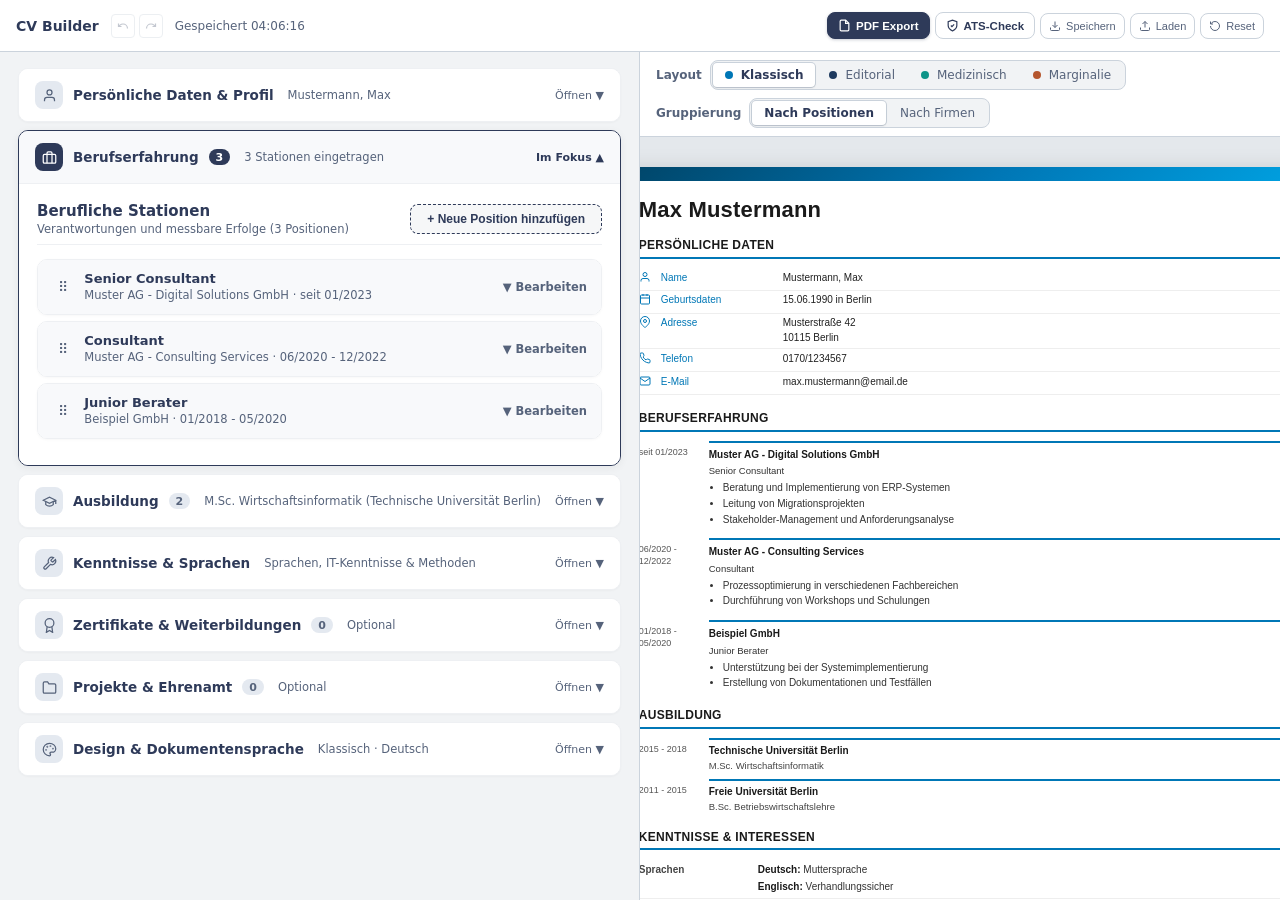
==== cv-builder.html @ f732de5b "Add files via upload" ====
<!DOCTYPE html>
<html lang="de">
<head>
<meta charset="UTF-8">
<meta name="viewport" content="width=device-width, initial-scale=1.0">
<title>CV Builder</title>
<link rel="stylesheet" href="styles/tokens.css">
<link rel="stylesheet" href="styles/fonts.css">
<link rel="stylesheet" href="styles/cv-builder.css">
</head>
<body>

<script src="layouts/klassisch.js"></script>
<script src="layouts/editorial.js"></script>
<script src="layouts/medizinisch.js"></script>
<script src="layouts/marginalie.js"></script>

<header class="app-topbar">
  <div class="app-topbar__product">
    <h1 class="app-topbar__name">CV Builder</h1>
    <div class="app-topbar__history">
      <button id="btn-undo" onclick="undo()" class="hist-btn" title="Rückgängig (Ctrl+Z)" disabled>
        <svg width="12" height="12" viewBox="0 0 24 24" fill="none" stroke="currentColor" stroke-width="2.4"><path d="M3 7v6h6"/><path d="M21 17a9 9 0 0 0-9-9 9 9 0 0 0-6 2.3L3 13"/></svg>
      </button>
      <button id="btn-redo" onclick="redo()" class="hist-btn" title="Wiederholen (Ctrl+Y)" disabled>
        <svg width="12" height="12" viewBox="0 0 24 24" fill="none" stroke="currentColor" stroke-width="2.4"><path d="M21 7v6h-6"/><path d="M3 17a9 9 0 0 1 9-9 9 9 0 0 1 6 2.3l3 2.7"/></svg>
      </button>
    </div>
    <span id="save-status" class="app-topbar__status"></span>
  </div>

      <div class="action-row">
        <button class="abtn pri" onclick="exportPDF()" title="PDF drucken / als PDF speichern (Ctrl+P)">
          <svg width="13" height="13" viewBox="0 0 24 24" fill="none" stroke="currentColor" stroke-width="2.2">
            <path d="M14 2H6a2 2 0 0 0-2 2v16a2 2 0 0 0 2 2h12a2 2 0 0 0 2-2V8z"/>
            <polyline points="14 2 14 8 20 8"/>
          </svg>
          PDF Export
        </button>
        <button class="abtn abtn-audit" onclick="openAtsModal()" title="Maschinenlesbarkeit &amp; ATS-Scoring prüfen">
          <svg width="13" height="13" viewBox="0 0 24 24" fill="none" stroke="currentColor" stroke-width="2.2">
            <path d="M12 22s8-4 8-10V5l-8-3-8 3v7c0 6 8 10 8 10z"/>
            <path d="m9 12 2 2 4-4"/>
          </svg>
          ATS-Check
        </button>
        <button class="abtn abtn-util" onclick="exportJSON()" title="Lebenslauf als JSON-Datei speichern">
          <svg width="12" height="12" viewBox="0 0 24 24" fill="none" stroke="currentColor" stroke-width="2">
            <path d="M21 15v4a2 2 0 0 1-2 2H5a2 2 0 0 1-2-2v-4"/>
            <polyline points="7 10 12 15 17 10"/>
            <line x1="12" y1="15" x2="12" y2="3"/>
          </svg>
          Speichern
        </button>
        <button class="abtn abtn-util" onclick="document.getElementById('imp').click()" title="Gespeicherte JSON-Datei laden">
          <svg width="12" height="12" viewBox="0 0 24 24" fill="none" stroke="currentColor" stroke-width="2">
            <path d="M21 15v4a2 2 0 0 1-2 2H5a2 2 0 0 1-2-2v-4"/>
            <polyline points="17 8 12 3 7 8"/>
            <line x1="12" y1="3" x2="12" y2="15"/>
          </svg>
          Laden
        </button>
        <button class="abtn abtn-util abtn-reset" onclick="resetToDefaultExample()" title="Auf Beispiel-Lebenslauf zurücksetzen">
          <svg width="12" height="12" viewBox="0 0 24 24" fill="none" stroke="currentColor" stroke-width="2">
            <path d="M3 12a9 9 0 1 0 9-9 9.75 9.75 0 0 0-6.74 2.74L3 8"/>
            <path d="M3 3v5h5"/>
          </svg>
          Reset
        </button>
      </div>
  <input type="file" id="imp" class="hidden" accept=".json" onchange="importJSON(event)">
</header>

<main id="app-main">
  <div id="editor">
    <div id="ed-body"></div>
  </div>
  <section id="pv-area" aria-label="Vorschau">
    <div class="pv-toolbar" role="toolbar" aria-label="Darstellung des Lebenslaufs">
      <div class="pv-toolbar__group">
        <span class="pv-toolbar__label" id="lbl-layout">Layout</span>
        <div id="layout-btns" class="seg-control" role="group" aria-labelledby="lbl-layout"></div>
      </div>
      <div class="pv-toolbar__group">
        <span class="pv-toolbar__label" id="lbl-grp">Gruppierung</span>
        <div class="seg-control" role="group" aria-labelledby="lbl-grp">
          <button class="seg-btn on" data-grp="position" onclick="setGrouping('position')">Nach Positionen</button>
          <button class="seg-btn" data-grp="company" onclick="setGrouping('company')">Nach Firmen</button>
        </div>
      </div>
    </div>
    <!-- Preview panel with paginated pages -->
    <div id="pv-panel"></div>
  </section>
</main>

<!-- Hidden measurement container -->
<div id="cv-measure" class="cv-root"></div>

<!-- ATS Validation & Preview Modal -->
<div id="ats-modal" onclick="if(event.target===this) closeAtsModal()">
  <div class="ats-box">
    <!-- Header -->
    <div class="ats-head">
      <div class="ats-head-left">
        <div class="ats-head-icon" aria-hidden="true">
          <svg width="18" height="18" viewBox="0 0 24 24" fill="none" stroke="currentColor" stroke-width="2" stroke-linecap="round" stroke-linejoin="round">
            <path d="M12 22s8-4 8-10V5l-8-3-8 3v7c0 6 8 10 8 10z"/>
            <path d="m9 12 2 2 4-4"/>
          </svg>
        </div>
        <div class="ats-head-titles">
          <h2>ATS-Check &amp; Recruiter-Audit</h2>
          <p>Maschinenlesbarkeit &amp; Content-Qualität (Prüfregeln, kein echter ATS-Parser)</p>
        </div>
      </div>
      <button class="ats-close" onclick="closeAtsModal()" title="Schließen" aria-label="Schließen">
        <svg width="14" height="14" viewBox="0 0 24 24" fill="none" stroke="currentColor" stroke-width="2.2" stroke-linecap="round"><line x1="18" y1="6" x2="6" y2="18"/><line x1="6" y1="6" x2="18" y2="18"/></svg>
      </button>
    </div>

    <!-- Tabs -->
    <div class="ats-tabs">
      <button class="ats-tab on" id="tab-btn-tech" onclick="switchAtsTab('tech')">
        <svg width="13" height="13" viewBox="0 0 24 24" fill="none" stroke="currentColor" stroke-width="2"><rect x="3" y="3" width="18" height="18" rx="2"/><path d="m9 12 2 2 4-4"/></svg>
        Technischer ATS-Check
        <span class="ats-tab-pill" id="tech-score-num">6/6</span>
      </button>
      <button class="ats-tab" id="tab-btn-content" onclick="switchAtsTab('content')">
        <svg width="13" height="13" viewBox="0 0 24 24" fill="none" stroke="currentColor" stroke-width="2"><polyline points="23 6 13.5 15.5 8.5 10.5 1 18"/><polyline points="17 6 23 6 23 12"/></svg>
        Recruiter-Score &amp; Zahlen
        <span class="ats-tab-pill" id="content-score-num">2/4</span>
      </button>
      <button class="ats-tab" id="tab-btn-stream" onclick="switchAtsTab('stream')">
        <svg width="13" height="13" viewBox="0 0 24 24" fill="none" stroke="currentColor" stroke-width="2"><polyline points="4 17 10 11 4 5"/><line x1="12" y1="19" x2="20" y2="19"/></svg>
        Extrahierter Text-Stream
      </button>
    </div>

    <!-- Body -->
    <div class="ats-body">
      <!-- TAB 1: TECHNICAL ATS -->
      <div id="ats-tab-panel-tech" class="ats-tab-panel">
        <div id="ats-tech-badge" class="ats-badge success"></div>
        <div>
          <div class="ats-section-label">Technische Prüfregeln für die Maschinenlesbarkeit</div>
          <div id="ats-tech-checklist" class="ats-checks"></div>
        </div>
      </div>

      <!-- TAB 2: RECRUITER & CONTENT SCORE -->
      <div id="ats-tab-panel-content" class="ats-tab-panel" style="display:none;">
        <div id="ats-content-badge" class="ats-badge warning"></div>
        <div>
          <div class="ats-section-label">Qualitäts- &amp; Scoring-Kriterien (Wirkung, messbare Erfolge, Lesbarkeit)</div>
          <div id="ats-content-checklist" class="ats-checks"></div>
        </div>
      </div>

      <!-- TAB 3: EXTRACTED TEXT STREAM -->
      <div id="ats-tab-panel-stream" class="ats-tab-panel" style="display:none;">
        <div class="ats-stream-head">
          <div>
            <div style="font-size: 13px; font-weight: 600; color: var(--ui-color-text);">Extrahierter Text-Stream (Parser-Rohdaten)</div>
            <div style="font-size: 11.5px; color: var(--ui-color-text-muted); margin-top: 1px;">Textinhalt der Vorschau in Lesereihenfolge. Im Chrome-PDF-Export erscheint derselbe Text einmal pro Eintrag; echte Parser können mehrspaltige Bereiche anders ordnen.</div>
          </div>
          <button class="ats-copy-btn" id="btn-copy-ats" onclick="copyAtsText()">
            <svg width="12" height="12" viewBox="0 0 24 24" fill="none" stroke="currentColor" stroke-width="2"><rect x="9" y="9" width="13" height="13" rx="2" ry="2"/><path d="M5 15H4a2 2 0 0 1-2-2V4a2 2 0 0 1 2-2h9a2 2 0 0 1 2 2v1"/></svg>
            Text kopieren
          </button>
        </div>
        <pre id="ats-raw-stream" class="ats-pre"></pre>
      </div>
    </div>

    <!-- Footer -->
    <div class="ats-foot">
      <div class="ats-foot-info">
        <svg width="14" height="14" viewBox="0 0 24 24" fill="none" stroke="currentColor" stroke-width="2"><circle cx="12" cy="12" r="10"/><line x1="12" y1="16" x2="12" y2="12"/><line x1="12" y1="8" x2="12.01" y2="8"/></svg>
        <span>Einfache Prüfregeln auf dem Textinhalt. Ersetzt keinen Test mit einem echten Bewerbermanagementsystem.</span>
      </div>
      <button class="ats-btn-close" onclick="closeAtsModal()">Schließen</button>
    </div>
  </div>
</div>

<style id="cv-layout-style"></style>
<input type="file" id="photo-input" class="hidden" accept="image/*" onchange="handlePhotoUpload(event,'photo')">
<input type="file" id="sig-input" class="hidden" accept="image/*" onchange="handlePhotoUpload(event,'signature')">

<script>
// ═══════════════════════════════════════
// PLACEHOLDER DATA
// ═══════════════════════════════════════
var DEFAULT_CV_DATA = {
  photo: '',
  signature: '',
  signatureLocation: 'Berlin',
  personal: {
    name: 'Mustermann, Max',
    title: '',
    highlight: '',
    birthdate: '15.06.1990 in Berlin',
    address: 'Musterstraße 42\n10115 Berlin',
    phone: '0170/1234567',
    email: 'max.mustermann@email.de',
    linkedin: ''
  },
  experience: [
    { id:1, company:'Muster AG', entity:'Digital Solutions GmbH', role:'Senior Consultant', period:'seit 01/2023', tasks:['Beratung und Implementierung von ERP-Systemen','Leitung von Migrationsprojekten','Stakeholder-Management und Anforderungsanalyse'] },
    { id:2, company:'Muster AG', entity:'Consulting Services', role:'Consultant', period:'06/2020 - 12/2022', tasks:['Prozessoptimierung in verschiedenen Fachbereichen','Durchführung von Workshops und Schulungen'] },
    { id:3, company:'Beispiel GmbH', entity:'', role:'Junior Berater', period:'01/2018 - 05/2020', tasks:['Unterstützung bei der Systemimplementierung','Erstellung von Dokumentationen und Testfällen'] }
  ],
  education: [
    { id:1, institution:'Technische Universität Berlin', degree:'M.Sc. Wirtschaftsinformatik', period:'2015 - 2018' },
    { id:2, institution:'Freie Universität Berlin', degree:'B.Sc. Betriebswirtschaftslehre', period:'2011 - 2015' }
  ],
  skills: {
    languages: 'Deutsch: Muttersprache\nEnglisch: Verhandlungssicher',
    technical: 'SAP S/4HANA: Fortgeschritten\nMS Office: Experte\nSQL: Grundkenntnisse',
    other: 'Führerschein Klasse B'
  },
  certificates: [],
  projects: [],
  volunteer: []
};

var nextId = 100;
var cvData = normalizeCVData(JSON.parse(JSON.stringify(DEFAULT_CV_DATA)));

var currentLayout = 'klassisch';
var grouping = 'position';
var outputLang = 'de';
var customStyle = { accentColor: '', fontFamily: '', fontSize: '', outputLang: 'de' }; // empty = use layout default
var openSections = { photos: true, style: false, personal: false, experience: false, education: false, skills: false, certificates: false, projects: false, volunteer: false };
var editingExp = null, editingEdu = null, editingCert = null, editingProj = null, editingVol = null;

// Drag & Drop state
var dragSection = null, dragIdx = null;

// ═══════════════════════════════════════
// ICONS
// ═══════════════════════════════════════
var ICONS = {
  name:'<svg width="12" height="12" viewBox="0 0 24 24" fill="none" stroke="currentColor" stroke-width="2"><path d="M20 21v-2a4 4 0 0 0-4-4H8a4 4 0 0 0-4 4v2"/><circle cx="12" cy="7" r="4"/></svg>',
  birth:'<svg width="12" height="12" viewBox="0 0 24 24" fill="none" stroke="currentColor" stroke-width="2"><rect x="3" y="4" width="18" height="18" rx="2"/><line x1="16" y1="2" x2="16" y2="6"/><line x1="8" y1="2" x2="8" y2="6"/><line x1="3" y1="10" x2="21" y2="10"/></svg>',
  address:'<svg width="12" height="12" viewBox="0 0 24 24" fill="none" stroke="currentColor" stroke-width="2"><path d="M21 10c0 7-9 13-9 13s-9-6-9-13a9 9 0 0 1 18 0z"/><circle cx="12" cy="10" r="3"/></svg>',
  phone:'<svg width="12" height="12" viewBox="0 0 24 24" fill="none" stroke="currentColor" stroke-width="2"><path d="M22 16.92v3a2 2 0 0 1-2.18 2 19.79 19.79 0 0 1-8.63-3.07 19.5 19.5 0 0 1-6-6 19.79 19.79 0 0 1-3.07-8.67A2 2 0 0 1 4.11 2h3a2 2 0 0 1 2 1.72c.127.96.361 1.903.7 2.81a2 2 0 0 1-.45 2.11L8.09 9.91a16 16 0 0 0 6 6l1.27-1.27a2 2 0 0 1 2.11-.45c.907.339 1.85.573 2.81.7A2 2 0 0 1 22 16.92z"/></svg>',
  email:'<svg width="12" height="12" viewBox="0 0 24 24" fill="none" stroke="currentColor" stroke-width="2"><path d="M4 4h16c1.1 0 2 .9 2 2v12c0 1.1-.9 2-2 2H4c-1.1 0-2-.9-2-2V6c0-1.1.9-2 2-2z"/><polyline points="22,6 12,13 2,6"/></svg>',
  linkedin:'<svg width="12" height="12" viewBox="0 0 24 24" fill="currentColor"><path d="M19 3a2 2 0 0 1 2 2v14a2 2 0 0 1-2 2H5a2 2 0 0 1-2-2V5a2 2 0 0 1 2-2h14m-.5 15.5v-5.3a3.26 3.26 0 0 0-3.26-3.26c-.85 0-1.84.52-2.28 1.3v-1.11h-2.79v8.37h2.79v-4.93c0-.77.62-1.4 1.39-1.4a1.4 1.4 0 0 1 1.4 1.4v4.93h2.75M6.46 10.9v8.37H9.2V10.9H6.46M7.83 6.45a1.67 1.67 0 1 0 0 3.34 1.67 1.67 0 0 0 0-3.34Z"/></svg>'
};

// ═══════════════════════════════════════
// HELPERS
// ═══════════════════════════════════════
function esc(s) { var d=document.createElement('div'); d.textContent=s||''; return d.innerHTML; }

function escAttr(s) {
  if (!s) return '';
  return String(s).replace(/&/g, '&amp;')
                  .replace(/"/g, '&quot;')
                  .replace(/'/g, '&#39;')
                  .replace(/</g, '&lt;')
                  .replace(/>/g, '&gt;');
}

function sanitizeImage(src) {
  if (!src) return '';
  var clean = src.trim();
  var match = /^data:image\/(png|jpeg|jpg|webp);base64,([A-Za-z0-9+/=]+)$/i.exec(clean);
  if (!match) return '';
  return clean;
}

function asText(value) {
  if (value === undefined || value === null) return '';
  return typeof value === 'string' ? value : String(value);
}

function asTextArray(value) {
  var source = Array.isArray(value) ? value : (typeof value === 'string' ? value.split(/\r?\n/) : []);
  return source.map(function(item) { return asText(item).trim(); }).filter(function(item) { return item; });
}

function normalizeCVData(data) {
  var d = data && typeof data === 'object' && !Array.isArray(data) ? data : {};

  if (!d.personal || typeof d.personal !== 'object' || Array.isArray(d.personal)) d.personal = {};
  var personalFields = ['name', 'title', 'highlight', 'birthdate', 'address', 'phone', 'email', 'linkedin'];
  for (var p = 0; p < personalFields.length; p++) {
    var personalField = personalFields[p];
    d.personal[personalField] = asText(d.personal[personalField]);
  }

  d.photo = sanitizeImage(asText(d.photo));
  d.signature = sanitizeImage(asText(d.signature));
  d.signatureLocation = asText(d.signatureLocation);

  d.experience = Array.isArray(d.experience) ? d.experience : [];
  for (var e = 0; e < d.experience.length; e++) {
    var exp = d.experience[e];
    if (!exp || typeof exp !== 'object' || Array.isArray(exp)) exp = d.experience[e] = {};
    exp.company = asText(exp.company);
    exp.entity = asText(exp.entity);
    exp.role = asText(exp.role);
    exp.period = asText(exp.period);
    exp.tasks = asTextArray(exp.tasks);
  }

  d.education = Array.isArray(d.education) ? d.education : [];
  for (var ed = 0; ed < d.education.length; ed++) {
    var edu = d.education[ed];
    if (!edu || typeof edu !== 'object' || Array.isArray(edu)) edu = d.education[ed] = {};
    edu.institution = asText(edu.institution);
    edu.degree = asText(edu.degree);
    edu.period = asText(edu.period);
  }

  if (!d.skills || typeof d.skills !== 'object' || Array.isArray(d.skills)) d.skills = {};
  d.skills.languages = asText(d.skills.languages);
  d.skills.technical = asText(d.skills.technical);
  d.skills.other = asText(d.skills.other);

  d.certificates = Array.isArray(d.certificates) ? d.certificates : [];
  for (var ci = 0; ci < d.certificates.length; ci++) {
    var cert = d.certificates[ci];
    if (!cert || typeof cert !== 'object' || Array.isArray(cert)) cert = d.certificates[ci] = {};
    cert.name = asText(cert.name);
    cert.issuer = asText(cert.issuer);
    cert.date = asText(cert.date);
    cert.details = asText(cert.details);
  }
  d.projects = Array.isArray(d.projects) ? d.projects : [];
  for (var pr = 0; pr < d.projects.length; pr++) {
    var project = d.projects[pr];
    if (!project || typeof project !== 'object' || Array.isArray(project)) project = d.projects[pr] = {};
    project.name = asText(project.name);
    project.role = asText(project.role);
    project.period = asText(project.period);
    project.tasks = asTextArray(project.tasks);
  }
  d.volunteer = Array.isArray(d.volunteer) ? d.volunteer : [];
  for (var vi = 0; vi < d.volunteer.length; vi++) {
    if (!d.volunteer[vi] || typeof d.volunteer[vi] !== 'object' || Array.isArray(d.volunteer[vi])) d.volunteer[vi] = {};
  }

  ensureUniqueIds(d);
  return d;
}

// Editor actions find entries by id, so ids must be unique within each list.
// nextId restarts on every page load; raise it above all stored ids and
// re-number missing or duplicate ids left by earlier sessions.
function ensureUniqueIds(d) {
  var sections = ['experience', 'education', 'certificates', 'projects', 'volunteer'];
  var maxId = 0;
  sections.forEach(function(sec) {
    d[sec].forEach(function(item) {
      if (typeof item.id === 'number' && isFinite(item.id) && item.id > maxId) maxId = item.id;
    });
  });
  if (nextId <= maxId) nextId = Math.floor(maxId) + 1;
  sections.forEach(function(sec) {
    var seen = {};
    d[sec].forEach(function(item) {
      if (typeof item.id !== 'number' || !isFinite(item.id) || seen[item.id]) item.id = nextId++;
      seen[item.id] = true;
    });
  });
}

function resizeAndSanitizeImage(file, field, callback) {
  var reader = new FileReader();
  reader.onload = function(e) {
    var img = new Image();
    img.onload = function() {
      var canvas = document.createElement('canvas');
      var maxW = field === 'photo' ? 400 : 300;
      var maxH = field === 'photo' ? 550 : 150;
      
      var w = img.width;
      var h = img.height;
      var ratio = Math.min(maxW / w, maxH / h);
      if (ratio < 1) {
        w = Math.round(w * ratio);
        h = Math.round(h * ratio);
      }
      
      canvas.width = w;
      canvas.height = h;
      var ctx = canvas.getContext('2d');
      ctx.drawImage(img, 0, 0, w, h);
      
      var format = field === 'signature' ? 'image/png' : 'image/jpeg';
      var quality = 0.8;
      var dataURL = canvas.toDataURL(format, quality);
      callback(dataURL);
    };
    img.onerror = function() {
      callback('');
    };
    img.src = e.target.result;
  };
  reader.readAsDataURL(file);
}

function companyDisplay(exp) {
  if (exp.entity && exp.entity.trim()) return exp.company + ' - ' + exp.entity;
  return exp.company;
}

function groupByCompany(exps) {
  var groups=[], map={};
  for (var i=0; i<exps.length; i++) {
    var e=exps[i], key=e.company;
    if (!map[key]) { map[key]={company:key, positions:[]}; groups.push(map[key]); }
    map[key].positions.push(e);
  }
  return groups;
}

// ═══════════════════════════════════════
// I18N / TRANSLATIONS (OUTPUT ONLY)
// ═══════════════════════════════════════
var I18N = {
  de: {
    cv_title: 'LEBENSLAUF',
    personal_details: 'PERSÖNLICHE DATEN',
    name: 'Name',
    birthdate: 'Geburtsdaten',
    address: 'Adresse',
    phone: 'Telefon',
    email: 'E-Mail',
    experience_upper: 'BERUFSERFAHRUNG',
    experience: 'Berufserfahrung',
    education_upper: 'AUSBILDUNG',
    education: 'Ausbildung',
    skills_interests_upper: 'KENNTNISSE & INTERESSEN',
    skills: 'Kenntnisse',
    technical_skills: 'Fachkenntnisse',
    languages: 'Sprachen',
    other: 'Sonstiges',
    certificates: 'ZERTIFIKATE',
    projects: 'PROJEKTE',
    volunteer: 'EHRENAMT',
    qualification_profile: 'Qualifikationsprofil',
    short_profile: 'Kurzprofil',
    page: 'Seite',
    of: 'von',
    since: 'seit ',
    present: 'heute',
    signature_alt: 'Unterschrift'
  },
  en: {
    cv_title: 'CURRICULUM VITAE',
    personal_details: 'PERSONAL DETAILS',
    name: 'Name',
    birthdate: 'Date of Birth',
    address: 'Address',
    phone: 'Phone',
    email: 'Email',
    experience_upper: 'WORK EXPERIENCE',
    experience: 'Work Experience',
    education_upper: 'EDUCATION',
    education: 'Education',
    skills_interests_upper: 'SKILLS & INTERESTS',
    skills: 'Skills',
    technical_skills: 'Technical Skills',
    languages: 'Languages',
    other: 'Other',
    certificates: 'CERTIFICATES',
    projects: 'PROJECTS',
    volunteer: 'VOLUNTEER EXPERIENCE',
    qualification_profile: 'Professional Profile',
    short_profile: 'Executive Summary',
    page: 'Page',
    of: 'of',
    since: 'since ',
    present: 'present',
    signature_alt: 'Signature'
  }
};

var LANG_NAME_MAP = {
  'deutsch': 'German',
  'german': 'German',
  'englisch': 'English',
  'english': 'English',
  'französisch': 'French',
  'french': 'French',
  'spanisch': 'Spanish',
  'spanish': 'Spanish',
  'italienisch': 'Italian',
  'italian': 'Italian',
  'russisch': 'Russian',
  'russian': 'Russian',
  'chinesisch': 'Chinese',
  'chinese': 'Chinese',
  'japanisch': 'Japanese',
  'japanese': 'Japanese',
  'polnisch': 'Polish',
  'polish': 'Polish',
  'niederländisch': 'Dutch',
  'dutch': 'Dutch',
  'portugiesisch': 'Portuguese',
  'portuguese': 'Portuguese',
  'arabisch': 'Arabic',
  'arabic': 'Arabic',
  'türkisch': 'Turkish',
  'turkish': 'Turkish',
  'ukrainisch': 'Ukrainian',
  'ukrainian': 'Ukrainian'
};

var LEVEL_NAME_MAP = {
  'muttersprache': 'Native speaker',
  'muttersprachlich': 'Native proficiency',
  'verhandlungssicher': 'Full professional proficiency',
  'fließend': 'Fluent',
  'fließend in wort und schrift': 'Fluent (spoken & written)',
  'gut': 'Good',
  'gute kenntnisse': 'Good working knowledge',
  'grundkenntnisse': 'Basic knowledge',
  'grundlegend': 'Basic knowledge',
  'experte': 'Expert',
  'sehr gut': 'Very good',
  'fortgeschritten': 'Advanced',
  'fortgeschrittene kenntnisse': 'Advanced'
};

function t(key, lang) {
  var l = lang || outputLang || 'de';
  if (I18N[l] && I18N[l][key]) return I18N[l][key];
  if (I18N.de[key]) return I18N.de[key];
  return key;
}

function formatPeriod(period, lang) {
  if (!period) return '';
  var l = lang || outputLang || 'de';
  var s = String(period);
  if (l === 'en') {
    s = s.replace(/^seit\s+/i, 'since ');
    s = s.replace(/\bheute\b/gi, 'present');
    s = s.replace(/\bbis\s+heute\b/gi, 'to present');
  } else if (l === 'de') {
    s = s.replace(/^since\s+/i, 'seit ');
    s = s.replace(/\bpresent\b/gi, 'heute');
    s = s.replace(/\bto\s+present\b/gi, 'bis heute');
  }
  return s;
}

function translateLangName(name) {
  if (!name) return '';
  var clean = name.trim();
  var lower = clean.toLowerCase();
  return LANG_NAME_MAP[lower] || clean;
}

function translateLevel(level) {
  if (!level) return '';
  var clean = level.trim();
  var lower = clean.toLowerCase();
  return LEVEL_NAME_MAP[lower] || clean;
}

function translateSkillList(str, lang) {
  var l = lang || outputLang || 'de';
  if (!str || l !== 'en') return str;
  var lines = str.split(/\r?\n/);
  var mapped = lines.map(function(line) {
    var colon = line.indexOf(':');
    if (colon < 0) return line;
    var name = line.slice(0, colon).trim();
    var val = line.slice(colon + 1).trim();
    var trName = translateLangName(name);
    var trVal = translateLevel(val);
    return trName + ': ' + trVal;
  });
  return mapped.join('\n');
}

function formatSkillBadge(levelText, inParens) {
  var t = levelText.trim();
  var lower = t.toLowerCase();
  var type = 'adv';
  if (/expert|muttersprache|native|c2|sehr gut|fluent|verhandlungssicher/i.test(lower)) {
    type = 'expert';
  } else if (/grund|basic|a1|a2/i.test(lower)) {
    type = 'basic';
  }
  var content = inParens ? ('(' + esc(t) + ')') : esc(t);
  return '<span class="cv-sk-badge cv-sk-badge-' + type + '">' + content + '</span>';
}

function formatSkillValue(val) {
  if (!val) return '';
  var trimmed = val.trim();
  var pureLevelRegex = /^(Experte|Expert|Fortgeschritten|Advanced|Grundkenntnisse|Basic(\s+knowledge)?|Gute Kenntnisse|Good(\s+knowledge)?|Muttersprache|Native(\s+speaker)?|Verhandlungssicher(\s*\/\s*C[12])?|Fluent|Flie\u00dfend|Conversational|C1|C2|B1|B2|A1|A2)$/i;
  if (pureLevelRegex.test(trimmed)) {
    return formatSkillBadge(trimmed, false);
  }

  var escaped = esc(val);
  var inParensRegex = /\s*\((Experte|Expert|Fortgeschritten|Advanced|Grundkenntnisse|Basic(\s+knowledge)?|Gute Kenntnisse|Good(\s+knowledge)?|Muttersprache|Native(\s+speaker)?|Verhandlungssicher(\s*\/\s*C[12])?|Fluent|Flie\u00dfend|Conversational|C1|C2|B1|B2|A1|A2)\)/gi;
  escaped = escaped.replace(inParensRegex, function(m, p1) {
    return ' ' + formatSkillBadge(p1, true);
  });
  return escaped;
}

function formatSkillLine(line, lang) {
  if (!line) return '';
  var trimmed = line.trim();
  if (!trimmed) return '';
  var colonIdx = trimmed.indexOf(':');
  if (colonIdx > 0) {
    var key = trimmed.slice(0, colonIdx).trim();
    var val = trimmed.slice(colonIdx + 1).trim();
    return '<strong class="cv-sk-key">' + esc(key) + ':</strong> <span class="cv-sk-val">' + formatSkillValue(val) + '</span>';
  }
  return '<span class="cv-sk-val">' + formatSkillValue(trimmed) + '</span>';
}

function formatSkills(str, lang) {
  if (!str) return '';
  var l = lang || outputLang || 'de';
  var translated = (typeof translateSkillList === 'function') ? translateSkillList(str, l) : str;
  var lines = String(translated).split(/\r?\n/);
  var out = [];

  for (var i = 0; i < lines.length; i++) {
    var line = lines[i].trim();
    if (!line) continue;
    out.push('<div class="cv-sk-item">' + formatSkillLine(line, l) + '</div>');
  }

  return out.join('');
}

function setOutputLang(lang) {
  outputLang = (lang === 'en') ? 'en' : 'de';
  customStyle.outputLang = outputLang;
  renderAll();
  saveToLocalStorage();
}

function companyPeriod(positions, lang) {
  var l = lang || outputLang || 'de';
  var first = positions[positions.length - 1].period;
  var last = positions[0].period;
  var start = first.indexOf(' - ') >= 0 ? first.split(' - ')[0] : first.replace(/^(seit|since)\s+/i, '');
  start = formatPeriod(start, l);
  var sinceWord = (l === 'en') ? 'since ' : 'seit ';
  if (last.indexOf('seit ') === 0 || last.indexOf('since ') === 0) return sinceWord + start;
  var end = last.indexOf(' - ') >= 0 ? last.split(' - ')[1] : last;
  end = formatPeriod(end, l);
  return start + ' - ' + end;
}

function todayStr(lang) {
  var l = lang || outputLang || 'de';
  var d = new Date();
  if (l === 'en') {
    var months = ['January','February','March','April','May','June','July','August','September','October','November','December'];
    return months[d.getMonth()] + ' ' + d.getDate() + ', ' + d.getFullYear();
  }
  return String(d.getDate()).padStart(2,'0') + '.' + String(d.getMonth() + 1).padStart(2,'0') + '.' + d.getFullYear();
}

function renderExperience(data, grp, lang) {
  var l = lang || outputLang || 'de';
  var out = '';
  if (grp === 'position') {
    for (var i = 0; i < data.experience.length; i++) {
      var exp = data.experience[i];
      out += '<article class="cv-entry"><div class="cv-entry-left">' + esc(formatPeriod(exp.period, l)) + '</div><div class="cv-entry-right"><h3 class="cv-entry-main">' + esc(companyDisplay(exp)) + '</h3><div class="cv-entry-sub">' + esc(exp.role) + '</div><ul class="cv-entry-ul">';
      for (var t = 0; t < exp.tasks.length; t++) out += '<li>' + esc(exp.tasks[t]) + '</li>';
      out += '</ul></div></article>';
    }
  } else {
    var groups = groupByCompany(data.experience);
    for (var g = 0; g < groups.length; g++) {
      var grpD = groups[g], per = companyPeriod(grpD.positions, l);
      out += '<section class="cv-cg"><div class="cv-cg-head"><div class="cv-cg-left">' + esc(per) + '</div><div class="cv-cg-right"><h3 class="cv-cg-name">' + esc(grpD.company) + '</h3></div></div>';
      out += '<div class="cv-cg-positions">';
      for (var p = 0; p < grpD.positions.length; p++) {
        var pos = grpD.positions[p];
        var rl = pos.role;
        if (pos.entity && pos.entity.trim()) rl = pos.entity + ' – ' + pos.role;
        out += '<article class="cv-sub"><div class="cv-sub-head"><h4 class="cv-sub-role">' + esc(rl) + '</h4><div class="cv-sub-period">' + esc(formatPeriod(pos.period, l)) + '</div></div><ul class="cv-sub-ul">';
        for (var t2 = 0; t2 < pos.tasks.length; t2++) out += '<li>' + esc(pos.tasks[t2]) + '</li>';
        out += '</ul></article>';
      }
      out += '</div></section>';
    }
  }
  return out;
}

function renderSignature(data, lang) {
  if (!data.signature && !data.signatureLocation) return '';
  var l = lang || outputLang || 'de';
  var dateStr = todayStr(l);
  var loc = esc(data.signatureLocation || '');
  var locDate = '';
  if (l === 'en') {
    locDate = loc ? (loc + ', ' + dateStr) : dateStr;
  } else {
    locDate = (loc ? (loc + ', den ') : '') + dateStr;
  }
  var altText = t('signature_alt', l);
  var out = '<div class="cv-sig-block"><div class="cv-sig-location">' + locDate + '</div>';
  if (data.signature) out += '<img class="cv-sig-img" src="' + escAttr(data.signature) + '" alt="' + escAttr(altText) + '">';
  return out + '</div>';
}

function renderOptionalSections(data, lang) {
  var l = lang || outputLang || 'de';
  var out = '';

  // Certificates
  if (data.certificates && data.certificates.length > 0) {
    out += '<h2 class="cv-sh"><span class="sr-only">Certificates &amp; Training / </span>' + esc(t('certificates', l)) + '</h2><div class="cv-sh-line" aria-hidden="true"></div>';
    for (var c = 0; c < data.certificates.length; c++) {
      var cert = data.certificates[c];
      out += '<article class="cv-entry"><div class="cv-entry-left">' + esc(formatPeriod(cert.date, l)) + '</div>';
      out += '<div class="cv-entry-right"><h3 class="cv-entry-main">' + esc(cert.name) + '</h3>';
      if (cert.issuer) out += '<div class="cv-entry-sub">' + esc(cert.issuer) + '</div>';
      if (cert.details && cert.details.trim()) {
        var lines = cert.details.split('\n').map(function(s){return s.trim();}).filter(function(s){return s;});
        var introLines = [];
        var bulletLines = [];
        for (var li = 0; li < lines.length; li++) {
          if (/^[-•*]\s*/.test(lines[li])) {
            bulletLines.push(lines[li].replace(/^[-•*]\s*/, ''));
          } else if (bulletLines.length === 0 && lines.length > 1 && lines.some(function(l){ return /^[-•*]\s*/.test(l); })) {
            introLines.push(lines[li]);
          } else if (lines.length === 1) {
            introLines.push(lines[li]);
          } else {
            bulletLines.push(lines[li]);
          }
        }
        for (var il = 0; il < introLines.length; il++) {
          out += '<div class="cv-entry-sub" style="margin-top:2px; font-weight:600; color:#333;">' + esc(introLines[il]) + '</div>';
        }
        if (bulletLines.length > 0) {
          out += '<ul class="cv-entry-ul">';
          for (var bl = 0; bl < bulletLines.length; bl++) {
            out += '<li>' + esc(bulletLines[bl]) + '</li>';
          }
          out += '</ul>';
        }
      }
      out += '</div></article>';
    }
  }

  // Projects
  if (data.projects && data.projects.length > 0) {
    out += '<h2 class="cv-sh"><span class="sr-only">Projects / </span>' + esc(t('projects', l)) + '</h2><div class="cv-sh-line" aria-hidden="true"></div>';
    for (var p = 0; p < data.projects.length; p++) {
      var proj = data.projects[p];
      out += '<article class="cv-entry"><div class="cv-entry-left">' + esc(formatPeriod(proj.period, l)) + '</div>';
      out += '<div class="cv-entry-right"><h3 class="cv-entry-main">' + esc(proj.name) + '</h3>';
      if (proj.role) out += '<div class="cv-entry-sub">' + esc(proj.role) + '</div>';
      if (proj.tasks && proj.tasks.length > 0) {
        out += '<ul class="cv-entry-ul">';
        for (var tIdx = 0; tIdx < proj.tasks.length; tIdx++) out += '<li>' + esc(proj.tasks[tIdx]) + '</li>';
        out += '</ul>';
      }
      out += '</div></article>';
    }
  }

  // Volunteer
  if (data.volunteer && data.volunteer.length > 0) {
    out += '<h2 class="cv-sh"><span class="sr-only">Volunteering / </span>' + esc(t('volunteer', l)) + '</h2><div class="cv-sh-line" aria-hidden="true"></div>';
    for (var v = 0; v < data.volunteer.length; v++) {
      var vol = data.volunteer[v];
      out += '<article class="cv-entry"><div class="cv-entry-left">' + esc(formatPeriod(vol.period, l)) + '</div>';
      out += '<div class="cv-entry-right"><h3 class="cv-entry-main">' + esc(vol.org) + '</h3>';
      if (vol.role) out += '<div class="cv-entry-sub">' + esc(vol.role) + '</div>';
      out += '</div></article>';
    }
  }

  return out;
}

// ═══════════════════════════════════════
// ATS VALIDATION & TEXT EXTRACTION
// ═══════════════════════════════════════
function extractAtsText() {
  var measure = document.getElementById('cv-measure');
  if (!measure) return '';
  var clone = measure.cloneNode(true);
  
  // Remove decorative and non-text elements
  var decos = clone.querySelectorAll('[aria-hidden="true"], .cv-deco-geo, .cv-deco-top, .cv-sh-line, .cv-photo, .cv-sig-img, svg');
  decos.forEach(function(el) { el.remove(); });
  
  var lines = [];
  function walk(node) {
    if (node.nodeType === 3) { // TEXT_NODE
      var txt = node.textContent.trim();
      if (txt) lines.push(txt);
    } else if (node.nodeType === 1) { // ELEMENT_NODE
      var tag = node.tagName.toLowerCase();
      var isBlock = ['div', 'p', 'h1', 'h2', 'h3', 'h4', 'li', 'article', 'section', 'tr'].indexOf(tag) >= 0;
      if (tag === 'td' || tag === 'th') {
        lines.push(' ');
      }
      if (tag === 'li') {
        var liTxt = node.textContent.trim();
        if (liTxt) {
          lines.push('• ' + liTxt);
          lines.push('__NL__');
          return;
        }
      }
      for (var i = 0; i < node.childNodes.length; i++) {
        walk(node.childNodes[i]);
      }
      if (isBlock) lines.push('__NL__');
    }
  }
  walk(clone);
  
  return lines.join(' ')
    .replace(/\s*__NL__\s*/g, '\n')
    .replace(/\n{3,}/g, '\n\n')
    .trim();
}

function runAtsAudit(extractedText) {
  var text = extractedText || '';
  var tech = [];
  var recruiter = [];

  // ═══════════════════════════════════════
  // 1. TECHNISCHER ATS-CHECK (Maschinenlesbarkeit)
  // ═══════════════════════════════════════
  
  // A. Bewerbername & Identifikation
  var name = (cvData.personal && cvData.personal.name) ? cvData.personal.name.trim() : '';
  var nameParts = name.replace(/[,.\s]+/g, ' ').split(' ').filter(Boolean);
  var hasName = nameParts.length > 0 && nameParts.every(function(part) {
    return text.toLowerCase().indexOf(part.toLowerCase()) >= 0;
  });
  tech.push({
    title: 'Bewerbername &amp; Identifikation',
    pass: !!hasName,
    desc: hasName ? 'Name („' + esc(name) + '“) sauber im Kopfbereich des Textstroms gefunden.' : 'Bewerbername fehlt oder ist nicht lesbar.'
  });

  // B. Kontaktdaten & LinkedIn
  var email = (cvData.personal && cvData.personal.email) ? cvData.personal.email.trim() : '';
  var emailRegex = /[a-zA-Z0-9._%+-]+@[a-zA-Z0-9.-]+\.[a-zA-Z]{2,}/;
  var hasEmail = email && emailRegex.test(email) && text.indexOf(email) >= 0;

  var phone = (cvData.personal && cvData.personal.phone) ? cvData.personal.phone.trim() : '';
  var hasPhone = phone && text.indexOf(phone) >= 0;

  var linkedin = (cvData.personal && cvData.personal.linkedin) ? cvData.personal.linkedin.trim() : '';
  var hasLinkedin = linkedin && linkedin.length > 4;

  var contactPass = hasEmail && hasPhone && hasLinkedin;
  var contactDesc = '';
  if (contactPass) {
    contactDesc = 'E-Mail, Telefon und LinkedIn sind im Lebenslauf hinterlegt.';
  } else {
    var missing = [];
    if (!hasEmail) missing.push('E-Mail');
    if (!hasPhone) missing.push('Telefonnummer');
    if (!hasLinkedin) missing.push('LinkedIn-Link');
    contactDesc = 'Fehlende oder unvollständige Angaben: ' + missing.join(', ') + '. Fügen Sie besonders eine LinkedIn-URL hinzu.';
  }
  tech.push({
    title: 'Vollständige Kontaktdaten (inkl. LinkedIn)',
    pass: contactPass,
    desc: contactDesc
  });

  // C. Standard-Sektionsheader (DE & EN Auffindbarkeit)
  var hasExpHeader = /experience|berufserfahrung|werdegang/i.test(text);
  var hasEduHeader = /education|ausbildung/i.test(text);
  var hasSkillsHeader = /skills|kenntnisse|kompetenz|languages|sprachen/i.test(text);
  var headersPass = hasExpHeader && hasEduHeader && hasSkillsHeader;
  tech.push({
    title: 'Standard-Sektionsheader (DE &amp; EN)',
    pass: headersPass,
    desc: headersPass ? 'Alle Kernabschnitte (Erfahrung, Ausbildung, Kenntnisse) tragen gängige Überschriften, die Parser üblicherweise erkennen.' : 'Einige Standardabschnitte wurden nicht erkannt. Bitte Berufserfahrung, Ausbildung und Kenntnisse prüfen.'
  });

  // D. Tabellen-Parsing & Trennzeichen (keine verklebten Wörter)
  var rawNoColon = text.replace(/Adresse:\s*|Sprachen:\s*|Telefon:\s*|E-Mail:\s*/gi, '');
  var hasGluedWords = /Adresse[A-ZÄÖÜ]|Sprachen[A-ZÄÖÜ]|Telefon[0-9]|E-Mail[a-zA-Z0-9]/i.test(rawNoColon);
  tech.push({
    title: 'Tabellen-Parsing &amp; Trennzeichen',
    pass: !hasGluedWords,
    desc: !hasGluedWords ? 'Tabellenzellen und Labels werden mit sauberen Trennzeichen (Doppelpunkt + Leerzeichen) extrahiert. Keine verklebten Wörter.' : 'Warnung: Einige Tabellenzellen kleben ohne Trennzeichen zusammen (z. B. Adresse und Straßenname).'
  });

  // E. Datums-Konsistenz
  var allPeriods = [];
  if (cvData.experience) {
    cvData.experience.forEach(function(e) { if (e.period) allPeriods.push(e.period.trim()); });
  }
  if (cvData.education) {
    cvData.education.forEach(function(e) { if (e.period) allPeriods.push(e.period.trim()); });
  }
  var mmYyyyRegex = /^\d{2}\/\d{4}/;
  var hasMmYyyy = allPeriods.some(function(p) { return mmYyyyRegex.test(p) || /\d{2}\/\d{4}/.test(p); });
  var hasNamedMonth = allPeriods.some(function(p) { return /(jan|feb|mär|apr|mai|jun|jul|aug|sep|okt|nov|dez|march|may|oct|dec)/i.test(p); });
  var isDateConsistent = !(hasNamedMonth && hasMmYyyy);
  tech.push({
    title: 'Datums-Konsistenz &amp; Format',
    pass: isDateConsistent,
    desc: isDateConsistent ? 'Zeitangaben folgen einer konsistenten Logik (' + (hasMmYyyy ? 'MM/JJJJ' : 'Jahreszahlen') + '). Parser können die Beschäftigungsdauer zuverlässig berechnen.' : 'Uneinheitliche Zeitangaben: Monatsnamen (z. B. „März 2021“) und Ziffernformate (z. B. „03/2021“) sind gemischt. Empfohlen: Ein einheitliches Format wie MM/JJJJ durchziehen.'
  });

  // F. Textstrom-Reinheit
  var hasSvgArtifacts = /<svg|<path|<rect/i.test(text);
  tech.push({
    title: 'Textstrom-Reinheit (keine Glyphen/Icons)',
    pass: !hasSvgArtifacts,
    desc: !hasSvgArtifacts ? 'Keine störenden Icon-Reste, Grafikfragmente oder Vektor-Artefakte im Textstrom.' : 'Störende SVG-Fragmente im Textstrom entdeckt.'
  });


  // ═══════════════════════════════════════
  // 2. RECRUITER- & CONTENT-SCORE (Wirkung & Relevanz)
  // ═══════════════════════════════════════

  // A. Quantifizierbare Erfolge (Numbers & Metrics in Bullets)
  var allTasks = [];
  if (cvData.experience) {
    cvData.experience.forEach(function(exp) {
      if (exp.tasks && Array.isArray(exp.tasks)) {
        exp.tasks.forEach(function(t) {
          if (t && t.trim()) allTasks.push(t.trim());
        });
      }
    });
  }
  var tasksWithNumbers = allTasks.filter(function(t) {
    return /\d+|%|€|\$|EUR|USD|Mio|k\b/i.test(t);
  });
  var metricRatio = allTasks.length > 0 ? (tasksWithNumbers.length / allTasks.length) : 0;
  var hasGoodMetrics = metricRatio >= 0.25;
  recruiter.push({
    title: 'Quantifizierbare Leistungen &amp; Kennzahlen',
    pass: hasGoodMetrics,
    desc: hasGoodMetrics ? (tasksWithNumbers.length + ' von ' + allTasks.length + ' Stichpunkten (' + Math.round(metricRatio * 100) + ' %) enthalten messbare Zahlen, Prozente oder Budgets. Sehr gut!') : ('Nur ' + tasksWithNumbers.length + ' von ' + allTasks.length + ' Stichpunkten (' + Math.round(metricRatio * 100) + ' %) enthalten konkrete Zahlen. Recruiter und Scoring-Tools bevorzugen messbare Erfolge (z. B. %-Steigerungen, Teamgrößen, Projektbudgets, Systemanzahl).')
  });

  // B. Kurzprofil / Executive Summary
  var hasSummary = !!(cvData.personal && cvData.personal.highlight && cvData.personal.highlight.trim().length > 20);
  recruiter.push({
    title: 'Kurzprofil / Executive Summary',
    pass: hasSummary,
    desc: hasSummary ? 'Ein prägnantes Kurzprofil am Anfang vermittelt Recruitern in den ersten 5 Sekunden Ihre Kernkompetenz und Ihren Mehrwert.' : 'Kein Kurzprofil vorhanden. Fügen Sie unter „Persönliche Daten“ ein 3–4 zeiliges Qualifikationsprofil hinzu, damit Recruiter sofort sehen, wer Sie sind und was Sie auszeichnet.'
  });

  // C. Kompakte Stichpunkte (1–2 Zeilen)
  var longTasks = allTasks.filter(function(t) { return t.length > 220; });
  var hasConciseBullets = longTasks.length === 0;
  recruiter.push({
    title: 'Prägnante Stichpunkte (1–2 Zeilen)',
    pass: hasConciseBullets,
    desc: hasConciseBullets ? 'Alle ' + allTasks.length + ' Stichpunkte sind angenehm kompakt und lassen sich in wenigen Sekunden überfliegen.' : (longTasks.length + ' Stichpunkte sind sehr lang (> 220 Zeichen). Schachtelsätze überfordern Recruiter beim schnellen Screening. Kürzen Sie auf 1–2 Kernzeilen.')
  });

  // D. Zielmarkt-Check (DACH vs. US/UK)
  var isEnglish = (outputLang === 'en');
  var hasBirthdate = !!(cvData.personal && cvData.personal.birthdate && cvData.personal.birthdate.trim());
  var targetMarketPass = isEnglish ? !hasBirthdate : true;
  var targetMarketDesc = '';
  if (isEnglish) {
    targetMarketDesc = hasBirthdate ? 'Hinweis für englischsprachige Märkte (US/UK/Kanada): Geburtsdatum und Geburtsort werden aus Anti-Diskriminierungsgründen standardmäßig weggelassen.' : 'Zielmarkt-Konform: Keine heiklen persönlichen Daten (Geburtsdatum) im englischen Lebenslauf.';
  } else {
    targetMarketDesc = 'Zielmarkt-Konform: Angaben entsprechen den üblichen Standards für den deutschsprachigen Raum (DACH).';
  }
  recruiter.push({
    title: isEnglish ? 'Zielmarkt-Check (International US/UK)' : 'Zielmarkt-Check (DACH)',
    pass: targetMarketPass,
    desc: targetMarketDesc
  });

  return { technical: tech, recruiter: recruiter };
}

var currentAtsTab = 'tech';
function switchAtsTab(tab) {
  currentAtsTab = tab;
  var bTech = document.getElementById('tab-btn-tech');
  var bContent = document.getElementById('tab-btn-content');
  var bStream = document.getElementById('tab-btn-stream');
  if (bTech) bTech.classList.toggle('on', tab === 'tech');
  if (bContent) bContent.classList.toggle('on', tab === 'content');
  if (bStream) bStream.classList.toggle('on', tab === 'stream');

  var pTech = document.getElementById('ats-tab-panel-tech');
  var pContent = document.getElementById('ats-tab-panel-content');
  var pStream = document.getElementById('ats-tab-panel-stream');
  if (pTech) pTech.style.display = (tab === 'tech') ? 'flex' : 'none';
  if (pContent) pContent.style.display = (tab === 'content') ? 'flex' : 'none';
  if (pStream) pStream.style.display = (tab === 'stream') ? 'flex' : 'none';
}

function renderAtsCheckList(items, containerId) {
  var el = document.getElementById(containerId);
  if (!el) return;
  var html = '';
  for (var i = 0; i < items.length; i++) {
    var c = items[i];
    html += '<div class="ats-check-item">';
    if (c.pass) {
      html += '<span class="ats-icon-pill pass" aria-label="Erfüllt"><svg width="12" height="12" viewBox="0 0 24 24" fill="none" stroke="currentColor" stroke-width="2.6" stroke-linecap="round"><polyline points="20 6 9 17 4 12"/></svg></span>';
    } else {
      html += '<span class="ats-icon-pill warn" aria-label="Hinweis"><svg width="12" height="12" viewBox="0 0 24 24" fill="none" stroke="currentColor" stroke-width="2.6" stroke-linecap="round"><path d="M10.29 3.86L1.82 18a2 2 0 0 0 1.71 3h16.94a2 2 0 0 0 1.71-3L13.71 3.86a2 2 0 0 0-3.42 0z"/><line x1="12" y1="9" x2="12" y2="13"/><line x1="12" y1="17" x2="12.01" y2="17"/></svg></span>';
    }
    html += '<div><div class="ats-check-title">' + c.title + '</div><div class="ats-check-desc">' + c.desc + '</div></div>';
    html += '</div>';
  }
  el.innerHTML = html;
}

function openAtsModal() {
  renderPreviewImmediate();
  var modal = document.getElementById('ats-modal');
  if (!modal) return;
  
  var stream = extractAtsText();
  var audit = runAtsAudit(stream);
  
  // Technical checks
  var techPassed = audit.technical.filter(function(c) { return c.pass; }).length;
  var techTotal = audit.technical.length;
  var techPerfect = techPassed === techTotal;
  var techBadgeEl = document.getElementById('ats-tech-badge');
  if (techBadgeEl) {
    techBadgeEl.className = 'ats-badge ' + (techPerfect ? 'success' : 'warning');
    var badgeIcon = techPerfect
      ? '<div class="ats-badge-icon"><svg width="14" height="14" viewBox="0 0 24 24" fill="none" stroke="currentColor" stroke-width="2.6"><polyline points="20 6 9 17 4 12"/></svg></div>'
      : '<div class="ats-badge-icon"><svg width="14" height="14" viewBox="0 0 24 24" fill="none" stroke="currentColor" stroke-width="2.6"><path d="M10.29 3.86L1.82 18a2 2 0 0 0 1.71 3h16.94a2 2 0 0 0 1.71-3L13.71 3.86a2 2 0 0 0-3.42 0z"/><line x1="12" y1="9" x2="12" y2="13"/><line x1="12" y1="17" x2="12.01" y2="17"/></svg></div>';
    var badgeTitle = 'Technischer ATS-Score: ' + techPassed + ' von ' + techTotal + ' Kriterien erfüllt (' + Math.round((techPassed/techTotal)*100) + ' %)';
    var badgeText = techPerfect
      ? 'Alle technischen Prüfregeln sind erfüllt.'
      : 'Einige technische Kriterien sollten für eine optimale Maschinenlesbarkeit noch angepasst werden.';
    techBadgeEl.innerHTML = badgeIcon + '<div class="ats-badge-content"><div class="ats-badge-title">' + badgeTitle + '</div><div class="ats-badge-text">' + badgeText + '</div></div>';
  }
  renderAtsCheckList(audit.technical, 'ats-tech-checklist');
  var techNumEl = document.getElementById('tech-score-num');
  if (techNumEl) techNumEl.textContent = techPassed + '/' + techTotal;

  // Recruiter checks
  var recPassed = audit.recruiter.filter(function(c) { return c.pass; }).length;
  var recTotal = audit.recruiter.length;
  var recBadgeEl = document.getElementById('ats-content-badge');
  if (recBadgeEl) {
    var recPct = Math.round((recPassed/recTotal)*100);
    var recSuccess = recPassed >= 3;
    recBadgeEl.className = 'ats-badge ' + (recSuccess ? 'success' : 'warning');
    var recIcon = recSuccess
      ? '<div class="ats-badge-icon"><svg width="14" height="14" viewBox="0 0 24 24" fill="none" stroke="currentColor" stroke-width="2.6"><polyline points="23 6 13.5 15.5 8.5 10.5 1 18"/><polyline points="17 6 23 6 23 12"/></svg></div>'
      : '<div class="ats-badge-icon"><svg width="14" height="14" viewBox="0 0 24 24" fill="none" stroke="currentColor" stroke-width="2.6"><path d="M10.29 3.86L1.82 18a2 2 0 0 0 1.71 3h16.94a2 2 0 0 0 1.71-3L13.71 3.86a2 2 0 0 0-3.42 0z"/><line x1="12" y1="9" x2="12" y2="13"/><line x1="12" y1="17" x2="12.01" y2="17"/></svg></div>';
    var recTitle = 'Recruiter- &amp; Content-Score: ' + recPassed + ' von ' + recTotal + ' Empfehlungen erfüllt (' + recPct + ' %)';
    var recText = recSuccess
      ? 'Gute inhaltliche Strukturierung mit hoher Scan-Geschwindigkeit für Personaler.'
      : 'Optimierungspotenzial bei Kennzahlen, Kurzprofil oder Formulierungslänge identifiziert.';
    recBadgeEl.innerHTML = recIcon + '<div class="ats-badge-content"><div class="ats-badge-title">' + recTitle + '</div><div class="ats-badge-text">' + recText + '</div></div>';
  }
  renderAtsCheckList(audit.recruiter, 'ats-content-checklist');
  var contentNumEl = document.getElementById('content-score-num');
  if (contentNumEl) contentNumEl.textContent = recPassed + '/' + recTotal;
  
  var preEl = document.getElementById('ats-raw-stream');
  if (preEl) preEl.textContent = stream;

  switchAtsTab(currentAtsTab || 'tech');
  modal.classList.add('on');
}

function closeAtsModal() {
  var modal = document.getElementById('ats-modal');
  if (modal) modal.classList.remove('on');
}

function copyAtsText() {
  var pre = document.getElementById('ats-raw-stream');
  if (!pre) return;
  var btn = document.getElementById('btn-copy-ats');
  navigator.clipboard.writeText(pre.textContent).then(function() {
    if (btn) {
      var oldHtml = btn.innerHTML;
      btn.innerHTML = '<svg width="12" height="12" viewBox="0 0 24 24" fill="none" stroke="currentColor" stroke-width="2.6"><polyline points="20 6 9 17 4 12"/></svg> Kopiert!';
      btn.style.borderColor = 'var(--ui-color-status-success)';
      btn.style.color = 'var(--ui-color-status-success)';
      setTimeout(function() {
        btn.innerHTML = oldHtml;
        btn.style.borderColor = '';
        btn.style.color = '';
      }, 1500);
    }
  });
}

var helpers = {
  esc: esc,
  escAttr: escAttr,
  icons: ICONS,
  companyDisplay: companyDisplay,
  groupByCompany: groupByCompany,
  companyPeriod: companyPeriod,
  formatPeriod: formatPeriod,
  translateSkillList: translateSkillList,
  translateLangName: translateLangName,
  translateLevel: translateLevel,
  formatSkillBadge: formatSkillBadge,
  formatSkillValue: formatSkillValue,
  formatSkillLine: formatSkillLine,
  formatSkills: formatSkills,
  t: t,
  get lang() { return outputLang; },
  renderExperience: renderExperience,
  renderSignature: renderSignature,
  renderOptionalSections: renderOptionalSections
};

// ═══════════════════════════════════════
// PAGE MEASUREMENT
// ═══════════════════════════════════════
var _pageHeightPx = 0;

function getPageHeightPx() {
  if (_pageHeightPx > 0) return _pageHeightPx;
  var m = document.createElement('div');
  m.style.cssText = 'width:210mm;height:297mm;position:absolute;visibility:hidden;left:-9999px';
  document.body.appendChild(m);
  _pageHeightPx = m.offsetHeight;
  document.body.removeChild(m);
  return _pageHeightPx;
}

// ═══════════════════════════════════════
// LAYOUT MANAGEMENT
// ═══════════════════════════════════════
function getLayouts() { return window.CV_LAYOUTS || {}; }

function setLayout(key) {
  currentLayout = key;
  document.querySelectorAll('[data-lay]').forEach(function(b) { b.classList.toggle('on', b.dataset.lay===key); });
  applyLayoutCSS(); renderPreviewImmediate();
}

function applyLayoutCSS() {
  var layout = getLayouts()[currentLayout];
  var css = (layout && layout.css) ? layout.css : '';

  // Inject custom overrides
  var overrides = '';
  if (customStyle.accentColor) {
    var c = customStyle.accentColor;
    // Override all accent color references in layouts
    overrides += '.cv-root .cv-sh, .cv-root .cv-sh-line, .cv-root .cv-deco-top, .cv-root .cv-entry-right, .cv-root .cv-cg-right, .cv-root .cv-edu-right { border-color: '+c+' !important; }\n';
    overrides += '.cv-root .cv-sh { color: '+c+' !important; }\n';
    overrides += '.cv-root .cv-sh-line { background: '+c+' !important; }\n';
    overrides += '.cv-root .cv-deco-top { background: linear-gradient(135deg, '+c+'cc 0%, '+c+' 55%, '+c+'88 100%) !important; }\n';
    overrides += '.cv-root .cv-deco-geo::after { border-left-color: '+c+' !important; }\n';
    overrides += '.cv-root .cv-pt .pi, .cv-root .cv-pt .pl { color: '+c+' !important; }\n';
    overrides += '.cv-root .cv-entry-right, .cv-root .cv-cg-right, .cv-root .cv-edu-right { border-top-color: '+c+' !important; }\n';
    overrides += '.cv-root .cv-entry-sub, .cv-root .cv-sub-role { color: '+c+' !important; }\n';
    overrides += '.cv-root .cv-sk .skl { color: '+c+' !important; }\n';
    // Layout Medizinisch
    overrides += '.cv-root .cv-med-header { background: linear-gradient(135deg, '+c+'dd 0%, '+c+' 40%, '+c+'aa 100%) !important; }\n';
    overrides += '.cv-root .cv-highlight { border-left-color: '+c+' !important; }\n';
    overrides += '.cv-root .cv-highlight-label { color: '+c+' !important; }\n';
    // Layout Marginalie
    overrides += '.cv-root .cv-mg-rule { background: '+c+' !important; }\n';
    overrides += '.cv-root .cv-entry-ul li::marker, .cv-root .cv-sub-ul li::marker { color: '+c+' !important; }\n';
  }
  if (customStyle.fontFamily) {
    overrides += '.cv-root { font-family: '+customStyle.fontFamily+' !important; }\n';
  }
  if (customStyle.fontSize) {
    overrides += '.cv-root { font-size: '+customStyle.fontSize+' !important; }\n';
  }

  document.getElementById('cv-layout-style').textContent = css + '\n' + overrides;
}

function buildLayoutButtons() {
  var container = document.getElementById('layout-btns');
  var layouts = getLayouts(); var html = '';
  for (var key in layouts) {
    if (!layouts.hasOwnProperty(key)) continue;
    var l = layouts[key];
    html += '<button class="seg-btn'+(key===currentLayout?' on':'')+'" data-lay="'+key+'" onclick="setLayout(\''+key+'\')" title="'+esc(l.desc)+'">';
    html += '<span class="dot" style="background:'+l.accent+'"></span>'+esc(l.name)+'</button>';
  }
  container.innerHTML = html;
}

function syncModeButtons() {
  document.querySelectorAll('[data-lay]').forEach(function(b) {
    b.classList.toggle('on', b.dataset.lay === currentLayout);
  });
  document.querySelectorAll('[data-grp]').forEach(function(b) {
    b.classList.toggle('on', b.dataset.grp === grouping);
  });
}

// ═══════════════════════════════════════
// GROUPING / PHOTOS / DATA OPS
// ═══════════════════════════════════════
function setGrouping(g) {
  grouping = g;
  document.querySelectorAll('[data-grp]').forEach(function(b) { b.classList.toggle('on', b.dataset.grp===g); });
  renderPreviewImmediate();
}

function handlePhotoUpload(event, field) {
  var file = event.target.files[0]; if (!file) return;
  resizeAndSanitizeImage(file, field, function(dataURL) {
    var sanitized = sanitizeImage(dataURL);
    if (sanitized) {
      cvData[field] = sanitized;
    } else {
      alert('Ungültiges Bildformat. Nur PNG, JPEG und WEBP sind erlaubt.');
    }
    renderAll();
  });
  event.target.value = '';
}
function removePhoto(field) { cvData[field] = ''; renderAll(); }

var focusedSection = localStorage.getItem('cv_focused_section') || 'experience';

function toggleFocusedSection(sec) {
  if (focusedSection === sec) {
    focusedSection = null; // Toggle closed
  } else {
    focusedSection = sec;
  }
  try { localStorage.setItem('cv_focused_section', focusedSection || ''); } catch(e){}
  renderEditor();
}

function toggleSection(k) { toggleFocusedSection(k); }
function toggleExpEdit(id) { editingExp=editingExp===id?null:id; renderEditor(); }
function toggleEduEdit(id) { editingEdu=editingEdu===id?null:id; renderEditor(); }
function updatePersonal(f,v) { cvData.personal[f]=v; renderPreview(); }
function updateSkill(f,v) { cvData.skills[f]=v; renderPreview(); }
function updateSigLoc(v) { cvData.signatureLocation=v; renderPreview(); }
function updateAccentColor(v) { customStyle.accentColor=v; applyLayoutCSS(); renderPreviewImmediate(); }
function resetAccentColor() { customStyle.accentColor=''; applyLayoutCSS(); renderPreviewImmediate(); renderEditor(); }
function updateFontFamily(v) { customStyle.fontFamily=v; applyLayoutCSS(); renderPreviewImmediate(); }
function updateFontSize(v) { customStyle.fontSize=v; applyLayoutCSS(); renderPreviewImmediate(); }
function updateExp(id,f,v) { var e=cvData.experience.find(function(x){return x.id===id;}); if(e){e[f]=v; renderPreview();} }
function updateExpTasks(id,v) { var e=cvData.experience.find(function(x){return x.id===id;}); if(e){e.tasks=v.split('\n').filter(function(t){return t.trim();}); renderPreview();} }
function updateEdu(id,f,v) { var e=cvData.education.find(function(x){return x.id===id;}); if(e){e[f]=v; renderPreview();} }

function addExperience() {
  var id=nextId++;
  cvData.experience.unshift({id:id, company:'Firma', entity:'', role:'Position', period:'MM/YYYY - MM/YYYY', tasks:['Aufgabe']});
  editingExp=id; focusedSection='experience'; renderAll();
}
function removeExperience(id) { cvData.experience=cvData.experience.filter(function(e){return e.id!==id;}); editingExp=null; renderAll(); }
function moveExp(id,dir) {
  var i=cvData.experience.findIndex(function(e){return e.id===id;});
  var j=i+dir; if(j<0||j>=cvData.experience.length)return;
  var tmp=cvData.experience[i]; cvData.experience[i]=cvData.experience[j]; cvData.experience[j]=tmp;
  renderAll();
}
function addEducation() {
  var id=nextId++;
  cvData.education.unshift({id:id, institution:'Institution', degree:'Abschluss', period:'YYYY - YYYY'});
  editingEdu=id; focusedSection='education'; renderAll();
}
function removeEducation(id) { cvData.education=cvData.education.filter(function(e){return e.id!==id;}); editingEdu=null; renderAll(); }

// ── Certificates CRUD ──
function toggleCertEdit(id) { editingCert=editingCert===id?null:id; renderEditor(); }
function updateCert(id,f,v) { var e=cvData.certificates.find(function(x){return x.id===id;}); if(e){e[f]=v; renderPreview();} }
function addCertificate() {
  var id=nextId++; cvData.certificates.unshift({id:id, name:'Zertifikat', issuer:'Aussteller', date:'', details:''});
  editingCert=id; focusedSection='certificates'; renderAll();
}
function removeCertificate(id) { cvData.certificates=cvData.certificates.filter(function(e){return e.id!==id;}); editingCert=null; renderAll(); }

// ── Projects CRUD ──
function toggleProjEdit(id) { editingProj=editingProj===id?null:id; renderEditor(); }
function updateProj(id,f,v) { var e=cvData.projects.find(function(x){return x.id===id;}); if(e){e[f]=v; renderPreview();} }
function updateProjTasks(id,v) { var e=cvData.projects.find(function(x){return x.id===id;}); if(e){e.tasks=v.split('\n').filter(function(t){return t.trim();}); renderPreview();} }
function addProject() {
  var id=nextId++; cvData.projects.unshift({id:id, name:'Projektname', role:'Rolle', period:'', tasks:['Beschreibung']});
  editingProj=id; focusedSection='projects'; renderAll();
}
function removeProject(id) { cvData.projects=cvData.projects.filter(function(e){return e.id!==id;}); editingProj=null; renderAll(); }

// ── Volunteer CRUD ──
function toggleVolEdit(id) { editingVol=editingVol===id?null:id; renderEditor(); }
function updateVol(id,f,v) { var e=cvData.volunteer.find(function(x){return x.id===id;}); if(e){e[f]=v; renderPreview();} }
function addVolunteer() {
  var id=nextId++; cvData.volunteer.unshift({id:id, role:'Tätigkeit', org:'Organisation', period:''});
  editingVol=id; focusedSection='projects'; renderAll();
}
function removeVolunteer(id) { cvData.volunteer=cvData.volunteer.filter(function(e){return e.id!==id;}); editingVol=null; renderAll(); }

// ── Drag & Drop ──
function enableDrag(ev) {
  var card = ev.target.closest('.ic');
  if (card) card.setAttribute('draggable', 'true');
}
function disableDrag(ev) {
  var card = ev.target.closest('.ic');
  if (card) card.setAttribute('draggable', 'false');
}
function handleKeyboardReorder(section, idx, ev) {
  var arr = cvData[section];
  var newIdx = idx;
  if (ev.key === 'ArrowUp') {
    ev.preventDefault();
    newIdx = idx - 1;
  } else if (ev.key === 'ArrowDown') {
    ev.preventDefault();
    newIdx = idx + 1;
  } else {
    return;
  }
  
  if (newIdx >= 0 && newIdx < arr.length) {
    var item = arr.splice(idx, 1)[0];
    arr.splice(newIdx, 0, item);
    
    // Sync active edit states
    if (section === 'experience' && editingExp === item.id) editingExp = item.id;
    else if (section === 'education' && editingEdu === item.id) editingEdu = item.id;
    else if (section === 'certificates' && editingCert === item.id) editingCert = item.id;
    else if (section === 'projects' && editingProj === item.id) editingProj = item.id;
    else if (section === 'volunteer' && editingVol === item.id) editingVol = item.id;
    
    renderAll();
    
    setTimeout(function() {
      var sectionBody = document.querySelector('.sec-b.on');
      if (sectionBody) {
        var handles = sectionBody.querySelectorAll('.drag-handle');
        if (handles[newIdx]) {
          handles[newIdx].focus();
        }
      }
    }, 50);
  }
}
function onDragStart(section, idx, ev) {
  dragSection = section; dragIdx = idx;
  ev.dataTransfer.effectAllowed = 'move';
  ev.dataTransfer.setData('text/plain', idx);
  var card = ev.currentTarget;
  setTimeout(function(){ card.classList.add('dragging'); }, 0);
}
function onDragOver(ev) { ev.preventDefault(); ev.dataTransfer.dropEffect = 'move'; }
function onDragEnter(ev) {
  var card = ev.target.closest('.ic');
  if (card) { document.querySelectorAll('.ic.drag-over').forEach(function(c){c.classList.remove('drag-over');}); card.classList.add('drag-over'); }
}
function onDragEnd() {
  dragSection = null; dragIdx = null;
  document.querySelectorAll('.ic').forEach(function(c){
    c.classList.remove('dragging','drag-over');
    c.setAttribute('draggable', 'false');
  });
}
function onDrop(section, targetIdx, ev) {
  ev.preventDefault();
  if (dragSection !== section || dragIdx === null || dragIdx === targetIdx) { onDragEnd(); return; }
  var arr = cvData[section];
  var item = arr.splice(dragIdx, 1)[0];
  arr.splice(targetIdx, 0, item);
  onDragEnd();
  renderAll();
}

// ═══════════════════════════════════════
// EXPORT / IMPORT
// ═══════════════════════════════════════
function exportJSON() {
  var name = (cvData.personal.name || 'CV').replace(/[,.\s]+/g, '_').replace(/_+/g, '_').replace(/^_|_$/g, '');
  var exportData = JSON.parse(JSON.stringify(cvData));
  exportData._builder = { schemaVersion: 2, layout: currentLayout, grouping: grouping, outputLang: outputLang };
  exportData.customStyle = customStyle;
  var blob=new Blob([JSON.stringify(exportData,null,2)],{type:'application/json'});
  var a=document.createElement('a'); a.href=URL.createObjectURL(blob);
  a.download=name+'-CV-Export.json'; a.click();
}
function importJSON(ev) {
  var file=ev.target.files[0]; if(!file)return;
  var r=new FileReader();
  r.onload=function(e){
    try {
      var d=JSON.parse(e.target.result);
      if(d && typeof d === 'object' && !Array.isArray(d) && d.personal && typeof d.personal === 'object' && Array.isArray(d.experience)) {
        var builderSettings = d._builder && typeof d._builder === 'object' ? d._builder : null;
        delete d._builder;

        if (d.customStyle && typeof d.customStyle === 'object') {
          customStyle = {
            accentColor: asText(d.customStyle.accentColor),
            fontFamily: asText(d.customStyle.fontFamily),
            fontSize: asText(d.customStyle.fontSize),
            outputLang: d.customStyle.outputLang === 'en' ? 'en' : 'de'
          };
          outputLang = customStyle.outputLang;
          delete d.customStyle;
        } else {
          customStyle = { accentColor: '', fontFamily: '', fontSize: '', outputLang: 'de' };
          outputLang = 'de';
        }

        if (builderSettings) {
          var requestedLayout = asText(builderSettings.layout);
          var requestedGrouping = asText(builderSettings.grouping);
          var requestedLang = asText(builderSettings.outputLang);
          if (requestedLayout && getLayouts()[requestedLayout]) currentLayout = requestedLayout;
          if (requestedGrouping === 'position' || requestedGrouping === 'company') grouping = requestedGrouping;
          if (requestedLang === 'en' || requestedLang === 'de') {
            outputLang = requestedLang;
            customStyle.outputLang = outputLang;
          }
        }

        cvData=normalizeCVData(d);
        renderAll();
        syncModeButtons();
      } else alert('Ungültiges Format.');
    } catch(err) { alert('Ungültige JSON-Datei.'); }
  };
  r.readAsText(file); ev.target.value='';
}

function exportPDF() {
  if (renderTimeout) clearTimeout(renderTimeout);
  renderPreviewImmediate();

  var defaultDocName = (outputLang === 'en') ? 'CV' : 'Lebenslauf';
  var parts = (cvData.personal.name || defaultDocName).split(/[,\s]+/).filter(function(s){return s;});
  // Name is "Nachname, Vorname" format - flip to "Vorname_Nachname"
  var nameStr = parts.length >= 2 ? parts[1]+'_'+parts[0] : parts.join('_');
  var d = new Date();
  var dd = String(d.getDate()).padStart(2,'0');
  var mm = String(d.getMonth()+1).padStart(2,'0');
  var yy = String(d.getFullYear()).slice(-2);
  var oldTitle = document.title;
  var docSuffix = (outputLang === 'en') ? 'CV' : 'Lebenslauf';
  document.title = nameStr + '-' + docSuffix + '_' + dd + '-' + mm + '-' + yy;
  window.print();
  setTimeout(function(){ document.title = oldTitle; }, 1000);
}

// ═══════════════════════════════════════
// RENDER PREVIEW (with pagination)
// ═══════════════════════════════════════
var renderTimeout = null;
function renderPreview() {
  if (renderTimeout) clearTimeout(renderTimeout);
  renderTimeout = setTimeout(renderPreviewImmediate, 150);
}

function renderPreviewImmediate() {
  var layout = getLayouts()[currentLayout];
  if (!layout) return;

  // Step 1: Render content into hidden measurement div
  var measure = document.getElementById('cv-measure');
  measure.innerHTML = layout.render(cvData, grouping, helpers);

  // Step 2: Wait for images to load, then paginate
  var images = measure.querySelectorAll('img');
  var loaded = 0;
  var total = images.length;

  function doPaginate() {
    var pageH = getPageHeightPx();
    var topPad = Math.round(pageH * 0.042); // ~12.5mm breathing room on pages 2+ (~47px)
    var botPad = Math.round(pageH * 0.03);  // ~9mm reserved for page number (~34px)
    var usablePageH = pageH - topPad - botPad;

    // Step 2b: Avoid splitting entries across pages (including list items)
    var selectors = '.cv-entry, .cv-sub, .cv-edu, .cv-entry-ul li, .cv-sub-ul li';

    // A section starts at .cv-sh and ends immediately before the next
    // section heading (or the signature block). This convention is shared
    // by all layouts and lets pagination keep complete sections together.
    function getSectionEnd(header) {
      var end = header;
      var node = header.nextElementSibling;
      while (node &&
             !node.classList.contains('cv-sh') &&
             !node.classList.contains('cv-sig-block')) {
        end = node;
        node = node.nextElementSibling;
      }
      return end;
    }

    // Three passes for cascading pushes
    for (var pass = 0; pass < 3; pass++) {
      // 0. Ensure no top-level element on continuation pages (pageIdx > 0) starts too close to the top edge
      var contTopElements = measure.querySelectorAll('.cv-sh, .cv-cg, .cv-entry, .cv-edu, .cv-pt-wrap');
      var mRect = measure.getBoundingClientRect();
      for (var ct = 0; ct < contTopElements.length; ct++) {
        var cEl = contTopElements[ct];
        var cRect = cEl.getBoundingClientRect();
        var cTop = cRect.top - mRect.top;
        var cPage = Math.floor(cTop / pageH);
        if (cPage > 0 && cTop < (cPage * pageH + topPad)) {
          var cPush = (cPage * pageH + topPad) - cTop;
          cEl.style.marginTop = (parseFloat(getComputedStyle(cEl).marginTop) || 0) + cPush + 'px';
          mRect = measure.getBoundingClientRect();
        }
      }

      // 1. Keep a complete section on one page whenever the section is short
      // enough to fit. Oversized sections fall through to the item-level
      // rules below and may still break cleanly between entries.
      var sectionHeaders = measure.querySelectorAll('.cv-sh');
      var mRect = measure.getBoundingClientRect();
      for (var sh = 0; sh < sectionHeaders.length; sh++) {
        var sectionHeader = sectionHeaders[sh];
        if (sectionHeader.classList.contains('cv-sh-splittable')) continue;
        var sectionEnd = getSectionEnd(sectionHeader);
        var sectionHeaderRect = sectionHeader.getBoundingClientRect();
        var sectionEndRect = sectionEnd.getBoundingClientRect();
        var sectionTop = sectionHeaderRect.top - mRect.top;
        var sectionBottom = sectionEndRect.bottom - mRect.top;
        var sectionHeight = sectionBottom - sectionTop;

        if (sectionHeight > usablePageH) continue;

        var sectionPage = Math.floor(sectionTop / pageH);
        var sectionSafeEnd = (sectionPage + 1) * pageH - botPad;
        if (sectionBottom > sectionSafeEnd && sectionTop > sectionPage * pageH + 20) {
          var sectionTargetTop = (sectionPage + 1) * pageH + topPad;
          var sectionPush = sectionTargetTop - sectionTop;
          sectionHeader.style.marginTop =
            (parseFloat(getComputedStyle(sectionHeader).marginTop) || 0) + sectionPush + 'px';
        }
      }

      // 2. Keep company grouping headers (.cv-cg-head) together with their first position (.cv-sub)
      var companyGroups = measure.querySelectorAll('.cv-cg');
      mRect = measure.getBoundingClientRect();
      for (var cgIdx = 0; cgIdx < companyGroups.length; cgIdx++) {
        var cg = companyGroups[cgIdx];
        var cgHead = cg.querySelector('.cv-cg-head');
        var firstSub = cg.querySelector('.cv-sub');
        var cgRect = cg.getBoundingClientRect();
        var cgTop = cgRect.top - mRect.top;
        var cgPageIdx = Math.floor(cgTop / pageH);
        var safeEnd = (cgPageIdx + 1) * pageH - botPad;

        var cgTestBot = cgHead ? (cgHead.getBoundingClientRect().bottom - mRect.top) : (cgTop + 30);
        if (firstSub) {
          cgTestBot = firstSub.getBoundingClientRect().bottom - mRect.top;
          if ((cgTestBot - cgTop) > usablePageH) {
            var subHead = firstSub.querySelector('.cv-sub-head');
            if (subHead) cgTestBot = subHead.getBoundingClientRect().bottom - mRect.top;
          }
        }

        if ((cgTestBot - cgTop) <= usablePageH && cgTestBot > safeEnd && cgTop > cgPageIdx * pageH + 20) {
          var cgPush = (cgPageIdx + 1) * pageH + topPad - cgTop;
          cg.style.marginTop = (parseFloat(getComputedStyle(cg).marginTop) || 0) + cgPush + 'px';
        }
      }

      // 3. Prevent widowed section headers (keep Header + Line + First Item together)
      var headers = measure.querySelectorAll('.cv-sh');
      mRect = measure.getBoundingClientRect();
      for (var s = 0; s < headers.length; s++) {
        var hdr = headers[s];
        var hRect = hdr.getBoundingClientRect();
        var hTop = hRect.top - mRect.top;
        
        var nextEl = hdr.nextElementSibling;
        var lineEl = null;
        var firstItem = null;
        
        if (nextEl && nextEl.classList.contains('cv-sh-line')) {
          lineEl = nextEl;
          nextEl = nextEl.nextElementSibling;
        }
        
        if (nextEl) {
          if (nextEl.classList.contains('cv-cg')) {
            // For company grouping: keep section header + line + company head + first sub together
            firstItem = nextEl.querySelector('.cv-sub') || nextEl.querySelector('.cv-cg-head') || nextEl;
          } else if (nextEl.classList.contains('cv-pt-wrap')) {
            firstItem = nextEl.querySelector('table tr');
          } else if (nextEl.tagName === 'TABLE') {
            firstItem = nextEl.querySelector('tr');
          } else if (nextEl.tagName === 'UL' || nextEl.tagName === 'OL') {
            firstItem = nextEl.querySelector('li') || nextEl;
          } else {
            firstItem = nextEl;
          }
        }
        
        var combinedBot = hRect.bottom - mRect.top;
        if (firstItem) {
          combinedBot = firstItem.getBoundingClientRect().bottom - mRect.top;
        } else if (lineEl) {
          combinedBot = lineEl.getBoundingClientRect().bottom - mRect.top;
        }
        
        var combinedHeight = combinedBot - hTop;
        if (combinedHeight > usablePageH && firstItem) {
          var minHead = firstItem.querySelector ? firstItem.querySelector('.cv-sub-head, .cv-entry-main, .cv-cg-head, li') : null;
          if (minHead) {
            combinedBot = minHead.getBoundingClientRect().bottom - mRect.top;
            combinedHeight = combinedBot - hTop;
          }
        }
        if (combinedHeight > usablePageH) {
          continue;
        }
        
        var hPageIdx = Math.floor(hTop / pageH);
        var safeEnd = (hPageIdx + 1) * pageH - botPad;
        
        if (combinedBot > safeEnd && hTop > hPageIdx * pageH + 20) {
          var hPush = (hPageIdx + 1) * pageH + topPad - hTop;
          hdr.style.marginTop = (parseFloat(getComputedStyle(hdr).marginTop) || 0) + hPush + 'px';
        }
      }

      // 4. Avoid splitting entries across pages (including list items)
      var noBreak = measure.querySelectorAll(selectors);
      mRect = measure.getBoundingClientRect();
      for (var n = 0; n < noBreak.length; n++) {
        var el = noBreak[n];
        var rect = el.getBoundingClientRect();
        var elTop = rect.top - mRect.top;
        var elBot = elTop + rect.height;
        
        var rectHeight = rect.height;
        // Safety guard: if element is larger than the safe height of a page, do not attempt to push it
        if (rectHeight > usablePageH) {
          continue;
        }

        var pageIdx = Math.floor(elTop / pageH);
        var safeEnd = (pageIdx + 1) * pageH - botPad;

        // If element crosses safe zone, push to next page
        if (elBot > safeEnd && elTop > pageIdx * pageH + 20) {
          // If el is the first .cv-sub in a company group, push the entire company group instead!
          if (el.classList.contains('cv-sub') && (!el.previousElementSibling || !el.previousElementSibling.classList.contains('cv-sub'))) {
            var parentCg = el.closest('.cv-cg');
            if (parentCg) {
              var parentCgTop = parentCg.getBoundingClientRect().top - mRect.top;
              var parentCgPage = Math.floor(parentCgTop / pageH);
              if (parentCgTop > parentCgPage * pageH + 20) {
                var cgPushVal = (parentCgPage + 1) * pageH + topPad - parentCgTop;
                parentCg.style.marginTop = (parseFloat(getComputedStyle(parentCg).marginTop) || 0) + cgPushVal + 'px';
                continue;
              }
            }
          }

          var targetTop = (pageIdx + 1) * pageH + topPad;
          var push = targetTop - elTop;
          el.style.marginTop = (parseFloat(getComputedStyle(el).marginTop) || 0) + push + 'px';
          el.classList.add('cv-pushed-top');
        }
      }

      // 5. Keep table rows (.cv-pt tr and .cv-sk tr) together without breaking across pages
      var noBreakRows = measure.querySelectorAll('.cv-pt tr, .cv-sk tr');
      mRect = measure.getBoundingClientRect();
      for (var r = 0; r < noBreakRows.length; r++) {
        var row = noBreakRows[r];
        var rect = row.getBoundingClientRect();
        var rowTop = rect.top - mRect.top;
        var rowBot = rowTop + rect.height;
        
        var rowHeight = rect.height;
        if (rowHeight > usablePageH) {
          continue;
        }
        
        var pageIdx = Math.floor(rowTop / pageH);
        var safeEnd = (pageIdx + 1) * pageH - botPad;
        
        if (rowBot > safeEnd && rowTop > pageIdx * pageH + 20) {
          var targetTop = (pageIdx + 1) * pageH + topPad;
          var push = targetTop - rowTop;
          
          var prev = row.previousElementSibling;
          if (prev && prev.classList.contains('cv-page-spacer')) {
            prev.firstChild.style.height = push + 'px';
          } else {
            var spacer = document.createElement('tr');
            spacer.className = 'cv-page-spacer';
            spacer.innerHTML = '<td colspan="99" style="height:' + push + 'px; border:none; padding:0; background:transparent"></td>';
            row.parentNode.insertBefore(spacer, row);
          }
        }
      }

      // 6. Signature: keep together but allow full page height (no botPad)
      var sigs = measure.querySelectorAll('.cv-sig-block');
      mRect = measure.getBoundingClientRect();
      for (var sg = 0; sg < sigs.length; sg++) {
        var sigEl = sigs[sg];
        var sigRect = sigEl.getBoundingClientRect();
        var sigTop = sigRect.top - mRect.top;
        var sigBot = sigTop + sigRect.height;
        
        var sigHeight = sigRect.height;
        if (sigHeight > usablePageH) {
          continue;
        }

        var sigPage = Math.floor(sigTop / pageH);
        var sigPageEnd = (sigPage + 1) * pageH;

        if (sigBot > sigPageEnd && sigTop > sigPage * pageH + 20) {
          var sigPush = sigPageEnd - sigTop + topPad;
          sigEl.style.marginTop = (parseFloat(getComputedStyle(sigEl).marginTop) || 0) + sigPush + 'px';
        }
      }

      // 7. Post-item sweep: Ensure no section header or company group was left stranded by downstream item shifts
      var sweepHeaders = measure.querySelectorAll('.cv-sh');
      mRect = measure.getBoundingClientRect();
      for (var swH = 0; swH < sweepHeaders.length; swH++) {
        var sHdr = sweepHeaders[swH];
        var sHRect = sHdr.getBoundingClientRect();
        var sHTop = sHRect.top - mRect.top;
        var sNext = sHdr.nextElementSibling;
        var sLine = null;
        var sItem = null;
        if (sNext && sNext.classList.contains('cv-sh-line')) {
          sLine = sNext;
          sNext = sNext.nextElementSibling;
        }
        if (sNext) {
          if (sNext.classList.contains('cv-cg')) {
            sItem = sNext.querySelector('.cv-sub') || sNext.querySelector('.cv-cg-head') || sNext;
          } else if (sNext.classList.contains('cv-pt-wrap')) {
            sItem = sNext.querySelector('table tr');
          } else if (sNext.tagName === 'TABLE') {
            sItem = sNext.querySelector('tr');
          } else if (sNext.tagName === 'UL' || sNext.tagName === 'OL') {
            sItem = sNext.querySelector('li') || sNext;
          } else {
            sItem = sNext;
          }
        }
        var sCombBot = sHRect.bottom - mRect.top;
        if (sItem) sCombBot = sItem.getBoundingClientRect().bottom - mRect.top;
        else if (sLine) sCombBot = sLine.getBoundingClientRect().bottom - mRect.top;

        var sCombHeight = sCombBot - sHTop;
        if (sCombHeight <= usablePageH) {
          var sPage = Math.floor(sHTop / pageH);
          var sSafe = (sPage + 1) * pageH - botPad;
          if (sCombBot > sSafe && sHTop > sPage * pageH + 20) {
            var sPushVal = (sPage + 1) * pageH + topPad - sHTop;
            sHdr.style.marginTop = (parseFloat(getComputedStyle(sHdr).marginTop) || 0) + sPushVal + 'px';
          }
        }
      }

      var sweepCg = measure.querySelectorAll('.cv-cg');
      mRect = measure.getBoundingClientRect();
      for (var swCg = 0; swCg < sweepCg.length; swCg++) {
        var sCg = sweepCg[swCg];
        var sCgHead = sCg.querySelector('.cv-cg-head');
        var sFirstSub = sCg.querySelector('.cv-sub');
        var sCgTop = sCg.getBoundingClientRect().top - mRect.top;
        var sCgPage = Math.floor(sCgTop / pageH);
        var sCgSafe = (sCgPage + 1) * pageH - botPad;
        var sCgTestBot = sCgHead ? (sCgHead.getBoundingClientRect().bottom - mRect.top) : (sCgTop + 30);
        if (sFirstSub) sCgTestBot = sFirstSub.getBoundingClientRect().bottom - mRect.top;
        if ((sCgTestBot - sCgTop) <= usablePageH && sCgTestBot > sCgSafe && sCgTop > sCgPage * pageH + 20) {
          var sCgPushVal = (sCgPage + 1) * pageH + topPad - sCgTop;
          sCg.style.marginTop = (parseFloat(getComputedStyle(sCg).marginTop) || 0) + sCgPushVal + 'px';
        }
      }
    }

    // Re-measure after adjustments. scrollHeight also includes trailing
    // layout padding and can therefore create a completely empty last page.
    // Count only the bottom edge of actual rendered content instead.
    function getRenderedContentHeight() {
      var measureRect = measure.getBoundingClientRect();
      var contentBottom = 0;

      function includeElement(element) {
        if (!element) return;
        var rect = element.getBoundingClientRect();
        if (rect.width <= 0 && rect.height <= 0) return;
        contentBottom = Math.max(contentBottom, rect.bottom - measureRect.top);
      }

      for (var childIndex = 0; childIndex < measure.children.length; childIndex++) {
        var child = measure.children[childIndex];
        if (child.classList.contains('cv-body')) {
          // Ignore the body's bottom padding; walk back to its last real node.
          var lastContent = child.lastElementChild;
          while (lastContent) {
            var lastRect = lastContent.getBoundingClientRect();
            if (lastRect.width > 0 || lastRect.height > 0) {
              includeElement(lastContent);
              break;
            }
            lastContent = lastContent.previousElementSibling;
          }
        } else {
          // Header bands, photos and decorations can live outside .cv-body.
          includeElement(child);
        }
      }

      return contentBottom || measure.scrollHeight;
    }

    var totalH = getRenderedContentHeight();
    var numPages = Math.max(1, Math.ceil(Math.max(1, totalH - 2) / pageH));

    // Step 3: Build page divs
    var panel = document.getElementById('pv-panel');
    var contentHTML = measure.innerHTML;
    var pagesHTML = '';

    // Add visual page count warning badge at the top of the preview panel only if it exceeds 2 pages
    var badgeHTML = '';
    if (numPages > 2) {
      badgeHTML = '<div class="cv-page-warning" style="background:var(--ui-color-status-warning-soft); color:var(--ui-color-status-warning); border:1px solid var(--ui-color-status-warning); padding:12px 18px; border-radius:8px; width:100%; max-width:210mm; font-size:13px; font-weight:600; display:flex; align-items:center; gap:8px; box-shadow: 0 2px 8px rgba(0,0,0,0.05); margin-bottom:15px; box-sizing:border-box;">' +
                  '<span>⚠️ <strong>Achtung:</strong> Ihr Lebenslauf umfasst <strong>' + numPages + ' Seiten</strong>. Ein professioneller Lebenslauf sollte in Deutschland idealerweise maximal 2 Seiten lang sein. Bitte kürzen Sie Texte oder passen Sie die Abstände an.</span>' +
                  '</div>';
      pagesHTML += badgeHTML;
    }

    for (var i = 0; i < numPages; i++) {
      var pagePositionClass = i === 0 ? 'cv-page--first' : 'cv-page--continuation';
      pagesHTML += '<div class="cv-page ' + pagePositionClass + '">';
      pagesHTML += '<div class="cv-page-clip">';
      pagesHTML += '<div class="cv-root" style="margin-top:' + (-i * pageH) + 'px">';
      pagesHTML += contentHTML;
      pagesHTML += '</div></div>';
      var pageNumText = (outputLang === 'en') ? ('Page ' + (i + 1) + ' of ' + numPages) : ('Seite ' + (i + 1) + ' von ' + numPages);
      pagesHTML += '<div class="cv-page-num">' + pageNumText + '</div>';
      pagesHTML += '</div>';
    }

    panel.innerHTML = pagesHTML;
    saveToLocalStorage();
  }

  if (total === 0) {
    doPaginate();
  } else {
    // Wait for all images to load for accurate measurement
    var check = function() {
      loaded++;
      if (loaded >= total) doPaginate();
    };
    for (var i = 0; i < total; i++) {
      if (images[i].complete) { check(); }
      else {
        images[i].onload = check;
        images[i].onerror = check;
      }
    }
  }
}

// ═══════════════════════════════════════
// RENDER EDITOR (Fokus-Akkordeon)
// ═══════════════════════════════════════

function renderEditor() {
  var body = document.getElementById('ed-body');
  if (!body) return;
  var st = body.scrollTop;
  var h = '';

  var expTotal = cvData.experience ? cvData.experience.length : 0;
  var eduTotal = cvData.education ? cvData.education.length : 0;
  var certCount = cvData.certificates ? cvData.certificates.length : 0;
  var projCount = cvData.projects ? cvData.projects.length : 0;
  var volCount = cvData.volunteer ? cvData.volunteer.length : 0;

  function renderFokusHeader(id, iconSvg, title, badgeCount, summaryText) {
    var isOpen = focusedSection === id;
    var res = '<div class="fokus-sec' + (isOpen ? ' on' : '') + '">';
    res += '  <div class="fokus-sec-h" onclick="toggleFocusedSection(\'' + id + '\')">';
    res += '    <div class="fokus-sec-left">';
    res += '      <div class="fokus-sec-icon">' + iconSvg + '</div>';
    res += '      <div class="fokus-sec-title">' + esc(title) + '</div>';
    if (badgeCount !== undefined && badgeCount !== null) {
      res += '    <span class="fokus-sec-badge">' + badgeCount + '</span>';
    }
    if (summaryText) {
      res += '    <span class="fokus-sec-sub">' + esc(summaryText) + '</span>';
    }
    res += '    </div>';
    res += '    <div class="fokus-sec-indicator">';
    res += '      <span>' + (isOpen ? 'Im Fokus ▲' : 'Öffnen ▼') + '</span>';
    res += '    </div>';
    res += '  </div>';
    if (isOpen) {
      res += '  <div class="fokus-sec-b">';
    }
    return res;
  }

  function closeFokusSec(id) {
    return focusedSection === id ? '  </div></div>' : '</div>';
  }

  // ── Sektion 1: Persönliche Angaben & Kurzprofil ──
  var isPersOpen = focusedSection === 'personal';
  var persSummary = cvData.personal.name ? (cvData.personal.name + (cvData.personal.title ? ' · ' + cvData.personal.title : '')) : 'Name, Kontaktdaten, Foto & Profil';
  h += renderFokusHeader('personal', '<svg width="15" height="15" viewBox="0 0 24 24" fill="none" stroke="currentColor" stroke-width="2"><path d="M20 21v-2a4 4 0 0 0-4-4H8a4 4 0 0 0-4 4v2"/><circle cx="12" cy="7" r="4"/></svg>', 'Persönliche Daten & Profil', null, persSummary);
  if (isPersOpen) {
    h += '<div class="wide-card">';
    h += '  <div class="wide-card-h" style="cursor:default;"><div class="wide-card-t">Bewerbungsfoto &amp; Unterschrift</div></div>';
    h += '  <div class="wide-card-b">';
    h += '    <div class="grid-2-eq">';
    h += '      <div style="display:flex; gap:12px; align-items:center;">';
    h += '        <div class="photo-preview">';
    if (cvData.photo) h += '<img src="' + escAttr(cvData.photo) + '">'; else h += 'Kein Foto';
    h += '        </div>';
    h += '        <div class="photo-btns">';
    h += '          <div style="font-size:11.5px; font-weight:600; color:var(--ui-color-text); margin-bottom:2px;">Bewerbungsfoto</div>';
    h += '          <button class="photo-btn" onclick="document.getElementById(\'photo-input\').click()">📷 Foto wählen</button>';
    if (cvData.photo) h += '<button class="photo-btn rm" onclick="removePhoto(\'photo\')">✕ Entfernen</button>';
    h += '        </div>';
    h += '      </div>';

    h += '      <div style="display:flex; flex-direction:column; gap:8px;">';
    h += '        <div style="display:flex; gap:12px; align-items:center;">';
    h += '          <div class="photo-preview" style="width:120px; height:50px;">';
    if (cvData.signature) h += '<img src="' + escAttr(cvData.signature) + '" style="object-fit:contain">'; else h += 'Keine Unterschrift';
    h += '          </div>';
    h += '          <div class="photo-btns">';
    h += '            <div style="font-size:11.5px; font-weight:600; color:var(--ui-color-text); margin-bottom:2px;">Unterschrift</div>';
    h += '            <button class="photo-btn" onclick="document.getElementById(\'sig-input\').click()">✍️ Unterschrift wählen</button>';
    if (cvData.signature) h += '<button class="photo-btn rm" onclick="removePhoto(\'signature\')">✕ Entfernen</button>';
    h += '          </div>';
    h += '        </div>';
    h += '        <div class="fld"><label>Ort (für Unterschrift)</label><input value="' + esc(cvData.signatureLocation || '') + '" oninput="updateSigLoc(this.value)" placeholder="z.B. Berlin"></div>';
    h += '      </div>';
    h += '    </div>';
    h += '  </div>';
    h += '</div>';

    h += '<div class="wide-card">';
    h += '  <div class="wide-card-h" style="cursor:default;"><div class="wide-card-t">Kontaktdaten &amp; Angaben</div></div>';
    h += '  <div class="wide-card-b">';
    h += '    <div class="grid-2-eq">';
    h += '      <div class="fld"><label>Vollständiger Name</label><input value="' + esc(cvData.personal.name) + '" oninput="updatePersonal(\'name\',this.value)"></div>';
    h += '      <div class="fld"><label>Berufstitel / Headline</label><input value="' + esc(cvData.personal.title || '') + '" oninput="updatePersonal(\'title\',this.value)" placeholder="z.B. Senior Consultant | Prozesse &amp; Digitalisierung"><div class="fld-hint">Wird unter dem Namen angezeigt</div></div>';
    h += '    </div>';
    h += '    <div class="grid-3">';
    h += '      <div class="fld"><label>Geburtsdaten</label><input value="' + esc(cvData.personal.birthdate) + '" oninput="updatePersonal(\'birthdate\',this.value)"></div>';
    h += '      <div class="fld"><label>Telefon</label><input value="' + esc(cvData.personal.phone) + '" oninput="updatePersonal(\'phone\',this.value)"></div>';
    h += '      <div class="fld"><label>E-Mail</label><input value="' + esc(cvData.personal.email) + '" oninput="updatePersonal(\'email\',this.value)"></div>';
    h += '    </div>';
    h += '    <div class="grid-2-eq">';
    h += '      <div class="fld"><label>LinkedIn Profil-URL</label><input value="' + esc(cvData.personal.linkedin || '') + '" oninput="updatePersonal(\'linkedin\',this.value)" placeholder="linkedin.com/in/profil"></div>';
    h += '      <div class="fld"><label>Wohnort / Anschrift</label><input value="' + esc(cvData.personal.address || '') + '" oninput="updatePersonal(\'address\',this.value)"></div>';
    h += '    </div>';
    h += '  </div>';
    h += '</div>';

    h += '<div class="wide-card">';
    h += '  <div class="wide-card-h" style="cursor:default;"><div class="wide-card-t">Qualifikationsprofil / Executive Summary</div></div>';
    h += '  <div class="wide-card-b">';
    h += '    <div class="fld">';
    h += '      <label>Kurzprofil (Einleitungstext für Recruiter)</label>';
    h += '      <textarea style="min-height:95px; font-size:12.5px; line-height:1.55;" oninput="updatePersonal(\'highlight\',this.value)" placeholder="Kurze, prägnante Zusammenfassung Ihrer Kernkompetenzen und Ihres Mehrwerts...">' + esc(cvData.personal.highlight || '') + '</textarea>';
    h += '      <div class="fld-hint">Wird in modernen Layouts als Einstiegs-Highlight dargestellt und vermittelt Recruitern in den ersten 5 Sekunden Ihre Positionierung.</div>';
    h += '    </div>';
    h += '  </div>';
    h += '</div>';
  }
  h += closeFokusSec('personal');

  // ── Sektion 2: Berufserfahrung ──
  var isExpOpen = focusedSection === 'experience';
  var expSummary = expTotal + ' Stationen eingetragen';
  h += renderFokusHeader('experience', '<svg width="15" height="15" viewBox="0 0 24 24" fill="none" stroke="currentColor" stroke-width="2"><rect x="2" y="7" width="20" height="14" rx="2" ry="2"/><path d="M16 21V5a2 2 0 0 0-2-2h-4a2 2 0 0 0-2 2v16"/></svg>', 'Berufserfahrung', expTotal, expSummary);
  if (isExpOpen) {
    h += '<div class="tab-pane-head" style="margin-top:2px;">';
    h += '  <div>';
    h += '    <div class="tab-pane-title">Berufliche Stationen</div>';
    h += '    <div class="tab-pane-desc">Verantwortungen und messbare Erfolge (' + expTotal + ' Positionen)</div>';
    h += '  </div>';
    h += '  <button class="addbtn" style="width:auto; padding:7px 16px; margin:0;" onclick="addExperience()">+ Neue Position hinzufügen</button>';
    h += '</div>';

    if (cvData.experience) {
      for (var i = 0; i < cvData.experience.length; i++) {
        var exp = cvData.experience[i];
        var isEd = editingExp === exp.id;
        var cardLabel = companyDisplay(exp);

        h += '<div class="ic wide-card' + (isEd ? ' ed' : '') + '" draggable="false" ondragstart="onDragStart(\'experience\',' + i + ',event)" ondragover="onDragOver(event)" ondragenter="onDragEnter(event)" ondragend="onDragEnd()" ondrop="onDrop(\'experience\',' + i + ',event)">';
        h += '  <div class="wide-card-h" onclick="toggleExpEdit(' + exp.id + ')">';
        h += '    <div style="display:flex; align-items:center; gap:10px; flex:1; min-width:0;">';
        h += '      <span class="drag-handle" tabindex="0" onmousedown="enableDrag(event); event.stopPropagation();" onmouseup="disableDrag(event)" ontouchstart="enableDrag(event); event.stopPropagation();" ontouchend="disableDrag(event)" onkeydown="handleKeyboardReorder(\'experience\',' + i + ',event); event.stopPropagation();" onclick="event.stopPropagation();">⠿</span>';
        h += '      <div style="min-width:0; flex:1;">';
        h += '        <div class="wide-card-t">' + esc(exp.role || 'Unbenannte Position') + '</div>';
        h += '        <div class="wide-card-s">' + esc(cardLabel || 'Keine Firma') + ' · ' + esc(exp.period || 'Kein Zeitraum') + '</div>';
        h += '      </div>';
        h += '    </div>';
        h += '    <div style="display:flex; align-items:center; gap:8px;">';
        h += '      <span style="font-size:11.5px; font-weight:600; color:' + (isEd ? 'var(--ui-color-accent)' : 'var(--ui-color-text-muted)') + ';">' + (isEd ? '▲ Einklappen' : '▼ Bearbeiten') + '</span>';
        h += '    </div>';
        h += '  </div>';

        if (isEd) {
          h += '  <div class="wide-card-b">';
          h += '    <div class="grid-3">';
          h += '      <div class="fld"><label>Firma / Konzern</label><input value="' + esc(exp.company) + '" oninput="updateExp(' + exp.id + ',\'company\',this.value)"><div class="fld-hint">Für Gruppierung nach Firmen</div></div>';
          h += '      <div class="fld"><label>Entität / Tochtergesellschaft</label><input value="' + esc(exp.entity || '') + '" oninput="updateExp(' + exp.id + ',\'entity\',this.value)" placeholder="z.B. Muster GmbH"><div class="fld-hint">Optional</div></div>';
          h += '      <div class="fld"><label>Zeitraum</label><input value="' + esc(exp.period) + '" oninput="updateExp(' + exp.id + ',\'period\',this.value)" placeholder="MM/YYYY - MM/YYYY"></div>';
          h += '    </div>';

          h += '    <div>';
          h += '      <div class="fld"><label>Position / Rolle</label><input value="' + esc(exp.role) + '" oninput="updateExp(' + exp.id + ',\'role\',this.value)"></div>';
          h += '    </div>';

          h += '    <div class="fld">';
          h += '      <label>Aufgaben &amp; messbare Erfolge (eine Zeile pro Stichpunkt)</label>';
          h += '      <textarea style="min-height:140px; font-size:12.5px; line-height:1.55;" oninput="updateExpTasks(' + exp.id + ',this.value)">' + esc(exp.tasks.join('\n')) + '</textarea>';
          h += '      <div class="fld-hint">Tipp: Beginnen Sie Stichpunkte mit starken Aktionsverben und quantifizieren Sie Erfolge mit Kennzahlen (z.B. %-Steigerungen, Teamgrößen, Budgets).</div>';
          h += '    </div>';

          h += '    <div style="display:flex; justify-content:flex-end; padding-top:6px; border-top:1px solid var(--ui-color-border-subtle);">';
          h += '      <button class="delbtn" onclick="removeExperience(' + exp.id + ')">✕ Position löschen</button>';
          h += '    </div>';
          h += '  </div>';
        }
        h += '</div>';
      }
    }
  }
  h += closeFokusSec('experience');

  // ── Sektion 3: Ausbildung ──
  var isEduOpen = focusedSection === 'education';
  var eduSummary = eduTotal > 0 ? (cvData.education[0].degree + ' (' + cvData.education[0].institution + ')') : 'Keine Ausbildung eingetragen';
  h += renderFokusHeader('education', '<svg width="15" height="15" viewBox="0 0 24 24" fill="none" stroke="currentColor" stroke-width="2"><path d="M22 10v6M2 10l10-5 10 5-10 5z"/><path d="M6 12v5c3 3 9 3 12 0v-5"/></svg>', 'Ausbildung', eduTotal, eduSummary);
  if (isEduOpen) {
    h += '<div class="tab-pane-head" style="margin-top:2px;">';
    h += '  <div>';
    h += '    <div class="tab-pane-title">Ausbildung &amp; Studium</div>';
    h += '    <div class="tab-pane-desc">Hochschulabschlüsse, Berufsausbildung und Schulbildung (' + eduTotal + ' Einträge)</div>';
    h += '  </div>';
    h += '  <button class="addbtn" style="width:auto; padding:7px 16px; margin:0;" onclick="addEducation()">+ Neue Ausbildung</button>';
    h += '</div>';

    if (cvData.education) {
      for (var j = 0; j < cvData.education.length; j++) {
        var edu = cvData.education[j];
        var isEdE = editingEdu === edu.id;

        h += '<div class="ic wide-card' + (isEdE ? ' ed' : '') + '" draggable="false" ondragstart="onDragStart(\'education\',' + j + ',event)" ondragover="onDragOver(event)" ondragenter="onDragEnter(event)" ondragend="onDragEnd()" ondrop="onDrop(\'education\',' + j + ',event)">';
        h += '  <div class="wide-card-h" onclick="toggleEduEdit(' + edu.id + ')">';
        h += '    <div style="display:flex; align-items:center; gap:10px; flex:1; min-width:0;">';
        h += '      <span class="drag-handle" tabindex="0" onmousedown="enableDrag(event); event.stopPropagation();" onmouseup="disableDrag(event)" ontouchstart="enableDrag(event); event.stopPropagation();" ontouchend="disableDrag(event)" onkeydown="handleKeyboardReorder(\'education\',' + j + ',event); event.stopPropagation();" onclick="event.stopPropagation();">⠿</span>';
        h += '      <div style="min-width:0; flex:1;">';
        h += '        <div class="wide-card-t">' + esc(edu.degree || 'Abschluss') + '</div>';
        h += '        <div class="wide-card-s">' + esc(edu.institution || 'Institution') + ' · ' + esc(edu.period || '') + '</div>';
        h += '      </div>';
        h += '    </div>';
        h += '    <div style="display:flex; align-items:center; gap:8px;">';
        h += '      <span style="font-size:11.5px; font-weight:600; color:' + (isEdE ? 'var(--ui-color-accent)' : 'var(--ui-color-text-muted)') + ';">' + (isEdE ? '▲ Einklappen' : '▼ Bearbeiten') + '</span>';
        h += '    </div>';
        h += '  </div>';

        if (isEdE) {
          h += '  <div class="wide-card-b">';
          h += '    <div class="grid-3">';
          h += '      <div class="fld"><label>Institution / Hochschule</label><input value="' + esc(edu.institution) + '" oninput="updateEdu(' + edu.id + ',\'institution\',this.value)"></div>';
          h += '      <div class="fld"><label>Abschluss / Studiengang</label><input value="' + esc(edu.degree) + '" oninput="updateEdu(' + edu.id + ',\'degree\',this.value)"></div>';
          h += '      <div class="fld"><label>Zeitraum</label><input value="' + esc(edu.period) + '" oninput="updateEdu(' + edu.id + ',\'period\',this.value)" placeholder="YYYY - YYYY"></div>';
          h += '    </div>';
          h += '    <div style="display:flex; justify-content:flex-end; padding-top:6px; border-top:1px solid var(--ui-color-border-subtle);">';
          h += '      <button class="delbtn" onclick="removeEducation(' + edu.id + ')">✕ Eintrag löschen</button>';
          h += '    </div>';
          h += '  </div>';
        }
        h += '</div>';
      }
    }
  }
  h += closeFokusSec('education');

  // ── Sektion 4: Kenntnisse & Sprachen ──
  var isSkillsOpen = focusedSection === 'skills';
  h += renderFokusHeader('skills', '<svg width="15" height="15" viewBox="0 0 24 24" fill="none" stroke="currentColor" stroke-width="2"><path d="M14.7 6.3a1 1 0 0 0 0 1.4l1.6 1.6a1 1 0 0 0 1.4 0l3.77-3.77a6 6 0 0 1-7.94 7.94l-6.91 6.91a2.12 2.12 0 0 1-3-3l6.91-6.91a6 6 0 0 1 7.94-7.94l-3.76 3.76z"/></svg>', 'Kenntnisse & Sprachen', null, 'Sprachen, IT-Kenntnisse & Methoden');
  if (isSkillsOpen) {
    h += '<div class="wide-card">';
    h += '  <div class="wide-card-h" style="cursor:default;"><div class="wide-card-t">Sprachkenntnisse</div></div>';
    h += '  <div class="wide-card-b">';
    h += '    <div class="fld">';
    h += '      <label>Sprachen &amp; Niveaustufen</label>';
    h += '      <textarea style="min-height:75px; font-size:12.5px; line-height:1.55;" oninput="updateSkill(\'languages\',this.value)">' + esc(cvData.skills.languages) + '</textarea>';
    h += '      <div class="fld-hint">z.B. Deutsch (Muttersprache), Englisch (verhandlungssicher C1)</div>';
    h += '    </div>';
    h += '  </div>';
    h += '</div>';

    h += '<div class="wide-card">';
    h += '  <div class="wide-card-h" style="cursor:default;"><div class="wide-card-t">Fachkenntnisse &amp; Methoden</div></div>';
    h += '  <div class="wide-card-b">';
    h += '    <div class="fld">';
    h += '      <label>IT-Tools, Frameworks &amp; Fachkompetenzen</label>';
    h += '      <textarea style="min-height:110px; font-size:12.5px; line-height:1.55;" oninput="updateSkill(\'technical\',this.value)">' + esc(cvData.skills.technical) + '</textarea>';
    h += '      <div class="fld-hint">z.B. SAP S/4HANA (SD, MM), Business Analysis, Solution Design, FIT-GAP-Analysen, Scrum, JIRA</div>';
    h += '    </div>';
    h += '  </div>';
    h += '</div>';

    h += '<div class="wide-card">';
    h += '  <div class="wide-card-h" style="cursor:default;"><div class="wide-card-t">Sonstiges &amp; Interessen</div></div>';
    h += '  <div class="wide-card-b">';
    h += '    <div class="fld">';
    h += '      <label>Zusätzliche Kenntnisse, Führerschein oder private Interessen</label>';
    h += '      <textarea style="min-height:75px; font-size:12.5px; line-height:1.55;" oninput="updateSkill(\'other\',this.value)">' + esc(cvData.skills.other) + '</textarea>';
    h += '    </div>';
    h += '  </div>';
    h += '</div>';
  }
  h += closeFokusSec('skills');

  // ── Sektion 5: Zertifikate & Weiterbildungen ──
  var isCertOpen = focusedSection === 'certificates';
  var certSummary = certCount > 0 ? (certCount + ' Zertifikate eingetragen') : 'Optional';
  h += renderFokusHeader('certificates', '<svg width="15" height="15" viewBox="0 0 24 24" fill="none" stroke="currentColor" stroke-width="2"><circle cx="12" cy="8" r="7"/><polyline points="8.21 13.89 7 23 12 20 17 23 15.79 13.88"/></svg>', 'Zertifikate & Weiterbildungen', certCount, certSummary);
  if (isCertOpen) {
    h += '<div class="tab-pane-head" style="margin-top:2px;">';
    h += '  <div>';
    h += '    <div class="tab-pane-title">Zertifikate &amp; Weiterbildungen</div>';
    h += '    <div class="tab-pane-desc">Fachzertifikate und Lehrgänge (' + certCount + ' Einträge, optional)</div>';
    h += '  </div>';
    h += '  <button class="addbtn" style="width:auto; padding:7px 16px; margin:0;" onclick="addCertificate()">+ Neues Zertifikat</button>';
    h += '</div>';

    if (cvData.certificates) {
      for (var ci = 0; ci < cvData.certificates.length; ci++) {
        var cert = cvData.certificates[ci];
        var isEdC = editingCert === cert.id;

        h += '<div class="ic wide-card' + (isEdC ? ' ed' : '') + '" draggable="false" ondragstart="onDragStart(\'certificates\',' + ci + ',event)" ondragover="onDragOver(event)" ondragenter="onDragEnter(event)" ondragend="onDragEnd()" ondrop="onDrop(\'certificates\',' + ci + ',event)">';
        h += '  <div class="wide-card-h" onclick="toggleCertEdit(' + cert.id + ')">';
        h += '    <div style="display:flex; align-items:center; gap:10px; flex:1; min-width:0;">';
        h += '      <span class="drag-handle" tabindex="0" onmousedown="enableDrag(event); event.stopPropagation();" onmouseup="disableDrag(event)" ontouchstart="enableDrag(event); event.stopPropagation();" ontouchend="disableDrag(event)" onkeydown="handleKeyboardReorder(\'certificates\',' + ci + ',event); event.stopPropagation();" onclick="event.stopPropagation();">⠿</span>';
        h += '      <div style="min-width:0; flex:1;">';
        h += '        <div class="wide-card-t">' + esc(cert.name || 'Zertifikat') + '</div>';
        h += '        <div class="wide-card-s">' + esc(cert.issuer || '') + (cert.date ? ' · ' + esc(cert.date) : '') + '</div>';
        h += '      </div>';
        h += '    </div>';
        h += '    <div style="display:flex; align-items:center; gap:8px;">';
        h += '      <span style="font-size:11.5px; font-weight:600; color:' + (isEdC ? 'var(--ui-color-accent)' : 'var(--ui-color-text-muted)') + ';">' + (isEdC ? '▲ Einklappen' : '▼ Bearbeiten') + '</span>';
        h += '    </div>';
        h += '  </div>';

        if (isEdC) {
          h += '  <div class="wide-card-b">';
          h += '    <div class="grid-3">';
          h += '      <div class="fld"><label>Bezeichnung des Zertifikats</label><input value="' + esc(cert.name) + '" oninput="updateCert(' + cert.id + ',\'name\',this.value)"></div>';
          h += '      <div class="fld"><label>Aussteller / Organisation</label><input value="' + esc(cert.issuer || '') + '" oninput="updateCert(' + cert.id + ',\'issuer\',this.value)"></div>';
          h += '      <div class="fld"><label>Datum</label><input value="' + esc(cert.date || '') + '" oninput="updateCert(' + cert.id + ',\'date\',this.value)" placeholder="z.B. 03/2024"></div>';
          h += '    </div>';
          h += '    <div class="fld">';
          h += '      <label>Schwerpunkte / Praxisprojekt (optional)</label>';
          h += '      <textarea style="min-height:75px; font-size:12.5px; line-height:1.55;" oninput="updateCert(' + cert.id + ',\'details\',this.value)" placeholder="z.B. Praxisprojekt, Methoden (DMAIC) oder Stichpunkte (eine Zeile pro Punkt)">' + esc(cert.details || '') + '</textarea>';
          h += '      <div class="fld-hint">Zeilenumbrüche werden im Lebenslauf als Aufzählungspunkte dargestellt</div>';
          h += '    </div>';
          h += '    <div style="display:flex; justify-content:flex-end; padding-top:6px; border-top:1px solid var(--ui-color-border-subtle);">';
          h += '      <button class="delbtn" onclick="removeCertificate(' + cert.id + ')">✕ Zertifikat löschen</button>';
          h += '    </div>';
          h += '  </div>';
        }
        h += '</div>';
      }
    }
  }
  h += closeFokusSec('certificates');

  // ── Sektion 6: Projekte & Ehrenamt ──
  var isProjOpen = focusedSection === 'projects';
  var projSummary = (projCount + volCount) > 0 ? (projCount + ' Projekte, ' + volCount + ' Ehrenamt') : 'Optional';
  h += renderFokusHeader('projects', '<svg width="15" height="15" viewBox="0 0 24 24" fill="none" stroke="currentColor" stroke-width="2"><path d="M22 19a2 2 0 0 1-2 2H4a2 2 0 0 1-2-2V5a2 2 0 0 1 2-2h5l2 3h9a2 2 0 0 1 2 2z"/></svg>', 'Projekte & Ehrenamt', (projCount + volCount), projSummary);
  if (isProjOpen) {
    h += '<div style="display:flex; justify-content:space-between; align-items:center; margin-bottom:10px;">';
    h += '  <div style="font-size:13px; font-weight:700; color:var(--ui-color-text);">Projekte (' + projCount + ')</div>';
    h += '  <button class="addbtn" style="width:auto; padding:6px 14px; margin:0;" onclick="addProject()">+ Neues Projekt</button>';
    h += '</div>';

    if (cvData.projects) {
      for (var pi = 0; pi < cvData.projects.length; pi++) {
        var proj = cvData.projects[pi];
        var isEdP = editingProj === proj.id;

        h += '<div class="ic wide-card' + (isEdP ? ' ed' : '') + '" draggable="false" ondragstart="onDragStart(\'projects\',' + pi + ',event)" ondragover="onDragOver(event)" ondragenter="onDragEnter(event)" ondragend="onDragEnd()" ondrop="onDrop(\'projects\',' + pi + ',event)">';
        h += '  <div class="wide-card-h" onclick="toggleProjEdit(' + proj.id + ')">';
        h += '    <div style="display:flex; align-items:center; gap:10px; flex:1; min-width:0;">';
        h += '      <span class="drag-handle" tabindex="0" onmousedown="enableDrag(event); event.stopPropagation();" onmouseup="disableDrag(event)" ontouchstart="enableDrag(event); event.stopPropagation();" ontouchend="disableDrag(event)" onkeydown="handleKeyboardReorder(\'projects\',' + pi + ',event); event.stopPropagation();" onclick="event.stopPropagation();">⠿</span>';
        h += '      <div style="min-width:0; flex:1;">';
        h += '        <div class="wide-card-t">' + esc(proj.name || 'Projektname') + '</div>';
        h += '        <div class="wide-card-s">' + esc(proj.role || '') + (proj.period ? ' · ' + esc(proj.period) : '') + '</div>';
        h += '      </div>';
        h += '    </div>';
        h += '    <div style="display:flex; align-items:center; gap:8px;">';
        h += '      <span style="font-size:11.5px; font-weight:600; color:' + (isEdP ? 'var(--ui-color-accent)' : 'var(--ui-color-text-muted)') + ';">' + (isEdP ? '▲ Einklappen' : '▼ Bearbeiten') + '</span>';
        h += '    </div>';
        h += '  </div>';

        if (isEdP) {
          h += '  <div class="wide-card-b">';
          h += '    <div class="grid-3">';
          h += '      <div class="fld"><label>Projektname</label><input value="' + esc(proj.name) + '" oninput="updateProj(' + proj.id + ',\'name\',this.value)"></div>';
          h += '      <div class="fld"><label>Rolle</label><input value="' + esc(proj.role || '') + '" oninput="updateProj(' + proj.id + ',\'role\',this.value)"></div>';
          h += '      <div class="fld"><label>Zeitraum</label><input value="' + esc(proj.period || '') + '" oninput="updateProj(' + proj.id + ',\'period\',this.value)"></div>';
          h += '    </div>';
          h += '    <div class="fld"><label>Beschreibung (eine Zeile pro Stichpunkt)</label><textarea style="min-height:90px; font-size:12.5px; line-height:1.55;" oninput="updateProjTasks(' + proj.id + ',this.value)">' + esc((proj.tasks || []).join('\n')) + '</textarea></div>';
          h += '    <div style="display:flex; justify-content:flex-end; padding-top:6px; border-top:1px solid var(--ui-color-border-subtle);">';
          h += '      <button class="delbtn" onclick="removeProject(' + proj.id + ')">✕ Projekt löschen</button>';
          h += '    </div>';
          h += '  </div>';
        }
        h += '</div>';
      }
    }

    h += '<div style="display:flex; justify-content:space-between; align-items:center; margin-top:24px; margin-bottom:10px;">';
    h += '  <div style="font-size:13px; font-weight:700; color:var(--ui-color-text);">Ehrenamtliches Engagement (' + volCount + ')</div>';
    h += '  <button class="addbtn" style="width:auto; padding:6px 14px; margin:0;" onclick="addVolunteer()">+ Neues Ehrenamt</button>';
    h += '</div>';

    if (cvData.volunteer) {
      for (var vi = 0; vi < cvData.volunteer.length; vi++) {
        var vol = cvData.volunteer[vi];
        var isEdV = editingVol === vol.id;

        h += '<div class="ic wide-card' + (isEdV ? ' ed' : '') + '" draggable="false" ondragstart="onDragStart(\'volunteer\',' + vi + ',event)" ondragover="onDragOver(event)" ondragenter="onDragEnter(event)" ondragend="onDragEnd()" ondrop="onDrop(\'volunteer\',' + vi + ',event)">';
        h += '  <div class="wide-card-h" onclick="toggleVolEdit(' + vol.id + ')">';
        h += '    <div style="display:flex; align-items:center; gap:10px; flex:1; min-width:0;">';
        h += '      <span class="drag-handle" tabindex="0" onmousedown="enableDrag(event); event.stopPropagation();" onmouseup="disableDrag(event)" ontouchstart="enableDrag(event); event.stopPropagation();" ontouchend="disableDrag(event)" onkeydown="handleKeyboardReorder(\'volunteer\',' + vi + ',event); event.stopPropagation();" onclick="event.stopPropagation();">⠿</span>';
        h += '      <div style="min-width:0; flex:1;">';
        h += '        <div class="wide-card-t">' + esc(vol.role || 'Tätigkeit') + '</div>';
        h += '        <div class="wide-card-s">' + esc(vol.org || '') + (vol.period ? ' · ' + esc(vol.period) : '') + '</div>';
        h += '      </div>';
        h += '    </div>';
        h += '    <div style="display:flex; align-items:center; gap:8px;">';
        h += '      <span style="font-size:11.5px; font-weight:600; color:' + (isEdV ? 'var(--ui-color-accent)' : 'var(--ui-color-text-muted)') + ';">' + (isEdV ? '▲ Einklappen' : '▼ Bearbeiten') + '</span>';
        h += '    </div>';
        h += '  </div>';

        if (isEdV) {
          h += '  <div class="wide-card-b">';
          h += '    <div class="grid-3">';
          h += '      <div class="fld"><label>Organisation</label><input value="' + esc(vol.org || '') + '" oninput="updateVol(' + vol.id + ',\'org\',this.value)"></div>';
          h += '      <div class="fld"><label>Tätigkeit / Rolle</label><input value="' + esc(vol.role) + '" oninput="updateVol(' + vol.id + ',\'role\',this.value)"></div>';
          h += '      <div class="fld"><label>Zeitraum</label><input value="' + esc(vol.period || '') + '" oninput="updateVol(' + vol.id + ',\'period\',this.value)"></div>';
          h += '    </div>';
          h += '    <div style="display:flex; justify-content:flex-end; padding-top:6px; border-top:1px solid var(--ui-color-border-subtle);">';
          h += '      <button class="delbtn" onclick="removeVolunteer(' + vol.id + ')">✕ Ehrenamt löschen</button>';
          h += '    </div>';
          h += '  </div>';
        }
        h += '</div>';
      }
    }
  }
  h += closeFokusSec('projects');

  // ── Sektion 7: Design & Dokumentensprache ──
  var isStyleOpen = focusedSection === 'style';
  var layoutObj = getLayouts()[currentLayout] || {};
  var defaultAccent = layoutObj.accent || '#0077b6';
  var activeAccent = customStyle.accentColor || defaultAccent;
  var styleSummary = (layoutObj.name || currentLayout) + ' · ' + (outputLang === 'en' ? 'Englisch' : 'Deutsch');
  h += renderFokusHeader('style', '<svg width="15" height="15" viewBox="0 0 24 24" fill="none" stroke="currentColor" stroke-width="2"><circle cx="13.5" cy="6.5" r=".5"/><circle cx="17.5" cy="10.5" r=".5"/><circle cx="8.5" cy="7.5" r=".5"/><circle cx="6.5" cy="12.5" r=".5"/><path d="M12 2C6.5 2 2 6.5 2 12s4.5 10 10 10c.926 0 1.648-.746 1.648-1.688 0-.437-.18-.835-.437-1.125-.29-.289-.438-.652-.438-1.125a1.64 1.64 0 0 1 1.668-1.668h1.996c3.051 0 5.555-2.503 5.555-5.554C21.965 6.012 17.461 2 12 2z"/></svg>', 'Design & Dokumentensprache', null, styleSummary);
  if (isStyleOpen) {
    h += '<div class="wide-card">';
    h += '  <div class="wide-card-h" style="cursor:default;"><div class="wide-card-t">Ausgabesprache &amp; Akzentfarbe</div></div>';
    h += '  <div class="wide-card-b">';
    h += '    <div class="grid-2-eq">';
    h += '      <div class="fld">';
    h += '        <label>Ausgabesprache (Dokument)</label>';
    h += '        <div class="size-row" style="margin-top:4px;">';
    h += '          <button class="size-btn' + (outputLang === 'de' ? ' on' : '') + '" onclick="setOutputLang(\'de\')" title="Ausgabe auf Deutsch">🇩🇪 Deutsch</button>';
    h += '          <button class="size-btn' + (outputLang === 'en' ? ' on' : '') + '" onclick="setOutputLang(\'en\')" title="Output in English">🇬🇧 English</button>';
    h += '        </div>';
    h += '        <div class="fld-hint">Überschriften und Beschriftungen im PDF</div>';
    h += '      </div>';

    h += '      <div class="fld">';
    h += '        <label>Akzentfarbe</label>';
    h += '        <div class="color-row" style="margin-top:4px;">';
    h += '          <input type="color" class="color-picker" value="' + activeAccent + '" oninput="updateAccentColor(this.value)">';
    h += '          <div class="color-info">' + activeAccent;
    if (customStyle.accentColor) h += '<small>Benutzerdefiniert</small>'; else h += '<small>Layout-Standard</small>';
    h += '          </div>';
    if (customStyle.accentColor) h += '<button class="reset-btn" onclick="resetAccentColor()">Standard wiederherstellen</button>';
    h += '        </div>';
    h += '      </div>';
    h += '    </div>';
    h += '  </div>';
    h += '</div>';

    h += '<div class="wide-card">';
    h += '  <div class="wide-card-h" style="cursor:default;"><div class="wide-card-t">Typografie &amp; Schriftgröße</div></div>';
    h += '  <div class="wide-card-b">';
    h += '    <div class="grid-2-eq">';

    h += '      <div class="fld">';
    h += '        <label>Schriftart</label>';
    h += '        <select class="font-select" onchange="updateFontFamily(this.value)">';
    var fonts = [
      { val: '', label: 'Layout-Standard' },
      { val: "'Roboto', sans-serif", label: 'Roboto' },
      { val: "'Segoe UI', 'Helvetica Neue', sans-serif", label: 'Segoe UI' },
      { val: "'Calibri', 'Helvetica', sans-serif", label: 'Calibri' },
      { val: "'Arial', sans-serif", label: 'Arial' },
      { val: "'Georgia', 'Palatino', serif", label: 'Georgia (Serif)' },
      { val: "'Garamond', 'Times New Roman', serif", label: 'Garamond (Serif)' },
      { val: "'Trebuchet MS', 'Gill Sans', sans-serif", label: 'Trebuchet MS' },
      { val: "'Verdana', 'Geneva', sans-serif", label: 'Verdana' },
      { val: "'Tahoma', sans-serif", label: 'Tahoma' },
      { val: "'Century Gothic', 'CenturyGothic', sans-serif", label: 'Century Gothic' }
    ];
    for (var fi = 0; fi < fonts.length; fi++) {
      var sel = customStyle.fontFamily === fonts[fi].val ? ' selected' : '';
      h += '<option value="' + esc(fonts[fi].val) + '"' + sel + ' style="font-family:' + fonts[fi].val + '">' + esc(fonts[fi].label) + '</option>';
    }
    h += '        </select>';
    h += '      </div>';

    var sizes = [
      { val: '', label: 'Std', desc: 'Layout-Standard' },
      { val: '8.5px', label: 'XS', desc: 'Sehr klein' },
      { val: '9px', label: 'S', desc: 'Klein' },
      { val: '9.5px', label: 'M', desc: 'Mittel' },
      { val: '10px', label: 'L', desc: 'Groß' },
      { val: '10.5px', label: 'XL', desc: 'Sehr groß' }
    ];
    h += '      <div class="fld">';
    h += '        <label>Schriftgröße</label>';
    h += '        <div class="size-row" style="margin-top:4px;">';
    for (var si = 0; si < sizes.length; si++) {
      var isActive = customStyle.fontSize === sizes[si].val;
      h += '<button class="size-btn' + (isActive ? ' on' : '') + '" onclick="updateFontSize(\'' + sizes[si].val + '\')" title="' + esc(sizes[si].desc) + '">';
      h += esc(sizes[si].label) + '</button>';
    }
    h += '        </div>';
    h += '      </div>';
    h += '    </div>';
    h += '  </div>';
    h += '</div>';
  }
  h += closeFokusSec('style');

  body.innerHTML = h;
  body.scrollTop = st;
}
var undoStack = [];
var redoStack = [];
var MAX_STACK_SIZE = 50;
var isApplyingHistory = false;

function saveToLocalStorage() {
  try {
    var dataToSave = {
      cvData: cvData,
      currentLayout: currentLayout,
      grouping: grouping,
      customStyle: customStyle,
      outputLang: outputLang
    };
    var stateStr = JSON.stringify(dataToSave);
    localStorage.setItem('cv_builder_autosave', stateStr);
    showAutosaveStatus();
    
    // Auto-push history state if not currently performing undo/redo
    if (!isApplyingHistory) {
      if (undoStack.length === 0 || undoStack[undoStack.length - 1] !== stateStr) {
        undoStack.push(stateStr);
        if (undoStack.length > MAX_STACK_SIZE) {
          undoStack.shift();
        }
        redoStack = [];
        updateHistoryButtons();
      }
    }
  } catch (err) {
    console.error('Error autosaving:', err);
  }
}

function showAutosaveStatus() {
  var statusEl = document.getElementById('save-status');
  if (statusEl) {
    var now = new Date();
    var hh = String(now.getHours()).padStart(2, '0');
    var mm = String(now.getMinutes()).padStart(2, '0');
    var ss = String(now.getSeconds()).padStart(2, '0');
    statusEl.textContent = 'Gespeichert ' + hh + ':' + mm + ':' + ss;
    statusEl.style.opacity = '1';
  }
}

function loadFromLocalStorage() {
  try {
    var saved = localStorage.getItem('cv_builder_autosave');
    if (saved) {
      var parsed = JSON.parse(saved);
      if (parsed && parsed.cvData) {
        cvData = normalizeCVData(parsed.cvData);
        currentLayout = getLayouts()[parsed.currentLayout] ? parsed.currentLayout : 'klassisch';
        grouping = parsed.grouping === 'company' ? 'company' : 'position';
        customStyle = parsed.customStyle && typeof parsed.customStyle === 'object' ? parsed.customStyle : { accentColor: '', fontFamily: '', fontSize: '', outputLang: 'de' };
        outputLang = parsed.outputLang || (customStyle && customStyle.outputLang) || 'de';
        customStyle.outputLang = outputLang;
      }
    }
  } catch (err) {
    console.error('Error loading autosave:', err);
  }
}

function undo() {
  if (undoStack.length <= 1) return;
  
  isApplyingHistory = true;
  var currentState = undoStack.pop();
  redoStack.push(currentState);
  
  var prevStateStr = undoStack[undoStack.length - 1];
  applyHistoryState(prevStateStr);
  isApplyingHistory = false;
  
  updateHistoryButtons();
}

function redo() {
  if (redoStack.length === 0) return;
  
  isApplyingHistory = true;
  var nextStateStr = redoStack.pop();
  undoStack.push(nextStateStr);
  
  applyHistoryState(nextStateStr);
  isApplyingHistory = false;
  
  updateHistoryButtons();
}

function applyHistoryState(stateStr) {
  try {
    var parsed = JSON.parse(stateStr);
    if (parsed && parsed.cvData) {
      cvData = normalizeCVData(parsed.cvData);
      currentLayout = getLayouts()[parsed.currentLayout] ? parsed.currentLayout : 'klassisch';
      grouping = parsed.grouping === 'company' ? 'company' : 'position';
      customStyle = parsed.customStyle || { accentColor: '', fontFamily: '', fontSize: '', outputLang: 'de' };
      outputLang = parsed.outputLang || (customStyle && customStyle.outputLang) || 'de';
      customStyle.outputLang = outputLang;

      renderAll();
      syncModeButtons();
    }
  } catch (err) {
    console.error('Error applying history state:', err);
  }
}

function updateHistoryButtons() {
  var undoBtn = document.getElementById('btn-undo');
  var redoBtn = document.getElementById('btn-redo');
  
  if (undoBtn) {
    var canUndo = undoStack.length > 1;
    undoBtn.disabled = !canUndo;
    undoBtn.style.color = canUndo ? 'var(--ui-color-text)' : 'var(--ui-color-text-muted)';
    undoBtn.style.cursor = canUndo ? 'pointer' : 'not-allowed';
    undoBtn.style.background = canUndo ? 'var(--ui-color-accent-soft)' : 'transparent';
  }
  if (redoBtn) {
    var canRedo = redoStack.length > 0;
    redoBtn.disabled = !canRedo;
    redoBtn.style.color = canRedo ? 'var(--ui-color-text)' : 'var(--ui-color-text-muted)';
    redoBtn.style.cursor = canRedo ? 'pointer' : 'not-allowed';
    redoBtn.style.background = canRedo ? 'var(--ui-color-accent-soft)' : 'transparent';
  }
}

function resetToDefaultExample() {
  if (confirm('Möchten Sie Ihren Lebenslauf wirklich auf das Standard-Beispiel zurücksetzen? Alle aktuellen Änderungen gehen verloren.')) {
    cvData = normalizeCVData(JSON.parse(JSON.stringify(DEFAULT_CV_DATA)));
    currentLayout = 'klassisch';
    grouping = 'position';
    outputLang = 'de';
    customStyle = { accentColor: '', fontFamily: '', fontSize: '', outputLang: 'de' };
    
    saveToLocalStorage();
    renderAll();
    syncModeButtons();
  }
}

function renderAll() {
  buildLayoutButtons();
  applyLayoutCSS();
  renderEditor();
  renderPreviewImmediate();
}

// Global keyboard shortcuts (Ctrl+Z, Ctrl+Y)
window.addEventListener('keydown', function(e) {
  var isMac = navigator.platform.toUpperCase().indexOf('MAC') >= 0;
  var cmd = isMac ? e.metaKey : e.ctrlKey;
  
  if (cmd && !e.altKey) {
    var key = e.key.toLowerCase();
    if (key === 'z') {
      e.preventDefault();
      if (e.shiftKey) {
        redo();
      } else {
        undo();
      }
    } else if (key === 'y') {
      e.preventDefault();
      redo();
    }
  }
});

// Sync button states on load
loadFromLocalStorage();
renderAll();
syncModeButtons();

// Initialize history state on load
if (undoStack.length === 0) {
  var initialStateStr = JSON.stringify({
    cvData: cvData,
    currentLayout: currentLayout,
    grouping: grouping,
    customStyle: customStyle,
    outputLang: outputLang
  });
  undoStack.push(initialStateStr);
  updateHistoryButtons();
}
</script>
</body>
</html>
---- styles/tokens.css ----
/*
 * Design-Tokens der Oberfläche: Farben, Schrift, Abstände, Radien, Bewegung.
 * Das Dunkel-Thema ist vorbereitet, aber nicht aktiviert (data-ui-theme="dark").
 */
:root,
[data-ui-theme='light'] {
  color-scheme: light;

  --ui-color-canvas: #f1f3f5;
  --ui-color-surface: #ffffff;
  --ui-color-surface-raised: #ffffff;
  --ui-color-surface-overview: #f7f9fc;
  --ui-color-surface-supporting: #f8f9fb;
  --ui-color-text: #2e3a59;
  --ui-color-text-muted: #56637b;
  --ui-color-border: #cbd3dc;
  --ui-color-border-subtle: #eef0f3;
  --ui-color-accent: #2e3a59;
  --ui-color-accent-hover: #25314d;
  --ui-color-accent-pressed: #1d273d;
  --ui-color-on-accent: #ffffff;
  --ui-color-accent-soft: #e4e9f0;
  --ui-color-shell-navigation: #2e3a59;
  --ui-color-shell-navigation-hover: #3a4768;
  --ui-color-shell-navigation-active: #465475;
  --ui-color-on-shell-navigation: #ffffff;
  --ui-color-on-shell-navigation-muted: #d8dee9;
  --ui-color-shell-navigation-divider: rgba(255, 255, 255, 0.22);
  --ui-color-destructive: #b42318;
  --ui-color-destructive-hover: #912018;
  --ui-color-destructive-pressed: #781b14;
  --ui-color-on-destructive: #ffffff;
  --ui-color-overlay: rgba(27, 31, 39, 0.42);
  --ui-color-status-success: #15803d;
  --ui-color-status-success-soft: #f0fdf4;
  --ui-color-status-warning: #a24a08;
  --ui-color-status-warning-soft: #fffbeb;
  --ui-color-status-critical: #b91c1c;
  --ui-color-status-critical-soft: #fef2f2;
  --ui-color-status-info: #2563eb;
  --ui-color-status-info-soft: #eff6ff;
  --ui-shadow-raised: 0 12px 32px rgba(27, 31, 39, 0.16);
  --ui-shadow-subtle: 0 0.125rem 0.75rem rgba(27, 31, 39, 0.08);
}

[data-ui-theme='dark'] {
  color-scheme: dark;

  --ui-color-canvas: #1b1f27;
  --ui-color-surface: #232731;
  --ui-color-surface-raised: #292e39;
  --ui-color-surface-overview: #272d39;
  --ui-color-surface-supporting: #20242c;
  --ui-color-text: #d8dee9;
  --ui-color-text-muted: #a3acb9;
  --ui-color-border: #363b47;
  --ui-color-border-subtle: rgba(255, 255, 255, 0.06);
  --ui-color-accent: #9ab0d3;
  --ui-color-accent-hover: #aec0dc;
  --ui-color-accent-pressed: #c1cee2;
  --ui-color-on-accent: #1b1f27;
  --ui-color-accent-soft: #303a4a;
  --ui-color-shell-navigation: #171c26;
  --ui-color-shell-navigation-hover: #2d3442;
  --ui-color-shell-navigation-active: #3a4558;
  --ui-color-on-shell-navigation: #f4f6f8;
  --ui-color-on-shell-navigation-muted: #c5ccd7;
  --ui-color-shell-navigation-divider: rgba(255, 255, 255, 0.2);
  --ui-color-destructive: #da6069;
  --ui-color-destructive-hover: #e57e87;
  --ui-color-destructive-pressed: #ee9ba2;
  --ui-color-on-destructive: #1b1f27;
  --ui-color-overlay: rgba(0, 0, 0, 0.58);
  --ui-color-status-success: #76c792;
  --ui-color-status-success-soft: #1f3328;
  --ui-color-status-warning: #e5ab65;
  --ui-color-status-warning-soft: #3a2d1f;
  --ui-color-status-critical: #e57e87;
  --ui-color-status-critical-soft: #3b2428;
  --ui-color-status-info: #9ab0d3;
  --ui-color-status-info-soft: #273449;
  --ui-shadow-raised: 0 16px 38px rgba(0, 0, 0, 0.34);
  --ui-shadow-subtle: 0 0.125rem 0.875rem rgba(0, 0, 0, 0.24);
}

:root {
  --ui-font-sans: system-ui, -apple-system, BlinkMacSystemFont, 'Segoe UI', sans-serif;
  --ui-font-mono: 'Cascadia Code', 'SFMono-Regular', Consolas, 'Liberation Mono', monospace;
  --ui-font-size-shell: 0.75rem;
  --ui-font-size-body: 0.8125rem;
  --ui-font-size-navigation: 0.875rem;
  --ui-font-size-title: 1.375rem;
  --ui-line-height-body: 1.45;

  --ui-space-1: 0.25rem;
  --ui-space-2: 0.5rem;
  --ui-space-3: 0.75rem;
  --ui-space-4: 1rem;
  --ui-space-5: 1.25rem;
  --ui-space-6: 1.5rem;
  --ui-space-7: 2rem;

  --ui-radius-1: 0.25rem;
  --ui-radius-2: 0.375rem;
  --ui-radius-3: 0.5rem;
  --ui-radius-4: 0.625rem;
  --ui-radius-5: 0.75rem;
  --ui-radius-round: 999rem;

  --ui-control-compact: 1.75rem;
  --ui-control-default: 2rem;
  --ui-control-large: 2.5rem;
  --ui-hit-target: 2rem;
  --ui-border-width: 0.0625rem;
  --ui-active-border-width: 0.125rem;
  --ui-icon-sm: 0.875rem;
  --ui-icon-md: 1rem;
  --ui-icon-lg: 1.25rem;
  --ui-icon-stroke: 1.75;
  --ui-reflow-min: 20rem;
  --ui-opacity-disabled: 0.68;
  --ui-opacity-skeleton-start: 0.55;
  --ui-color-transparent: transparent;

  --ui-focus-width: 0.125rem;
  --ui-focus-gap: 0.125rem;
  --ui-focus-color: var(--ui-color-accent);

  --ui-motion-fast: 150ms;
  --ui-motion-default: 220ms;
  --ui-motion-slow: 300ms;
  --ui-motion-easing: cubic-bezier(0.2, 0, 0, 1);
  --ui-motion-easing-linear: linear;

  --ui-layer-shell: 10;
  --ui-layer-rail: 20;
  --ui-layer-overlay: 40;
  --ui-layer-popover: 45;
  --ui-layer-dialog: 50;
  --ui-layer-toast: 60;
  --ui-layer-tooltip: 70;

  --ui-shell-topbar: 3.25rem;
  --ui-shell-area-nav: calc(
    var(--ui-density-control) + var(--ui-space-2) + var(--ui-border-width)
  );
  --ui-shell-tabs: calc(var(--ui-control-default) + var(--ui-space-2));
  --ui-shell-notification-rail: 3rem;
  --ui-shell-notification-panel: 18.75rem;
  --ui-shell-panel-header: 2.75rem;
  --ui-shell-workspace-gap: 0.375rem;
  --ui-layout-dialog-sm: 26rem;
  --ui-layout-dialog-md: 36rem;
  --ui-layout-dialog-lg: 48rem;
  --ui-layout-dialog-fixed-block: 40rem;
  --ui-layout-scroll-max-block: 24rem;
}

:root,
[data-ui-density='compact'] {
  --ui-density-control: var(--ui-control-default);
  --ui-density-block-gap: var(--ui-space-2);
}

[data-ui-density='comfortable'] {
  --ui-density-control: var(--ui-control-large);
  --ui-density-block-gap: var(--ui-space-3);
  --ui-shell-tabs: calc(var(--ui-control-large) + var(--ui-space-2));
}

@media (prefers-reduced-motion: reduce) {
  :root {
    --ui-motion-fast: 0.01ms;
    --ui-motion-default: 0.01ms;
    --ui-motion-slow: 0.01ms;
  }
}

@media (forced-colors: active) {
  :root,
  [data-ui-theme='light'],
  [data-ui-theme='dark'] {
    --ui-color-canvas: Canvas;
    --ui-color-surface: Canvas;
    --ui-color-surface-raised: Canvas;
    --ui-color-surface-overview: Canvas;
    --ui-color-surface-supporting: Canvas;
    --ui-color-text: CanvasText;
    --ui-color-text-muted: GrayText;
    --ui-color-border: ButtonBorder;
    --ui-color-border-subtle: ButtonBorder;
    --ui-color-accent: Highlight;
    --ui-color-accent-hover: Highlight;
    --ui-color-accent-pressed: Highlight;
    --ui-color-on-accent: HighlightText;
    --ui-color-accent-soft: Canvas;
    --ui-color-destructive: Highlight;
    --ui-color-destructive-hover: Highlight;
    --ui-color-destructive-pressed: Highlight;
    --ui-color-on-destructive: HighlightText;
    --ui-color-overlay: Canvas;
    --ui-color-status-success: CanvasText;
    --ui-color-status-success-soft: Canvas;
    --ui-color-status-warning: CanvasText;
    --ui-color-status-warning-soft: Canvas;
    --ui-color-status-critical: CanvasText;
    --ui-color-status-critical-soft: Canvas;
    --ui-color-status-info: CanvasText;
    --ui-color-status-info-soft: Canvas;
    --ui-focus-color: Highlight;
    --ui-shadow-raised: none;
    --ui-shadow-subtle: none;
  }
}
---- styles/fonts.css ----
/*
 * Schriften der Lebenslauf-Layouts, lokal eingebunden (keine Anfragen an Google).
 * Zeichensätze: Latein und erweitertes Latein. Lizenz: SIL Open Font License 1.1,
 * Lizenztexte im Ordner fonts/.
 */
/* Plus Jakarta Sans, normal, latin-ext */
@font-face {
  font-family: 'Plus Jakarta Sans';
  font-style: normal;
  font-weight: 400;
  font-display: swap;
  src: url('../fonts/plus-jakarta-sans-normal-latin-ext.woff2') format('woff2');
  unicode-range: U+0100-02BA, U+02BD-02C5, U+02C7-02CC, U+02CE-02D7, U+02DD-02FF, U+0304, U+0308, U+0329, U+1D00-1DBF, U+1E00-1E9F, U+1EF2-1EFF, U+2020, U+20A0-20AB, U+20AD-20C4, U+2113, U+2C60-2C7F, U+A720-A7FF;
}
/* Plus Jakarta Sans, normal, latin */
@font-face {
  font-family: 'Plus Jakarta Sans';
  font-style: normal;
  font-weight: 400;
  font-display: swap;
  src: url('../fonts/plus-jakarta-sans-normal-latin.woff2') format('woff2');
  unicode-range: U+0000-00FF, U+0131, U+0152-0153, U+02BB-02BC, U+02C6, U+02DA, U+02DC, U+0304, U+0308, U+0329, U+2000-206F, U+20AC, U+2122, U+2191, U+2193, U+2212, U+2215, U+FEFF, U+FFFD;
}
/* Plus Jakarta Sans, normal, latin-ext */
@font-face {
  font-family: 'Plus Jakarta Sans';
  font-style: normal;
  font-weight: 500;
  font-display: swap;
  src: url('../fonts/plus-jakarta-sans-normal-latin-ext.woff2') format('woff2');
  unicode-range: U+0100-02BA, U+02BD-02C5, U+02C7-02CC, U+02CE-02D7, U+02DD-02FF, U+0304, U+0308, U+0329, U+1D00-1DBF, U+1E00-1E9F, U+1EF2-1EFF, U+2020, U+20A0-20AB, U+20AD-20C4, U+2113, U+2C60-2C7F, U+A720-A7FF;
}
/* Plus Jakarta Sans, normal, latin */
@font-face {
  font-family: 'Plus Jakarta Sans';
  font-style: normal;
  font-weight: 500;
  font-display: swap;
  src: url('../fonts/plus-jakarta-sans-normal-latin.woff2') format('woff2');
  unicode-range: U+0000-00FF, U+0131, U+0152-0153, U+02BB-02BC, U+02C6, U+02DA, U+02DC, U+0304, U+0308, U+0329, U+2000-206F, U+20AC, U+2122, U+2191, U+2193, U+2212, U+2215, U+FEFF, U+FFFD;
}
/* Plus Jakarta Sans, normal, latin-ext */
@font-face {
  font-family: 'Plus Jakarta Sans';
  font-style: normal;
  font-weight: 600;
  font-display: swap;
  src: url('../fonts/plus-jakarta-sans-normal-latin-ext.woff2') format('woff2');
  unicode-range: U+0100-02BA, U+02BD-02C5, U+02C7-02CC, U+02CE-02D7, U+02DD-02FF, U+0304, U+0308, U+0329, U+1D00-1DBF, U+1E00-1E9F, U+1EF2-1EFF, U+2020, U+20A0-20AB, U+20AD-20C4, U+2113, U+2C60-2C7F, U+A720-A7FF;
}
/* Plus Jakarta Sans, normal, latin */
@font-face {
  font-family: 'Plus Jakarta Sans';
  font-style: normal;
  font-weight: 600;
  font-display: swap;
  src: url('../fonts/plus-jakarta-sans-normal-latin.woff2') format('woff2');
  unicode-range: U+0000-00FF, U+0131, U+0152-0153, U+02BB-02BC, U+02C6, U+02DA, U+02DC, U+0304, U+0308, U+0329, U+2000-206F, U+20AC, U+2122, U+2191, U+2193, U+2212, U+2215, U+FEFF, U+FFFD;
}
/* Plus Jakarta Sans, normal, latin-ext */
@font-face {
  font-family: 'Plus Jakarta Sans';
  font-style: normal;
  font-weight: 700;
  font-display: swap;
  src: url('../fonts/plus-jakarta-sans-normal-latin-ext.woff2') format('woff2');
  unicode-range: U+0100-02BA, U+02BD-02C5, U+02C7-02CC, U+02CE-02D7, U+02DD-02FF, U+0304, U+0308, U+0329, U+1D00-1DBF, U+1E00-1E9F, U+1EF2-1EFF, U+2020, U+20A0-20AB, U+20AD-20C4, U+2113, U+2C60-2C7F, U+A720-A7FF;
}
/* Plus Jakarta Sans, normal, latin */
@font-face {
  font-family: 'Plus Jakarta Sans';
  font-style: normal;
  font-weight: 700;
  font-display: swap;
  src: url('../fonts/plus-jakarta-sans-normal-latin.woff2') format('woff2');
  unicode-range: U+0000-00FF, U+0131, U+0152-0153, U+02BB-02BC, U+02C6, U+02DA, U+02DC, U+0304, U+0308, U+0329, U+2000-206F, U+20AC, U+2122, U+2191, U+2193, U+2212, U+2215, U+FEFF, U+FFFD;
}
/* Plus Jakarta Sans, normal, latin-ext */
@font-face {
  font-family: 'Plus Jakarta Sans';
  font-style: normal;
  font-weight: 800;
  font-display: swap;
  src: url('../fonts/plus-jakarta-sans-normal-latin-ext.woff2') format('woff2');
  unicode-range: U+0100-02BA, U+02BD-02C5, U+02C7-02CC, U+02CE-02D7, U+02DD-02FF, U+0304, U+0308, U+0329, U+1D00-1DBF, U+1E00-1E9F, U+1EF2-1EFF, U+2020, U+20A0-20AB, U+20AD-20C4, U+2113, U+2C60-2C7F, U+A720-A7FF;
}
/* Plus Jakarta Sans, normal, latin */
@font-face {
  font-family: 'Plus Jakarta Sans';
  font-style: normal;
  font-weight: 800;
  font-display: swap;
  src: url('../fonts/plus-jakarta-sans-normal-latin.woff2') format('woff2');
  unicode-range: U+0000-00FF, U+0131, U+0152-0153, U+02BB-02BC, U+02C6, U+02DA, U+02DC, U+0304, U+0308, U+0329, U+2000-206F, U+20AC, U+2122, U+2191, U+2193, U+2212, U+2215, U+FEFF, U+FFFD;
}
/* Roboto, italic, latin-ext */
@font-face {
  font-family: 'Roboto';
  font-style: italic;
  font-weight: 100 900;
  font-stretch: 100%;
  font-display: swap;
  src: url('../fonts/roboto-italic-latin-ext.woff2') format('woff2');
  unicode-range: U+0100-02BA, U+02BD-02C5, U+02C7-02CC, U+02CE-02D7, U+02DD-02FF, U+0304, U+0308, U+0329, U+1D00-1DBF, U+1E00-1E9F, U+1EF2-1EFF, U+2020, U+20A0-20AB, U+20AD-20C4, U+2113, U+2C60-2C7F, U+A720-A7FF;
}
/* Roboto, italic, latin */
@font-face {
  font-family: 'Roboto';
  font-style: italic;
  font-weight: 100 900;
  font-stretch: 100%;
  font-display: swap;
  src: url('../fonts/roboto-italic-latin.woff2') format('woff2');
  unicode-range: U+0000-00FF, U+0131, U+0152-0153, U+02BB-02BC, U+02C6, U+02DA, U+02DC, U+0304, U+0308, U+0329, U+2000-206F, U+20AC, U+2122, U+2191, U+2193, U+2212, U+2215, U+FEFF, U+FFFD;
}
/* Roboto, normal, latin-ext */
@font-face {
  font-family: 'Roboto';
  font-style: normal;
  font-weight: 100 900;
  font-stretch: 100%;
  font-display: swap;
  src: url('../fonts/roboto-normal-latin-ext.woff2') format('woff2');
  unicode-range: U+0100-02BA, U+02BD-02C5, U+02C7-02CC, U+02CE-02D7, U+02DD-02FF, U+0304, U+0308, U+0329, U+1D00-1DBF, U+1E00-1E9F, U+1EF2-1EFF, U+2020, U+20A0-20AB, U+20AD-20C4, U+2113, U+2C60-2C7F, U+A720-A7FF;
}
/* Roboto, normal, latin */
@font-face {
  font-family: 'Roboto';
  font-style: normal;
  font-weight: 100 900;
  font-stretch: 100%;
  font-display: swap;
  src: url('../fonts/roboto-normal-latin.woff2') format('woff2');
  unicode-range: U+0000-00FF, U+0131, U+0152-0153, U+02BB-02BC, U+02C6, U+02DA, U+02DC, U+0304, U+0308, U+0329, U+2000-206F, U+20AC, U+2122, U+2191, U+2193, U+2212, U+2215, U+FEFF, U+FFFD;
}
/* Source Sans 3, italic, latin-ext */
@font-face {
  font-family: 'Source Sans 3';
  font-style: italic;
  font-weight: 400;
  font-display: swap;
  src: url('../fonts/source-sans-3-italic-latin-ext.woff2') format('woff2');
  unicode-range: U+0100-02BA, U+02BD-02C5, U+02C7-02CC, U+02CE-02D7, U+02DD-02FF, U+0304, U+0308, U+0329, U+1D00-1DBF, U+1E00-1E9F, U+1EF2-1EFF, U+2020, U+20A0-20AB, U+20AD-20C4, U+2113, U+2C60-2C7F, U+A720-A7FF;
}
/* Source Sans 3, italic, latin */
@font-face {
  font-family: 'Source Sans 3';
  font-style: italic;
  font-weight: 400;
  font-display: swap;
  src: url('../fonts/source-sans-3-italic-latin.woff2') format('woff2');
  unicode-range: U+0000-00FF, U+0131, U+0152-0153, U+02BB-02BC, U+02C6, U+02DA, U+02DC, U+0304, U+0308, U+0329, U+2000-206F, U+20AC, U+2122, U+2191, U+2193, U+2212, U+2215, U+FEFF, U+FFFD;
}
/* Source Sans 3, normal, latin-ext */
@font-face {
  font-family: 'Source Sans 3';
  font-style: normal;
  font-weight: 400;
  font-display: swap;
  src: url('../fonts/source-sans-3-normal-latin-ext.woff2') format('woff2');
  unicode-range: U+0100-02BA, U+02BD-02C5, U+02C7-02CC, U+02CE-02D7, U+02DD-02FF, U+0304, U+0308, U+0329, U+1D00-1DBF, U+1E00-1E9F, U+1EF2-1EFF, U+2020, U+20A0-20AB, U+20AD-20C4, U+2113, U+2C60-2C7F, U+A720-A7FF;
}
/* Source Sans 3, normal, latin */
@font-face {
  font-family: 'Source Sans 3';
  font-style: normal;
  font-weight: 400;
  font-display: swap;
  src: url('../fonts/source-sans-3-normal-latin.woff2') format('woff2');
  unicode-range: U+0000-00FF, U+0131, U+0152-0153, U+02BB-02BC, U+02C6, U+02DA, U+02DC, U+0304, U+0308, U+0329, U+2000-206F, U+20AC, U+2122, U+2191, U+2193, U+2212, U+2215, U+FEFF, U+FFFD;
}
/* Source Sans 3, normal, latin-ext */
@font-face {
  font-family: 'Source Sans 3';
  font-style: normal;
  font-weight: 600;
  font-display: swap;
  src: url('../fonts/source-sans-3-normal-latin-ext.woff2') format('woff2');
  unicode-range: U+0100-02BA, U+02BD-02C5, U+02C7-02CC, U+02CE-02D7, U+02DD-02FF, U+0304, U+0308, U+0329, U+1D00-1DBF, U+1E00-1E9F, U+1EF2-1EFF, U+2020, U+20A0-20AB, U+20AD-20C4, U+2113, U+2C60-2C7F, U+A720-A7FF;
}
/* Source Sans 3, normal, latin */
@font-face {
  font-family: 'Source Sans 3';
  font-style: normal;
  font-weight: 600;
  font-display: swap;
  src: url('../fonts/source-sans-3-normal-latin.woff2') format('woff2');
  unicode-range: U+0000-00FF, U+0131, U+0152-0153, U+02BB-02BC, U+02C6, U+02DA, U+02DC, U+0304, U+0308, U+0329, U+2000-206F, U+20AC, U+2122, U+2191, U+2193, U+2212, U+2215, U+FEFF, U+FFFD;
}
/* Source Sans 3, normal, latin-ext */
@font-face {
  font-family: 'Source Sans 3';
  font-style: normal;
  font-weight: 700;
  font-display: swap;
  src: url('../fonts/source-sans-3-normal-latin-ext.woff2') format('woff2');
  unicode-range: U+0100-02BA, U+02BD-02C5, U+02C7-02CC, U+02CE-02D7, U+02DD-02FF, U+0304, U+0308, U+0329, U+1D00-1DBF, U+1E00-1E9F, U+1EF2-1EFF, U+2020, U+20A0-20AB, U+20AD-20C4, U+2113, U+2C60-2C7F, U+A720-A7FF;
}
/* Source Sans 3, normal, latin */
@font-face {
  font-family: 'Source Sans 3';
  font-style: normal;
  font-weight: 700;
  font-display: swap;
  src: url('../fonts/source-sans-3-normal-latin.woff2') format('woff2');
  unicode-range: U+0000-00FF, U+0131, U+0152-0153, U+02BB-02BC, U+02C6, U+02DA, U+02DC, U+0304, U+0308, U+0329, U+2000-206F, U+20AC, U+2122, U+2191, U+2193, U+2212, U+2215, U+FEFF, U+FFFD;
}
/* Source Serif 4, italic, latin-ext */
@font-face {
  font-family: 'Source Serif 4';
  font-style: italic;
  font-weight: 400;
  font-display: swap;
  src: url('../fonts/source-serif-4-italic-latin-ext.woff2') format('woff2');
  unicode-range: U+0100-02BA, U+02BD-02C5, U+02C7-02CC, U+02CE-02D7, U+02DD-02FF, U+0304, U+0308, U+0329, U+1D00-1DBF, U+1E00-1E9F, U+1EF2-1EFF, U+2020, U+20A0-20AB, U+20AD-20C4, U+2113, U+2C60-2C7F, U+A720-A7FF;
}
/* Source Serif 4, italic, latin */
@font-face {
  font-family: 'Source Serif 4';
  font-style: italic;
  font-weight: 400;
  font-display: swap;
  src: url('../fonts/source-serif-4-italic-latin.woff2') format('woff2');
  unicode-range: U+0000-00FF, U+0131, U+0152-0153, U+02BB-02BC, U+02C6, U+02DA, U+02DC, U+0304, U+0308, U+0329, U+2000-206F, U+20AC, U+2122, U+2191, U+2193, U+2212, U+2215, U+FEFF, U+FFFD;
}
/* Source Serif 4, normal, latin-ext */
@font-face {
  font-family: 'Source Serif 4';
  font-style: normal;
  font-weight: 400;
  font-display: swap;
  src: url('../fonts/source-serif-4-normal-latin-ext.woff2') format('woff2');
  unicode-range: U+0100-02BA, U+02BD-02C5, U+02C7-02CC, U+02CE-02D7, U+02DD-02FF, U+0304, U+0308, U+0329, U+1D00-1DBF, U+1E00-1E9F, U+1EF2-1EFF, U+2020, U+20A0-20AB, U+20AD-20C4, U+2113, U+2C60-2C7F, U+A720-A7FF;
}
/* Source Serif 4, normal, latin */
@font-face {
  font-family: 'Source Serif 4';
  font-style: normal;
  font-weight: 400;
  font-display: swap;
  src: url('../fonts/source-serif-4-normal-latin.woff2') format('woff2');
  unicode-range: U+0000-00FF, U+0131, U+0152-0153, U+02BB-02BC, U+02C6, U+02DA, U+02DC, U+0304, U+0308, U+0329, U+2000-206F, U+20AC, U+2122, U+2191, U+2193, U+2212, U+2215, U+FEFF, U+FFFD;
}
/* Source Serif 4, normal, latin-ext */
@font-face {
  font-family: 'Source Serif 4';
  font-style: normal;
  font-weight: 600;
  font-display: swap;
  src: url('../fonts/source-serif-4-normal-latin-ext.woff2') format('woff2');
  unicode-range: U+0100-02BA, U+02BD-02C5, U+02C7-02CC, U+02CE-02D7, U+02DD-02FF, U+0304, U+0308, U+0329, U+1D00-1DBF, U+1E00-1E9F, U+1EF2-1EFF, U+2020, U+20A0-20AB, U+20AD-20C4, U+2113, U+2C60-2C7F, U+A720-A7FF;
}
/* Source Serif 4, normal, latin */
@font-face {
  font-family: 'Source Serif 4';
  font-style: normal;
  font-weight: 600;
  font-display: swap;
  src: url('../fonts/source-serif-4-normal-latin.woff2') format('woff2');
  unicode-range: U+0000-00FF, U+0131, U+0152-0153, U+02BB-02BC, U+02C6, U+02DA, U+02DC, U+0304, U+0308, U+0329, U+2000-206F, U+20AC, U+2122, U+2191, U+2193, U+2212, U+2215, U+FEFF, U+FFFD;
}
---- styles/cv-builder.css ----
/*
 * CV Builder - Oberfläche (Editor, Dialoge, Vorschau-Arbeitsfläche)
 * Farben, Schrift, Radien und Schatten kommen aus tokens.css.
 * Ab "PAGE SYSTEM" folgen Seiten- und Druckregeln des Lebenslaufs; diese
 * bleiben bewusst ohne Design-Tokens, damit das PDF unverändert bleibt.
 */
:root {
  --editor-w: 50vw;
  --accent: var(--ui-color-accent);
  --border: var(--ui-color-border);
  --bg-ed: var(--ui-color-canvas);
  --bg-pv: color-mix(in srgb, var(--ui-color-canvas) 65%, var(--ui-color-border));
  --txt: var(--ui-color-text);
  --txt2: var(--ui-color-text-muted);
  --page-w: 210mm;
  --page-h: 297mm;
}
* { margin:0; padding:0; box-sizing:border-box; }
h1, h2, h3, h4, p, ul, li { margin:0; padding:0; font-weight:inherit; font-size:inherit; }
.sr-only {
  position: absolute; width: 1px; height: 1px; padding: 0; margin: -1px;
  overflow: hidden; clip: rect(0, 0, 0, 0); white-space: nowrap; border: 0;
}

/* ═══ ATS MODAL ═══ */
#ats-modal {
  position: fixed; top: 0; left: 0; width: 100vw; height: 100vh;
  background: var(--ui-color-overlay); z-index: 9999;
  display: none; align-items: center; justify-content: center;
  backdrop-filter: blur(6px);
  -webkit-backdrop-filter: blur(6px);
}
#ats-modal.on { display: flex; }
.ats-box {
  background: var(--ui-color-surface); width: 94%; max-width: 820px; max-height: 88vh;
  border-radius: var(--ui-radius-5); display: flex; flex-direction: column;
  box-shadow: 0 25px 50px -12px rgba(27, 31, 39, 0.25), 0 0 0 1px rgba(27, 31, 39, 0.08);
  overflow: hidden;
  font-family: var(--ui-font-sans);
}
.ats-head {
  padding: 18px 24px; background: var(--ui-color-surface); border-bottom: 1px solid var(--ui-color-border-subtle);
  display: flex; justify-content: space-between; align-items: center;
}
.ats-head-left {
  display: flex; align-items: center; gap: 12px;
}
.ats-head-icon {
  width: 36px; height: 36px; border-radius: var(--ui-radius-4);
  background: var(--ui-color-accent-soft); color: var(--ui-color-text);
  display: flex; align-items: center; justify-content: center;
  flex-shrink: 0;
}
.ats-head-titles h2 {
  font-size: 16px; font-weight: 700; color: var(--ui-color-text);
  letter-spacing: -0.2px; line-height: 1.25;
}
.ats-head-titles p {
  font-size: 11.5px; color: var(--ui-color-text-muted); margin-top: 2px;
}
.ats-close {
  background: transparent; border: 1px solid var(--ui-color-border); width: 32px; height: 32px;
  border-radius: var(--ui-radius-3); color: var(--ui-color-text-muted); cursor: pointer;
  display: flex; align-items: center; justify-content: center;
  transition: all 0.15s ease;
}
.ats-close:hover { background: var(--ui-color-accent-soft); color: var(--ui-color-text); border-color: var(--ui-color-border); }

/* Tabs */
.ats-tabs {
  display: flex; gap: 6px; border-bottom: 1px solid var(--ui-color-border-subtle);
  padding: 8px 24px 0; background: var(--ui-color-surface-supporting);
}
.ats-tab {
  padding: 10px 14px; background: none; border: none;
  border-bottom: 2px solid transparent; font-size: 12.5px; font-weight: 500;
  color: var(--ui-color-text-muted); cursor: pointer; display: inline-flex; align-items: center; gap: 7px;
  transition: all 0.15s ease;
  border-radius: var(--ui-radius-1) var(--ui-radius-1) 0 0;
}
.ats-tab:hover { color: var(--ui-color-text); }
.ats-tab.on {
  color: var(--ui-color-text); font-weight: 600; border-bottom-color: var(--ui-color-accent);
  background: var(--ui-color-surface);
}
.ats-tab-pill {
  padding: 1.5px 7px; border-radius: var(--ui-radius-round); font-size: 11px; font-weight: 600;
  background: var(--ui-color-accent-soft); color: var(--ui-color-text-muted);
}
.ats-tab.on .ats-tab-pill {
  background: var(--ui-color-accent); color: var(--ui-color-on-accent);
}

/* Body & Tab Panels */
.ats-body {
  padding: 22px 24px; overflow-y: auto; flex: 1; display: flex; flex-direction: column; gap: 16px;
  background: var(--ui-color-surface);
}
.ats-tab-panel { display: flex; flex-direction: column; gap: 16px; }

/* Status Banner / Card */
.ats-badge {
  padding: 14px 16px; border-radius: var(--ui-radius-4); font-size: 12.5px;
  display: flex; align-items: flex-start; gap: 12px; line-height: 1.45;
}
.ats-badge.success {
  background: var(--ui-color-status-success-soft); color: var(--ui-color-status-success); border: 1px solid var(--ui-color-status-success);
}
.ats-badge.warning {
  background: var(--ui-color-status-warning-soft); color: var(--ui-color-status-warning); border: 1px solid var(--ui-color-status-warning);
}
.ats-badge-icon {
  width: 26px; height: 26px; border-radius: 50%;
  display: flex; align-items: center; justify-content: center;
  flex-shrink: 0; margin-top: 1px;
}
.ats-badge.success .ats-badge-icon {
  background: var(--ui-color-status-success-soft); color: var(--ui-color-status-success);
}
.ats-badge.warning .ats-badge-icon {
  background: var(--ui-color-status-warning-soft); color: var(--ui-color-status-warning);
}
.ats-badge-content { flex: 1; min-width: 0; }
.ats-badge-title {
  font-weight: 700; font-size: 13px; color: inherit; margin-bottom: 2px;
}
.ats-badge-text {
  color: inherit; opacity: 0.92;
}

.ats-section-label {
  font-size: 11px; font-weight: 700; text-transform: uppercase;
  letter-spacing: 0.6px; color: var(--ui-color-text-muted); margin-bottom: 8px;
}

/* Check list */
.ats-checks { display: flex; flex-direction: column; gap: 8px; }
.ats-check-item {
  padding: 11px 14px; border-radius: var(--ui-radius-4); background: var(--ui-color-surface);
  border: 1px solid var(--ui-color-border-subtle); display: flex; align-items: flex-start; gap: 12px;
  transition: all 0.15s ease;
}
.ats-check-item:hover {
  border-color: var(--ui-color-border); box-shadow: 0 1px 3px rgba(27, 31, 39, 0.04);
}
.ats-icon-pill {
  width: 22px; height: 22px; border-radius: 50%;
  display: flex; align-items: center; justify-content: center;
  flex-shrink: 0; margin-top: 1px;
}
.ats-icon-pill.pass {
  background: var(--ui-color-status-success-soft); color: var(--ui-color-status-success); border: 1px solid var(--ui-color-status-success);
}
.ats-icon-pill.warn {
  background: var(--ui-color-status-warning-soft); color: var(--ui-color-status-warning); border: 1px solid var(--ui-color-status-warning);
}
.ats-check-title {
  font-weight: 600; font-size: 12.5px; color: var(--ui-color-text); margin-bottom: 2px;
  line-height: 1.35;
}
.ats-check-desc {
  color: var(--ui-color-text-muted); font-size: 11.5px; line-height: 1.45;
}

/* Text stream */
.ats-stream-head {
  display: flex; justify-content: space-between; align-items: center; margin-bottom: 8px;
}
.ats-pre {
  background: var(--ui-color-accent-pressed); color: var(--ui-color-on-accent); padding: 16px; border-radius: var(--ui-radius-4);
  font-family: var(--ui-font-mono);
  font-size: 11px; line-height: 1.6; white-space: pre-wrap; word-break: break-word;
  max-height: 320px; overflow-y: auto; border: 1px solid var(--ui-color-accent-pressed);
}
.ats-pre::-webkit-scrollbar { width: 6px; }
.ats-pre::-webkit-scrollbar-thumb { background: var(--ui-color-accent-pressed); border-radius: var(--ui-radius-1); }

/* Copy btn */
.ats-copy-btn {
  padding: 5px 12px; border-radius: var(--ui-radius-3); background: var(--ui-color-surface);
  border: 1px solid var(--ui-color-border); font-size: 11.5px; font-weight: 600; color: var(--ui-color-text);
  cursor: pointer; display: inline-flex; align-items: center; gap: 5px;
  transition: all 0.15s ease;
}
.ats-copy-btn:hover { background: var(--ui-color-surface-supporting); border-color: var(--ui-color-border); }

/* Footer */
.ats-foot {
  padding: 14px 24px; background: var(--ui-color-surface-supporting); border-top: 1px solid var(--ui-color-border-subtle);
  display: flex; justify-content: space-between; align-items: center; gap: 16px;
}
.ats-foot-info {
  display: flex; align-items: center; gap: 8px; font-size: 11.5px; color: var(--ui-color-text-muted);
}
.ats-foot-info svg { color: var(--ui-color-text-muted); flex-shrink: 0; }
.ats-btn-close {
  padding: 8px 20px; border-radius: var(--ui-radius-3); background: var(--ui-color-accent); color: var(--ui-color-on-accent);
  border: 1px solid var(--ui-color-accent); font-size: 12px; font-weight: 600; cursor: pointer;
  transition: background 0.15s ease;
}
.ats-btn-close:hover { background: var(--ui-color-accent-hover); }
/* Editor und Vorschau scrollen jeweils für sich; die Seite selbst scrollt nicht.
   html gehört dazu, weil der unsichtbare Messbereich (#cv-measure) sonst die Seite verlängert. */
html { height: 100%; overflow: hidden; }
body {
  font-family: var(--ui-font-sans);
  display: flex; flex-direction: column;
  height: 100vh; overflow: hidden;
  background: var(--ui-color-canvas); color: var(--txt);
}

/* ═══ SHELL: weiße Kopfzeile ═══ */
.app-topbar {
  flex-shrink: 0;
  min-height: var(--ui-shell-topbar);
  display: flex; align-items: center; justify-content: space-between;
  gap: var(--ui-space-3);
  padding: var(--ui-space-2) var(--ui-space-4);
  border-bottom: var(--ui-border-width) solid var(--ui-color-border);
  background: var(--ui-color-surface);
}
.app-topbar__product {
  display: flex; align-items: center; gap: var(--ui-space-3); min-width: 0;
}
.app-topbar__name {
  font-size: var(--ui-font-size-navigation); font-weight: 700;
  color: var(--ui-color-text); white-space: nowrap;
}
.app-topbar__history { display: inline-flex; gap: var(--ui-space-1); }
.app-topbar__status {
  font-size: var(--ui-font-size-shell); font-weight: 500;
  color: var(--ui-color-text-muted); white-space: nowrap; transition: opacity 0.3s;
}

#app-main { flex: 1; min-height: 0; display: flex; }

/* ═══ EDITOR (50/50 Split Workspace) ═══ */
#editor {
  width: var(--editor-w); min-width: 580px; max-width: 1040px;
  background: var(--bg-ed);
  border-right: var(--ui-border-width) solid var(--ui-color-border);
  display: flex; flex-direction: column;
  overflow: hidden;
}

/* Layout-Auswahl und Gruppierung: Werkzeugleiste über der Vorschau */
#pv-area { flex: 1; min-width: 0; display: flex; flex-direction: column; }
.pv-toolbar {
  flex-shrink: 0;
  display: flex; align-items: center; flex-wrap: wrap;
  gap: var(--ui-space-2) var(--ui-space-6);
  padding: var(--ui-space-2) var(--ui-space-4);
  border-bottom: var(--ui-border-width) solid var(--ui-color-border);
  background: var(--ui-color-surface);
}
.pv-toolbar__group { display: flex; align-items: center; gap: var(--ui-space-2); min-width: 0; }
.pv-toolbar__label {
  font-size: var(--ui-font-size-shell); font-weight: 600;
  color: var(--ui-color-text-muted);
}
.seg-control {
  display: inline-flex; flex-wrap: wrap; gap: 2px;
  padding: 2px;
  border: var(--ui-border-width) solid var(--ui-color-border);
  border-radius: var(--ui-radius-3);
  background: var(--ui-color-canvas);
}
.seg-btn {
  min-height: calc(var(--ui-control-compact) - 4px);
  display: inline-flex; align-items: center; gap: var(--ui-space-2);
  padding: 0 var(--ui-space-3);
  border: 0; border-radius: var(--ui-radius-1);
  background: transparent;
  color: var(--ui-color-text-muted);
  font: inherit; font-size: var(--ui-font-size-shell); font-weight: 500;
  cursor: pointer; user-select: none; white-space: nowrap;
  transition:
    background-color var(--ui-motion-fast) var(--ui-motion-easing),
    color var(--ui-motion-fast) var(--ui-motion-easing);
}
.seg-btn:hover { color: var(--ui-color-text); background: var(--ui-color-accent-soft); }
.seg-btn.on {
  background: var(--ui-color-surface);
  color: var(--ui-color-text);
  font-weight: 600;
  box-shadow: 0 1px 2px rgba(27, 31, 39, 0.12), 0 0 0 var(--ui-border-width) var(--ui-color-border);
}
.seg-btn:focus-visible {
  outline: var(--ui-focus-width) solid var(--ui-focus-color);
  outline-offset: var(--ui-focus-gap);
}
.seg-btn .dot {
  width: 8px; height: 8px; border-radius: 50%; display: inline-block; flex-shrink: 0;
}

/* Action Row */
.action-row {
  display: flex; gap: 5px; align-items: center; flex-wrap: wrap;
}
.abtn {
  padding: 6px 10px; border: 1px solid var(--ui-color-border); border-radius: var(--ui-radius-3);
  background: var(--ui-color-surface); cursor: pointer; font-size: 11.5px; font-weight: 500; color: var(--ui-color-text);
  display: inline-flex; align-items: center; justify-content: center; gap: 5px;
  transition: all 0.15s ease; user-select: none; white-space: nowrap;
}
.abtn:hover { background: var(--ui-color-surface-supporting); border-color: var(--ui-color-accent); color: var(--ui-color-text); }
.abtn.pri {
  background: var(--ui-color-accent); color: var(--ui-color-on-accent); border-color: var(--ui-color-accent); font-weight: 600;
  box-shadow: 0 1px 3px rgba(46, 58, 89, 0.25);
}
.abtn.pri:hover { background: var(--ui-color-accent-hover); border-color: var(--ui-color-accent-hover); }
.abtn-audit { font-weight: 600; color: var(--ui-color-text); }
.abtn-audit:hover { background: var(--ui-color-accent-soft); border-color: var(--ui-color-accent); }
.abtn-util { padding: 6px 8px; font-size: 11px; color: var(--ui-color-text-muted); }
.abtn-reset { color: var(--ui-color-text-muted); }
.abtn-reset:hover { background: var(--ui-color-status-critical-soft); border-color: var(--ui-color-status-critical); color: var(--ui-color-status-critical); }

/* ═══ FOKUS-AKKORDEON ═══ */
.fokus-sec {
  border: 1px solid var(--ui-color-border-subtle);
  border-radius: var(--ui-radius-4);
  margin-bottom: 8px;
  background: var(--ui-color-surface);
  overflow: hidden;
  transition: all 0.2s ease;
  box-shadow: 0 1px 2px rgba(27, 31, 39, 0.03);
}
.fokus-sec:hover {
  border-color: var(--ui-color-border);
}
.fokus-sec.on {
  border-color: var(--ui-color-accent);
  box-shadow: 0 2px 8px rgba(27, 31, 39, 0.06);
}
.fokus-sec-h {
  padding: 12px 16px;
  background: var(--ui-color-surface);
  cursor: pointer;
  display: flex;
  justify-content: space-between;
  align-items: center;
  user-select: none;
  transition: background 0.15s ease;
}
.fokus-sec-h:hover {
  background: var(--ui-color-surface-supporting);
}
.fokus-sec.on .fokus-sec-h {
  background: var(--ui-color-surface-supporting);
  border-bottom: 1px solid var(--ui-color-border-subtle);
}
.fokus-sec-left {
  display: flex;
  align-items: center;
  gap: 10px;
  min-width: 0;
}
.fokus-sec-icon {
  width: 28px;
  height: 28px;
  border-radius: var(--ui-radius-3);
  background: var(--ui-color-accent-soft);
  color: var(--ui-color-text-muted);
  display: flex;
  align-items: center;
  justify-content: center;
  flex-shrink: 0;
  transition: all 0.15s ease;
}
.fokus-sec.on .fokus-sec-icon {
  background: var(--ui-color-accent);
  color: var(--ui-color-on-accent);
}
.fokus-sec-title {
  font-size: 13.5px;
  font-weight: 600;
  color: var(--ui-color-text);
}
.fokus-sec.on .fokus-sec-title {
  color: var(--ui-color-text);
  font-weight: 700;
}
.fokus-sec-badge {
  padding: 1.5px 7px;
  border-radius: var(--ui-radius-round);
  font-size: 11px;
  font-weight: 600;
  background: var(--ui-color-accent-soft);
  color: var(--ui-color-text-muted);
}
.fokus-sec.on .fokus-sec-badge {
  background: var(--ui-color-accent);
  color: var(--ui-color-on-accent);
}
.fokus-sec-sub {
  font-size: 11.5px;
  color: var(--ui-color-text-muted);
  margin-left: 4px;
}
.fokus-sec-indicator {
  font-size: 11px;
  color: var(--ui-color-text-muted);
  display: flex;
  align-items: center;
  gap: 4px;
  font-weight: 500;
  transition: all 0.15s ease;
}
.fokus-sec:hover .fokus-sec-indicator {
  color: var(--ui-color-text-muted);
}
.fokus-sec.on .fokus-sec-indicator {
  color: var(--ui-color-accent);
  font-weight: 600;
}
.fokus-sec-b {
  display: none;
  padding: 16px 18px 20px;
  background: var(--ui-color-surface);
}
.fokus-sec.on .fokus-sec-b {
  display: block;
}

/* History buttons */
.hist-btn {
  width: 24px; height: 24px; border: 1px solid var(--ui-color-border); border-radius: var(--ui-radius-1);
  background: var(--ui-color-surface); color: var(--ui-color-text-muted); cursor: pointer;
  display: inline-flex; align-items: center; justify-content: center;
  transition: all 0.15s ease; padding: 0;
}
.hist-btn[disabled] { opacity: 0.35; cursor: not-allowed; border-color: var(--ui-color-border); }
.hist-btn:not([disabled]):hover { background: var(--ui-color-accent-soft); color: var(--ui-color-text); border-color: var(--ui-color-border); transform: scale(1.05); }
.hist-btn:not([disabled]):active { transform: scale(0.95); }

/* Editor Body */
#ed-body {
  flex: 1;
  overflow-y: auto;
  padding: 16px 18px 60px;
}
#ed-body::-webkit-scrollbar { width: 6px; }
#ed-body::-webkit-scrollbar-thumb { background: var(--ui-color-border); border-radius: var(--ui-radius-1); }
#ed-body::-webkit-scrollbar-thumb:hover { background: var(--ui-color-text-muted); }

/* Grids & Cards */
.tab-pane-head {
  display: flex; justify-content: space-between; align-items: center;
  margin-bottom: 14px; padding-bottom: 8px; border-bottom: 1px solid var(--ui-color-border-subtle);
}
.tab-pane-title { font-size: 15px; font-weight: 700; color: var(--ui-color-text); }
.tab-pane-desc { font-size: 11.5px; color: var(--ui-color-text-muted); margin-top: 2px; }

.wide-card {
  border: 1px solid var(--ui-color-border-subtle); border-radius: var(--ui-radius-4); margin-bottom: 10px;
  overflow: hidden; background: var(--ui-color-surface);
  box-shadow: 0 1px 3px rgba(27, 31, 39, 0.03);
  transition: all 0.15s ease;
}
.wide-card:hover { border-color: var(--ui-color-border); }
.wide-card.ed {
  border-color: var(--ui-color-accent); border-width: 1.5px;
  box-shadow: 0 0 0 1px var(--ui-color-accent), 0 3px 12px rgba(46, 58, 89, 0.07);
}
.wide-card-h {
  padding: 11px 14px; background: var(--ui-color-surface-supporting); cursor: pointer;
  display: flex; justify-content: space-between; align-items: center;
  border-bottom: 1px solid transparent; user-select: none;
}
.wide-card.ed .wide-card-h { background: var(--ui-color-accent-soft); border-bottom-color: var(--ui-color-border-subtle); }
.wide-card-t { font-size: 13px; font-weight: 700; color: var(--ui-color-text); }
.wide-card-s { font-size: 11.5px; color: var(--ui-color-text-muted); margin-top: 2px; }
.wide-card-b { padding: 14px 16px; display: flex; flex-direction: column; gap: 12px; }

.grid-3 { display: grid; grid-template-columns: 1.3fr 1.1fr 1fr; gap: 10px; }
.grid-2 { display: grid; grid-template-columns: 1.6fr 1fr; gap: 10px; }
.grid-2-eq { display: grid; grid-template-columns: 1fr 1fr; gap: 10px; }
@media screen and (max-width: 700px) {
  .grid-3, .grid-2, .grid-2-eq { grid-template-columns: 1fr; }
}

/* Form */
.fld { margin-bottom: 0; }
.fld label { display: block; font-size: 11px; font-weight: 600; color: var(--ui-color-text-muted); margin-bottom: 3px; }
.fld input, .fld textarea, .fld select {
  width: 100%; padding: 7px 10px; border: 1px solid var(--border); border-radius: var(--ui-radius-3);
  font-size: 12px; font-family: var(--ui-font-sans); line-height: 1.45; background: var(--ui-color-surface);
  transition: border-color 0.15s ease, box-shadow 0.15s ease;
}
.fld input:focus, .fld textarea:focus, .fld select:focus {
  outline: none; border-color: var(--accent);
  box-shadow: 0 0 0 2px rgba(46, 58, 89, 0.12);
}
.fld textarea {
  resize: vertical;
  overflow-y: auto;
  min-height: 70px;
  line-height: 1.5;
}
.fld-row { display: flex; gap: 8px; }
.fld-row .fld { flex: 1; }
.fld-grid-2 {
  display: grid;
  grid-template-columns: 1fr 1fr;
  gap: 8px;
}
@media screen and (max-width: 440px) {
  .fld-grid-2 { grid-template-columns: 1fr; }
}
.fld-hint { font-size: 10px; color: var(--ui-color-text-muted); margin-top: 2px; }

/* Photo upload */
.photo-area { display: flex; align-items: center; gap: 12px; margin-bottom: 10px; }
.photo-preview {
  width: 64px; height: 80px; border-radius: var(--ui-radius-1);
  background: var(--ui-color-canvas); border: 1px solid var(--ui-color-border);
  display: flex; align-items: center; justify-content: center;
  overflow: hidden; flex-shrink: 0;
  font-size: 10px; color: var(--ui-color-text-muted); text-align: center;
}
.photo-preview img { width: 100%; height: 100%; object-fit: cover; }
.photo-btns { display: flex; flex-direction: column; gap: 4px; }
.photo-btn {
  padding: 5px 10px; border: 1px solid var(--border); border-radius: var(--ui-radius-3);
  background: var(--ui-color-surface); cursor: pointer; font-size: 11px; color: var(--ui-color-text);
}
.photo-btn:hover { background: var(--ui-color-accent-soft); }
.photo-btn.rm { border-color: var(--ui-color-destructive); color: var(--ui-color-destructive); background: var(--ui-color-status-critical-soft); }

/* Item cards */
.ic { border: 1px solid var(--ui-color-border-subtle); border-radius: var(--ui-radius-4); margin-bottom: 6px; overflow: hidden; }
.ic.ed { border-color: var(--accent); border-width: 2px; }
.ic-h {
  padding: 8px 10px; background: var(--ui-color-surface-supporting); cursor: pointer;
  display: flex; justify-content: space-between; align-items: center;
}
.ic-h:hover { background: var(--ui-color-accent-soft); }
.ic-t { font-size: 11px; font-weight: 600; }
.ic-s { font-size: 10px; color: var(--ui-color-text-muted); margin-top: 1px; }
.ic-b { padding: 10px 12px; }
.ic-acts { display: flex; gap: 3px; }
.ic-act { border: none; background: none; cursor: pointer; font-size: 10px; padding: 3px 5px; color: var(--ui-color-text-muted); border-radius: var(--ui-radius-1); }
.ic-act:hover { background: var(--ui-color-accent-soft); color: var(--ui-color-text); }
.addbtn {
  width: 100%; padding: 9px; border: 1.5px dashed var(--accent); border-radius: var(--ui-radius-3);
  background: rgba(46, 58, 89,0.04); color: var(--accent); cursor: pointer;
  font-size: 12px; font-weight: 600; margin-bottom: 10px;
}
.addbtn:hover { background: rgba(46, 58, 89,0.09); }
.delbtn {
  padding: 5px 10px; border: 1px solid var(--ui-color-destructive); border-radius: var(--ui-radius-3);
  background: var(--ui-color-status-critical-soft); color: var(--ui-color-destructive); cursor: pointer; font-size: 11px; margin-top: 6px;
}

/* Style editor */
.color-row { display: flex; align-items: center; gap: 8px; margin-bottom: 10px; }
.color-picker {
  width: 36px; height: 36px; border: 2px solid var(--border); border-radius: var(--ui-radius-3);
  padding: 2px; cursor: pointer; background: var(--ui-color-surface);
}
.color-picker::-webkit-color-swatch-wrapper { padding: 0; }
.color-picker::-webkit-color-swatch { border: none; border-radius: var(--ui-radius-1); }
.color-info { font-size: 12px; color: var(--ui-color-text); flex: 1; }
.color-info small { display: block; font-size: 10px; color: var(--ui-color-text-muted); }
.reset-btn {
  padding: 4px 10px; border: 1px solid var(--border); border-radius: var(--ui-radius-3);
  background: var(--ui-color-surface); cursor: pointer; font-size: 10px; color: var(--ui-color-text-muted);
}
.reset-btn:hover { background: var(--ui-color-accent-soft); color: var(--ui-color-text); }
.font-select {
  width: 100%; padding: 7px 10px; border: 1px solid var(--border); border-radius: var(--ui-radius-3);
  font-size: 12px; background: var(--ui-color-surface); cursor: pointer;
}
.size-row {
  display: flex; gap: 4px; margin-bottom: 10px;
}
.size-btn {
  flex: 1; padding: 6px 4px; border: 1px solid var(--border); border-radius: var(--ui-radius-3);
  background: var(--ui-color-surface); cursor: pointer; font-size: 11px; font-weight: 500;
  color: var(--ui-color-text-muted); text-align: center; transition: all 0.12s;
}
.size-btn:hover { background: var(--ui-color-accent-soft); }
.size-btn.on {
  background: var(--accent); color: var(--ui-color-on-accent); border-color: var(--accent); font-weight: 600;
}

/* Drag & Drop */
.ic[draggable="true"] { cursor: grab; }
.ic[draggable="true"]:active { cursor: grabbing; }
.ic.dragging { opacity: 0.4; transform: scale(0.97); }
.ic.drag-over { border-top: 2.5px solid var(--accent); margin-top: -1px; }
.drag-handle {
  color: var(--ui-color-text-muted); font-size: 14px; cursor: grab; padding: 3px 6px;
  user-select: none; line-height: 1; border-radius: var(--ui-radius-1); display: inline-flex; align-items: center; transition: all 0.2s;
}
.drag-handle:hover { color: var(--ui-color-text-muted); background: rgba(0,0,0,0.05); }
.drag-handle:focus { outline: none; color: var(--accent); background: rgba(46, 58, 89,0.1); box-shadow: 0 0 0 2px var(--accent); }

/* ═══ PREVIEW PANEL ═══ */
#pv-panel {
  flex: 1; overflow: auto; background: var(--bg-pv);
  display: flex; flex-direction: column; align-items: center;
  padding: 30px; min-width: 0; gap: 24px;
}

/* ═══ PAGE SYSTEM ═══ */
.cv-page {
  width: var(--page-w);
  height: var(--page-h);
  overflow: hidden;
  position: relative;
  background: #fff;
  box-shadow: 0 2px 20px rgba(0,0,0,0.13);
  flex-shrink: 0;
}
.cv-page-clip {
  width: var(--page-w);
  height: var(--page-h);
  overflow: hidden;
}
.cv-page-num {
  position: absolute;
  bottom: 10mm;
  right: 18mm;
  font-family: 'Segoe UI', sans-serif;
  font-size: 9px;
  color: #999;
  z-index: 5;
}

/* First-page-only elements: explicit page classes keep warning/info banners from affecting detection. */
.cv-page--continuation .cv-photo { visibility: hidden !important; }
.cv-page--continuation .cv-deco-geo,
.cv-page--continuation .cv-deco-top,
.cv-page--continuation .cv-med-header,
.cv-page--continuation .cv-highlight,
.cv-page--continuation .cv-ed-header { visibility: hidden !important; }

/* Suppress top borders/padding on elements pushed to the top of continuation pages */
.cv-pushed-top {
  border-top: none !important;
  padding-top: 0 !important;
}

/* Hidden measuring container */
#cv-measure {
  position: absolute;
  left: -9999px;
  top: 0;
  width: var(--page-w);
  visibility: hidden;
  z-index: -1;
}

/* ═══ PRINT ═══ */
@media print {
  html, body { height: auto !important; overflow: visible !important; }
  body { display: block !important; background: #fff !important; }
  #app-main { display: block !important; }
  #editor, .app-topbar, .pv-toolbar { display: none !important; }
  #pv-area { display: block !important; }
  #cv-measure { display: none !important; }
  .cv-page-warning, .cv-page-info { display: none !important; }
  #pv-panel {
    padding: 0 !important; gap: 0 !important;
    display: block !important; overflow: visible !important;
  }
  .cv-page {
    box-shadow: none !important;
    page-break-after: always;
    margin: 0 !important;
    width: 100% !important;
  }
  .cv-page:last-child { page-break-after: auto; }
  * {
    -webkit-print-color-adjust: exact !important;
    print-color-adjust: exact !important;
    font-variant-ligatures: none !important;
    font-feature-settings: "liga" 0, "clig" 0, "dlig" 0, "hlig" 0, "calt" 0, "tnum" 0 !important;
  }
  .cv-entry, .cv-sub, .cv-edu, .cv-sig-block { break-inside: avoid; }
  .cv-cg-head, .cv-sh { break-after: avoid; }
  .cv-page--continuation .cv-photo,
  .cv-page--continuation .cv-deco-geo,
  .cv-page--continuation .cv-deco-top,
  .cv-page--continuation .cv-med-header,
  .cv-page--continuation .cv-highlight,
  .cv-page--continuation .cv-ed-header { visibility: hidden !important; }
  @page { size: A4; margin: 0; }
}

@media screen and (max-width: 1200px) {
  :root { --editor-w: 430px; }
}
@media screen and (max-width: 900px) {
  html { overflow: auto; }
  body { height: auto; overflow: auto; }
  #app-main { flex-direction: column; }
  #editor { width: 100%; min-width: 100%; height: auto; max-height: 50vh; position: static; }
  #pv-panel { padding: 14px; }
  #pv-pages-wrap { transform: scale(0.6); margin-bottom: -100mm; }
}
.hidden { display: none; }
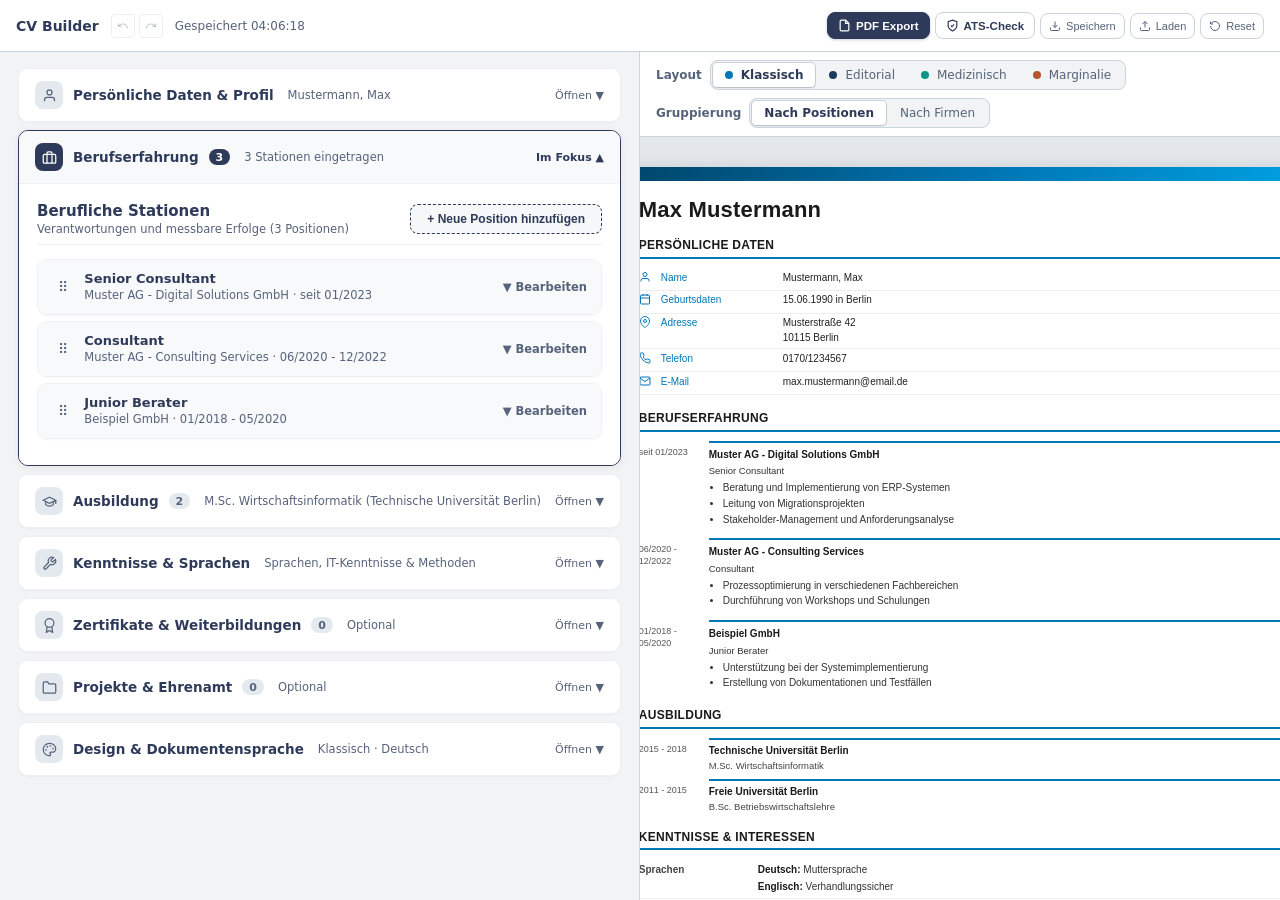
==== commit d44196e5: "Eingaben sicher maskieren und Designwerte beim Import prüfen" ====
--- a/cv-builder.html
+++ b/cv-builder.html
@@ -270,6 +270,42 @@
   var match = /^data:image\/(png|jpeg|jpg|webp);base64,([A-Za-z0-9+/=]+)$/i.exec(clean);
   if (!match) return '';
   return clean;
+}
+
+// Design choices offered in the editor. Values from imported files or the
+// browser storage are only accepted if they match one of these, because they
+// end up in CSS and HTML.
+var FONT_CHOICES = [
+  { val: '', label: 'Layout-Standard' },
+  { val: "'Roboto', sans-serif", label: 'Roboto' },
+  { val: "'Segoe UI', 'Helvetica Neue', sans-serif", label: 'Segoe UI' },
+  { val: "'Calibri', 'Helvetica', sans-serif", label: 'Calibri' },
+  { val: "'Arial', sans-serif", label: 'Arial' },
+  { val: "'Georgia', 'Palatino', serif", label: 'Georgia (Serif)' },
+  { val: "'Garamond', 'Times New Roman', serif", label: 'Garamond (Serif)' },
+  { val: "'Trebuchet MS', 'Gill Sans', sans-serif", label: 'Trebuchet MS' },
+  { val: "'Verdana', 'Geneva', sans-serif", label: 'Verdana' },
+  { val: "'Tahoma', sans-serif", label: 'Tahoma' },
+  { val: "'Century Gothic', 'CenturyGothic', sans-serif", label: 'Century Gothic' }
+];
+var FONT_SIZE_CHOICES = [
+  { val: '', label: 'Std', desc: 'Layout-Standard' },
+  { val: '8.5px', label: 'XS', desc: 'Sehr klein' },
+  { val: '9px', label: 'S', desc: 'Klein' },
+  { val: '9.5px', label: 'M', desc: 'Mittel' },
+  { val: '10px', label: 'L', desc: 'Groß' },
+  { val: '10.5px', label: 'XL', desc: 'Sehr groß' }
+];
+
+function normalizeCustomStyle(cs) {
+  cs = cs && typeof cs === 'object' ? cs : {};
+  var inList = function (list, v) { return list.some(function (item) { return item.val === v; }); };
+  return {
+    accentColor: typeof cs.accentColor === 'string' && /^#[0-9a-f]{6}$/i.test(cs.accentColor) ? cs.accentColor : '',
+    fontFamily: inList(FONT_CHOICES, cs.fontFamily) ? cs.fontFamily : '',
+    fontSize: inList(FONT_SIZE_CHOICES, cs.fontSize) ? cs.fontSize : '',
+    outputLang: cs.outputLang === 'en' ? 'en' : 'de'
+  };
 }
 
 function asText(value) {
@@ -1199,7 +1235,7 @@
   for (var key in layouts) {
     if (!layouts.hasOwnProperty(key)) continue;
     var l = layouts[key];
-    html += '<button class="seg-btn'+(key===currentLayout?' on':'')+'" data-lay="'+key+'" onclick="setLayout(\''+key+'\')" title="'+esc(l.desc)+'">';
+    html += '<button class="seg-btn'+(key===currentLayout?' on':'')+'" data-lay="'+key+'" onclick="setLayout(\''+key+'\')" title="'+escAttr(l.desc)+'">';
     html += '<span class="dot" style="background:'+l.accent+'"></span>'+esc(l.name)+'</button>';
   }
   container.innerHTML = html;
@@ -1409,12 +1445,7 @@
         delete d._builder;
 
         if (d.customStyle && typeof d.customStyle === 'object') {
-          customStyle = {
-            accentColor: asText(d.customStyle.accentColor),
-            fontFamily: asText(d.customStyle.fontFamily),
-            fontSize: asText(d.customStyle.fontSize),
-            outputLang: d.customStyle.outputLang === 'en' ? 'en' : 'de'
-          };
+          customStyle = normalizeCustomStyle(d.customStyle);
           outputLang = customStyle.outputLang;
           delete d.customStyle;
         } else {
@@ -1958,7 +1989,7 @@
     if (cvData.signature) h += '<button class="photo-btn rm" onclick="removePhoto(\'signature\')">✕ Entfernen</button>';
     h += '          </div>';
     h += '        </div>';
-    h += '        <div class="fld"><label>Ort (für Unterschrift)</label><input value="' + esc(cvData.signatureLocation || '') + '" oninput="updateSigLoc(this.value)" placeholder="z.B. Berlin"></div>';
+    h += '        <div class="fld"><label>Ort (für Unterschrift)</label><input value="' + escAttr(cvData.signatureLocation || '') + '" oninput="updateSigLoc(this.value)" placeholder="z.B. Berlin"></div>';
     h += '      </div>';
     h += '    </div>';
     h += '  </div>';
@@ -1968,17 +1999,17 @@
     h += '  <div class="wide-card-h" style="cursor:default;"><div class="wide-card-t">Kontaktdaten &amp; Angaben</div></div>';
     h += '  <div class="wide-card-b">';
     h += '    <div class="grid-2-eq">';
-    h += '      <div class="fld"><label>Vollständiger Name</label><input value="' + esc(cvData.personal.name) + '" oninput="updatePersonal(\'name\',this.value)"></div>';
-    h += '      <div class="fld"><label>Berufstitel / Headline</label><input value="' + esc(cvData.personal.title || '') + '" oninput="updatePersonal(\'title\',this.value)" placeholder="z.B. Senior Consultant | Prozesse &amp; Digitalisierung"><div class="fld-hint">Wird unter dem Namen angezeigt</div></div>';
+    h += '      <div class="fld"><label>Vollständiger Name</label><input value="' + escAttr(cvData.personal.name) + '" oninput="updatePersonal(\'name\',this.value)"></div>';
+    h += '      <div class="fld"><label>Berufstitel / Headline</label><input value="' + escAttr(cvData.personal.title || '') + '" oninput="updatePersonal(\'title\',this.value)" placeholder="z.B. Senior Consultant | Prozesse &amp; Digitalisierung"><div class="fld-hint">Wird unter dem Namen angezeigt</div></div>';
     h += '    </div>';
     h += '    <div class="grid-3">';
-    h += '      <div class="fld"><label>Geburtsdaten</label><input value="' + esc(cvData.personal.birthdate) + '" oninput="updatePersonal(\'birthdate\',this.value)"></div>';
-    h += '      <div class="fld"><label>Telefon</label><input value="' + esc(cvData.personal.phone) + '" oninput="updatePersonal(\'phone\',this.value)"></div>';
-    h += '      <div class="fld"><label>E-Mail</label><input value="' + esc(cvData.personal.email) + '" oninput="updatePersonal(\'email\',this.value)"></div>';
+    h += '      <div class="fld"><label>Geburtsdaten</label><input value="' + escAttr(cvData.personal.birthdate) + '" oninput="updatePersonal(\'birthdate\',this.value)"></div>';
+    h += '      <div class="fld"><label>Telefon</label><input value="' + escAttr(cvData.personal.phone) + '" oninput="updatePersonal(\'phone\',this.value)"></div>';
+    h += '      <div class="fld"><label>E-Mail</label><input value="' + escAttr(cvData.personal.email) + '" oninput="updatePersonal(\'email\',this.value)"></div>';
     h += '    </div>';
     h += '    <div class="grid-2-eq">';
-    h += '      <div class="fld"><label>LinkedIn Profil-URL</label><input value="' + esc(cvData.personal.linkedin || '') + '" oninput="updatePersonal(\'linkedin\',this.value)" placeholder="linkedin.com/in/profil"></div>';
-    h += '      <div class="fld"><label>Wohnort / Anschrift</label><input value="' + esc(cvData.personal.address || '') + '" oninput="updatePersonal(\'address\',this.value)"></div>';
+    h += '      <div class="fld"><label>LinkedIn Profil-URL</label><input value="' + escAttr(cvData.personal.linkedin || '') + '" oninput="updatePersonal(\'linkedin\',this.value)" placeholder="linkedin.com/in/profil"></div>';
+    h += '      <div class="fld"><label>Wohnort / Anschrift</label><input value="' + escAttr(cvData.personal.address || '') + '" oninput="updatePersonal(\'address\',this.value)"></div>';
     h += '    </div>';
     h += '  </div>';
     h += '</div>';
@@ -2032,13 +2063,13 @@
         if (isEd) {
           h += '  <div class="wide-card-b">';
           h += '    <div class="grid-3">';
-          h += '      <div class="fld"><label>Firma / Konzern</label><input value="' + esc(exp.company) + '" oninput="updateExp(' + exp.id + ',\'company\',this.value)"><div class="fld-hint">Für Gruppierung nach Firmen</div></div>';
-          h += '      <div class="fld"><label>Entität / Tochtergesellschaft</label><input value="' + esc(exp.entity || '') + '" oninput="updateExp(' + exp.id + ',\'entity\',this.value)" placeholder="z.B. Muster GmbH"><div class="fld-hint">Optional</div></div>';
-          h += '      <div class="fld"><label>Zeitraum</label><input value="' + esc(exp.period) + '" oninput="updateExp(' + exp.id + ',\'period\',this.value)" placeholder="MM/YYYY - MM/YYYY"></div>';
+          h += '      <div class="fld"><label>Firma / Konzern</label><input value="' + escAttr(exp.company) + '" oninput="updateExp(' + exp.id + ',\'company\',this.value)"><div class="fld-hint">Für Gruppierung nach Firmen</div></div>';
+          h += '      <div class="fld"><label>Entität / Tochtergesellschaft</label><input value="' + escAttr(exp.entity || '') + '" oninput="updateExp(' + exp.id + ',\'entity\',this.value)" placeholder="z.B. Muster GmbH"><div class="fld-hint">Optional</div></div>';
+          h += '      <div class="fld"><label>Zeitraum</label><input value="' + escAttr(exp.period) + '" oninput="updateExp(' + exp.id + ',\'period\',this.value)" placeholder="MM/YYYY - MM/YYYY"></div>';
           h += '    </div>';
 
           h += '    <div>';
-          h += '      <div class="fld"><label>Position / Rolle</label><input value="' + esc(exp.role) + '" oninput="updateExp(' + exp.id + ',\'role\',this.value)"></div>';
+          h += '      <div class="fld"><label>Position / Rolle</label><input value="' + escAttr(exp.role) + '" oninput="updateExp(' + exp.id + ',\'role\',this.value)"></div>';
           h += '    </div>';
 
           h += '    <div class="fld">';
@@ -2093,9 +2124,9 @@
         if (isEdE) {
           h += '  <div class="wide-card-b">';
           h += '    <div class="grid-3">';
-          h += '      <div class="fld"><label>Institution / Hochschule</label><input value="' + esc(edu.institution) + '" oninput="updateEdu(' + edu.id + ',\'institution\',this.value)"></div>';
-          h += '      <div class="fld"><label>Abschluss / Studiengang</label><input value="' + esc(edu.degree) + '" oninput="updateEdu(' + edu.id + ',\'degree\',this.value)"></div>';
-          h += '      <div class="fld"><label>Zeitraum</label><input value="' + esc(edu.period) + '" oninput="updateEdu(' + edu.id + ',\'period\',this.value)" placeholder="YYYY - YYYY"></div>';
+          h += '      <div class="fld"><label>Institution / Hochschule</label><input value="' + escAttr(edu.institution) + '" oninput="updateEdu(' + edu.id + ',\'institution\',this.value)"></div>';
+          h += '      <div class="fld"><label>Abschluss / Studiengang</label><input value="' + escAttr(edu.degree) + '" oninput="updateEdu(' + edu.id + ',\'degree\',this.value)"></div>';
+          h += '      <div class="fld"><label>Zeitraum</label><input value="' + escAttr(edu.period) + '" oninput="updateEdu(' + edu.id + ',\'period\',this.value)" placeholder="YYYY - YYYY"></div>';
           h += '    </div>';
           h += '    <div style="display:flex; justify-content:flex-end; padding-top:6px; border-top:1px solid var(--ui-color-border-subtle);">';
           h += '      <button class="delbtn" onclick="removeEducation(' + edu.id + ')">✕ Eintrag löschen</button>';
@@ -2181,9 +2212,9 @@
         if (isEdC) {
           h += '  <div class="wide-card-b">';
           h += '    <div class="grid-3">';
-          h += '      <div class="fld"><label>Bezeichnung des Zertifikats</label><input value="' + esc(cert.name) + '" oninput="updateCert(' + cert.id + ',\'name\',this.value)"></div>';
-          h += '      <div class="fld"><label>Aussteller / Organisation</label><input value="' + esc(cert.issuer || '') + '" oninput="updateCert(' + cert.id + ',\'issuer\',this.value)"></div>';
-          h += '      <div class="fld"><label>Datum</label><input value="' + esc(cert.date || '') + '" oninput="updateCert(' + cert.id + ',\'date\',this.value)" placeholder="z.B. 03/2024"></div>';
+          h += '      <div class="fld"><label>Bezeichnung des Zertifikats</label><input value="' + escAttr(cert.name) + '" oninput="updateCert(' + cert.id + ',\'name\',this.value)"></div>';
+          h += '      <div class="fld"><label>Aussteller / Organisation</label><input value="' + escAttr(cert.issuer || '') + '" oninput="updateCert(' + cert.id + ',\'issuer\',this.value)"></div>';
+          h += '      <div class="fld"><label>Datum</label><input value="' + escAttr(cert.date || '') + '" oninput="updateCert(' + cert.id + ',\'date\',this.value)" placeholder="z.B. 03/2024"></div>';
           h += '    </div>';
           h += '    <div class="fld">';
           h += '      <label>Schwerpunkte / Praxisprojekt (optional)</label>';
@@ -2233,9 +2264,9 @@
         if (isEdP) {
           h += '  <div class="wide-card-b">';
           h += '    <div class="grid-3">';
-          h += '      <div class="fld"><label>Projektname</label><input value="' + esc(proj.name) + '" oninput="updateProj(' + proj.id + ',\'name\',this.value)"></div>';
-          h += '      <div class="fld"><label>Rolle</label><input value="' + esc(proj.role || '') + '" oninput="updateProj(' + proj.id + ',\'role\',this.value)"></div>';
-          h += '      <div class="fld"><label>Zeitraum</label><input value="' + esc(proj.period || '') + '" oninput="updateProj(' + proj.id + ',\'period\',this.value)"></div>';
+          h += '      <div class="fld"><label>Projektname</label><input value="' + escAttr(proj.name) + '" oninput="updateProj(' + proj.id + ',\'name\',this.value)"></div>';
+          h += '      <div class="fld"><label>Rolle</label><input value="' + escAttr(proj.role || '') + '" oninput="updateProj(' + proj.id + ',\'role\',this.value)"></div>';
+          h += '      <div class="fld"><label>Zeitraum</label><input value="' + escAttr(proj.period || '') + '" oninput="updateProj(' + proj.id + ',\'period\',this.value)"></div>';
           h += '    </div>';
           h += '    <div class="fld"><label>Beschreibung (eine Zeile pro Stichpunkt)</label><textarea style="min-height:90px; font-size:12.5px; line-height:1.55;" oninput="updateProjTasks(' + proj.id + ',this.value)">' + esc((proj.tasks || []).join('\n')) + '</textarea></div>';
           h += '    <div style="display:flex; justify-content:flex-end; padding-top:6px; border-top:1px solid var(--ui-color-border-subtle);">';
@@ -2274,9 +2305,9 @@
         if (isEdV) {
           h += '  <div class="wide-card-b">';
           h += '    <div class="grid-3">';
-          h += '      <div class="fld"><label>Organisation</label><input value="' + esc(vol.org || '') + '" oninput="updateVol(' + vol.id + ',\'org\',this.value)"></div>';
-          h += '      <div class="fld"><label>Tätigkeit / Rolle</label><input value="' + esc(vol.role) + '" oninput="updateVol(' + vol.id + ',\'role\',this.value)"></div>';
-          h += '      <div class="fld"><label>Zeitraum</label><input value="' + esc(vol.period || '') + '" oninput="updateVol(' + vol.id + ',\'period\',this.value)"></div>';
+          h += '      <div class="fld"><label>Organisation</label><input value="' + escAttr(vol.org || '') + '" oninput="updateVol(' + vol.id + ',\'org\',this.value)"></div>';
+          h += '      <div class="fld"><label>Tätigkeit / Rolle</label><input value="' + escAttr(vol.role) + '" oninput="updateVol(' + vol.id + ',\'role\',this.value)"></div>';
+          h += '      <div class="fld"><label>Zeitraum</label><input value="' + escAttr(vol.period || '') + '" oninput="updateVol(' + vol.id + ',\'period\',this.value)"></div>';
           h += '    </div>';
           h += '    <div style="display:flex; justify-content:flex-end; padding-top:6px; border-top:1px solid var(--ui-color-border-subtle);">';
           h += '      <button class="delbtn" onclick="removeVolunteer(' + vol.id + ')">✕ Ehrenamt löschen</button>';
@@ -2313,8 +2344,8 @@
     h += '      <div class="fld">';
     h += '        <label>Akzentfarbe</label>';
     h += '        <div class="color-row" style="margin-top:4px;">';
-    h += '          <input type="color" class="color-picker" value="' + activeAccent + '" oninput="updateAccentColor(this.value)">';
-    h += '          <div class="color-info">' + activeAccent;
+    h += '          <input type="color" class="color-picker" value="' + escAttr(activeAccent) + '" oninput="updateAccentColor(this.value)">';
+    h += '          <div class="color-info">' + esc(activeAccent);
     if (customStyle.accentColor) h += '<small>Benutzerdefiniert</small>'; else h += '<small>Layout-Standard</small>';
     h += '          </div>';
     if (customStyle.accentColor) h += '<button class="reset-btn" onclick="resetAccentColor()">Standard wiederherstellen</button>';
@@ -2332,40 +2363,21 @@
     h += '      <div class="fld">';
     h += '        <label>Schriftart</label>';
     h += '        <select class="font-select" onchange="updateFontFamily(this.value)">';
-    var fonts = [
-      { val: '', label: 'Layout-Standard' },
-      { val: "'Roboto', sans-serif", label: 'Roboto' },
-      { val: "'Segoe UI', 'Helvetica Neue', sans-serif", label: 'Segoe UI' },
-      { val: "'Calibri', 'Helvetica', sans-serif", label: 'Calibri' },
-      { val: "'Arial', sans-serif", label: 'Arial' },
-      { val: "'Georgia', 'Palatino', serif", label: 'Georgia (Serif)' },
-      { val: "'Garamond', 'Times New Roman', serif", label: 'Garamond (Serif)' },
-      { val: "'Trebuchet MS', 'Gill Sans', sans-serif", label: 'Trebuchet MS' },
-      { val: "'Verdana', 'Geneva', sans-serif", label: 'Verdana' },
-      { val: "'Tahoma', sans-serif", label: 'Tahoma' },
-      { val: "'Century Gothic', 'CenturyGothic', sans-serif", label: 'Century Gothic' }
-    ];
+    var fonts = FONT_CHOICES;
     for (var fi = 0; fi < fonts.length; fi++) {
       var sel = customStyle.fontFamily === fonts[fi].val ? ' selected' : '';
-      h += '<option value="' + esc(fonts[fi].val) + '"' + sel + ' style="font-family:' + fonts[fi].val + '">' + esc(fonts[fi].label) + '</option>';
+      h += '<option value="' + escAttr(fonts[fi].val) + '"' + sel + ' style="font-family:' + fonts[fi].val + '">' + esc(fonts[fi].label) + '</option>';
     }
     h += '        </select>';
     h += '      </div>';
 
-    var sizes = [
-      { val: '', label: 'Std', desc: 'Layout-Standard' },
-      { val: '8.5px', label: 'XS', desc: 'Sehr klein' },
-      { val: '9px', label: 'S', desc: 'Klein' },
-      { val: '9.5px', label: 'M', desc: 'Mittel' },
-      { val: '10px', label: 'L', desc: 'Groß' },
-      { val: '10.5px', label: 'XL', desc: 'Sehr groß' }
-    ];
+    var sizes = FONT_SIZE_CHOICES;
     h += '      <div class="fld">';
     h += '        <label>Schriftgröße</label>';
     h += '        <div class="size-row" style="margin-top:4px;">';
     for (var si = 0; si < sizes.length; si++) {
       var isActive = customStyle.fontSize === sizes[si].val;
-      h += '<button class="size-btn' + (isActive ? ' on' : '') + '" onclick="updateFontSize(\'' + sizes[si].val + '\')" title="' + esc(sizes[si].desc) + '">';
+      h += '<button class="size-btn' + (isActive ? ' on' : '') + '" onclick="updateFontSize(\'' + sizes[si].val + '\')" title="' + escAttr(sizes[si].desc) + '">';
       h += esc(sizes[si].label) + '</button>';
     }
     h += '        </div>';
@@ -2434,8 +2446,8 @@
         cvData = normalizeCVData(parsed.cvData);
         currentLayout = getLayouts()[parsed.currentLayout] ? parsed.currentLayout : 'klassisch';
         grouping = parsed.grouping === 'company' ? 'company' : 'position';
-        customStyle = parsed.customStyle && typeof parsed.customStyle === 'object' ? parsed.customStyle : { accentColor: '', fontFamily: '', fontSize: '', outputLang: 'de' };
-        outputLang = parsed.outputLang || (customStyle && customStyle.outputLang) || 'de';
+        customStyle = normalizeCustomStyle(parsed.customStyle);
+        outputLang = parsed.outputLang === 'en' || parsed.outputLang === 'de' ? parsed.outputLang : customStyle.outputLang;
         customStyle.outputLang = outputLang;
       }
     }
@@ -2478,8 +2490,8 @@
       cvData = normalizeCVData(parsed.cvData);
       currentLayout = getLayouts()[parsed.currentLayout] ? parsed.currentLayout : 'klassisch';
       grouping = parsed.grouping === 'company' ? 'company' : 'position';
-      customStyle = parsed.customStyle || { accentColor: '', fontFamily: '', fontSize: '', outputLang: 'de' };
-      outputLang = parsed.outputLang || (customStyle && customStyle.outputLang) || 'de';
+      customStyle = normalizeCustomStyle(parsed.customStyle);
+      outputLang = parsed.outputLang === 'en' || parsed.outputLang === 'de' ? parsed.outputLang : customStyle.outputLang;
       customStyle.outputLang = outputLang;
 
       renderAll();
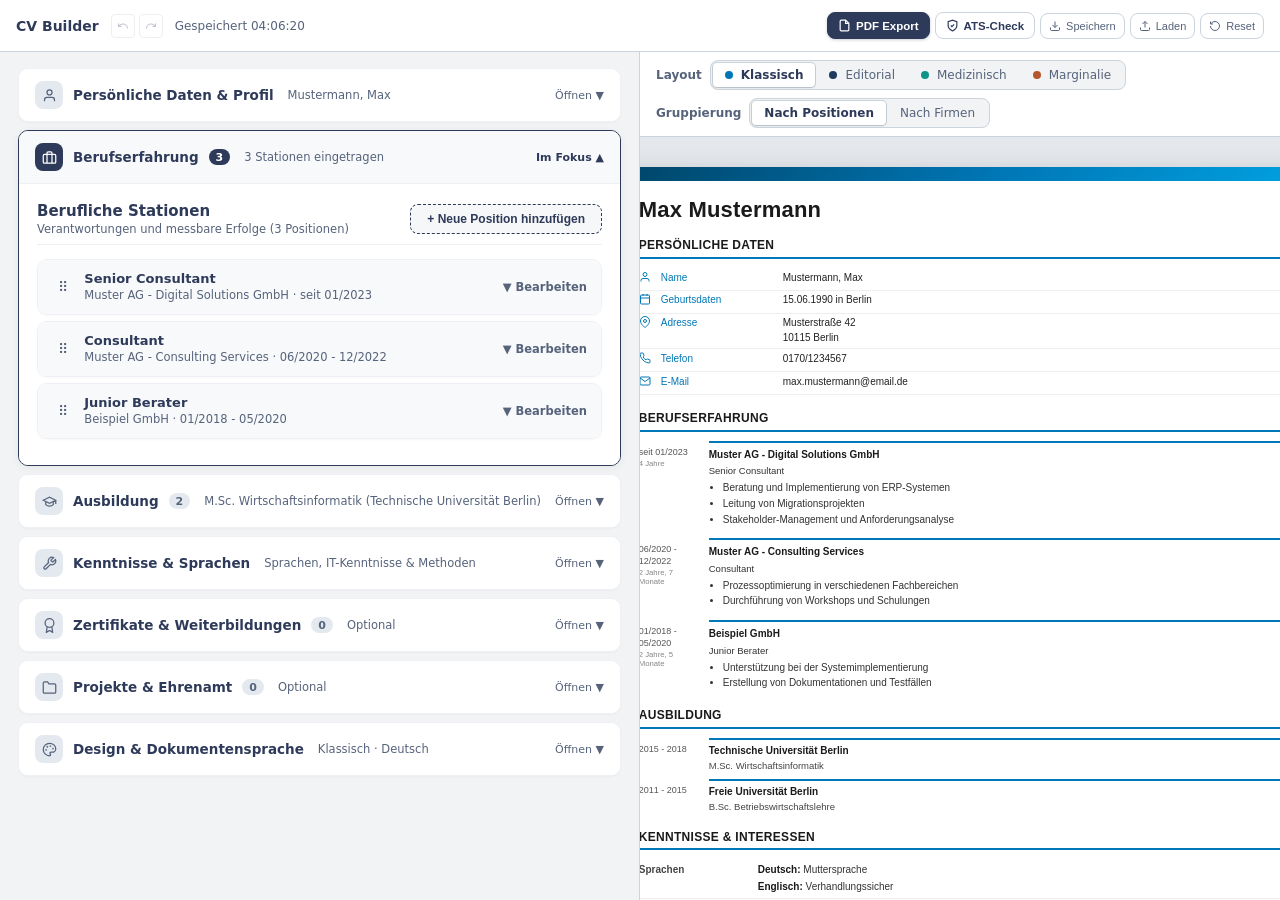
==== commit e72be2ab: "Beschäftigungsdauer anzeigen und Umbruch nach Schriftladen korrigieren" ====
--- a/cv-builder.html
+++ b/cv-builder.html
@@ -231,7 +231,7 @@
 var currentLayout = 'klassisch';
 var grouping = 'position';
 var outputLang = 'de';
-var customStyle = { accentColor: '', fontFamily: '', fontSize: '', outputLang: 'de' }; // empty = use layout default
+var customStyle = { accentColor: '', fontFamily: '', fontSize: '', outputLang: 'de', durationDisplay: 'both' }; // empty = use layout default
 var openSections = { photos: true, style: false, personal: false, experience: false, education: false, skills: false, certificates: false, projects: false, volunteer: false };
 var editingExp = null, editingEdu = null, editingCert = null, editingProj = null, editingVol = null;
 
@@ -297,6 +297,9 @@
   { val: '10.5px', label: 'XL', desc: 'Sehr groß' }
 ];
 
+// Where the employment duration is shown; see showDurationAt().
+var DURATION_MODES = ['both', 'group', 'position', 'none'];
+
 function normalizeCustomStyle(cs) {
   cs = cs && typeof cs === 'object' ? cs : {};
   var inList = function (list, v) { return list.some(function (item) { return item.val === v; }); };
@@ -304,7 +307,8 @@
     accentColor: typeof cs.accentColor === 'string' && /^#[0-9a-f]{6}$/i.test(cs.accentColor) ? cs.accentColor : '',
     fontFamily: inList(FONT_CHOICES, cs.fontFamily) ? cs.fontFamily : '',
     fontSize: inList(FONT_SIZE_CHOICES, cs.fontSize) ? cs.fontSize : '',
-    outputLang: cs.outputLang === 'en' ? 'en' : 'de'
+    outputLang: cs.outputLang === 'en' ? 'en' : 'de',
+    durationDisplay: DURATION_MODES.indexOf(cs.durationDisplay) >= 0 ? cs.durationDisplay : 'both'
   };
 }
 
@@ -485,6 +489,10 @@
     of: 'von',
     since: 'seit ',
     present: 'heute',
+    duration_year: 'Jahr',
+    duration_years: 'Jahre',
+    duration_month: 'Monat',
+    duration_months: 'Monate',
     signature_alt: 'Unterschrift'
   },
   en: {
@@ -513,6 +521,10 @@
     of: 'of',
     since: 'since ',
     present: 'present',
+    duration_year: 'year',
+    duration_years: 'years',
+    duration_month: 'month',
+    duration_months: 'months',
     signature_alt: 'Signature'
   }
 };
@@ -695,6 +707,113 @@
   return start + ' - ' + end;
 }
 
+// ═══ Beschäftigungsdauer ═══
+// Zeiträume liegen als Freitext in "period" vor. Erkannt werden nur eindeutige
+// Monatsangaben (MM/JJJJ, MM.JJJJ, Monatsname JJJJ) sowie "seit …"/"since …" und
+// "… – heute"/"… – present". Alles andere ergibt null, damit nie eine geschätzte
+// Dauer erscheint. Der angezeigte Zeitraum (formatPeriod, companyPeriod) bleibt
+// davon unberührt.
+// Start- und Endmonat zählen mit (wie bei LinkedIn): 01/2020 – 12/2020 ergibt
+// 12 Monate, und "bis 12/2022, ab 01/2023" ergibt keine Lücke.
+var DURATION_INCLUDES_END_MONTH = true;
+var MONTH_NAME_INDEX = {
+  jan: 1, januar: 1, january: 1, feb: 2, februar: 2, february: 2,
+  'mär': 3, 'märz': 3, maer: 3, maerz: 3, mrz: 3, mar: 3, march: 3,
+  apr: 4, april: 4, mai: 5, may: 5, jun: 6, juni: 6, june: 6, jul: 7, juli: 7, july: 7,
+  aug: 8, august: 8, sep: 9, sept: 9, september: 9, okt: 10, oktober: 10, oct: 10, october: 10,
+  nov: 11, november: 11, dez: 12, dezember: 12, dec: 12, december: 12
+};
+
+// "03/2021", "3.2021", "März 2021", "Mar. 2021" -> year * 12 + month - 1, sonst null.
+function monthIndexFromText(text) {
+  var s = String(text || '').trim().toLowerCase();
+  var m = /^(\d{1,2})\s*[\/.]\s*(\d{4})$/.exec(s);
+  if (m) {
+    var month = parseInt(m[1], 10);
+    return month >= 1 && month <= 12 ? parseInt(m[2], 10) * 12 + month - 1 : null;
+  }
+  m = /^([a-zäöü]+)\.?\s+(\d{4})$/.exec(s);
+  if (m && MONTH_NAME_INDEX[m[1]]) return parseInt(m[2], 10) * 12 + MONTH_NAME_INDEX[m[1]] - 1;
+  return null;
+}
+
+// Liefert { start, end } als Monatsindex oder null. Laufende Zeiträume enden im
+// aktuellen Monat; "now" ist nur für Tests überschreibbar.
+function parsePeriodRange(period, now) {
+  var s = String(period || '').trim().replace(/\s+/g, ' ');
+  if (!s) return null;
+  var d = now || new Date();
+  var current = d.getFullYear() * 12 + d.getMonth();
+  var ongoing = /^(?:(?:bis|to|until)\s+)?(?:heute|present|today|jetzt|aktuell|now|current|laufend|ongoing)$/i;
+  var start, end;
+  var since = /^(?:seit|since|ab)\s+(.+)$/i.exec(s);
+  if (since) {
+    start = monthIndexFromText(since[1]);
+    end = current;
+  } else {
+    var range = /^(.+?)(?:\s*[–—-]\s*|\s+(?:bis|to|until)\s+)(.+)$/i.exec(s);
+    if (!range) return null;
+    start = monthIndexFromText(range[1]);
+    end = ongoing.test(range[2].trim()) ? current : monthIndexFromText(range[2]);
+  }
+  if (start === null || end === null || end < start) return null;
+  return { start: start, end: end };
+}
+
+// Beschäftigte Monate über mehrere Zeiträume: Überschneidungen zählen einmal,
+// Lücken gar nicht. Ist ein Zeitraum unklar, gibt es keine Summe (null).
+function totalMonths(periods, now) {
+  var ranges = [];
+  for (var i = 0; i < periods.length; i++) {
+    var r = parsePeriodRange(periods[i], now);
+    if (!r) return null;
+    ranges.push({ start: r.start, end: r.end + (DURATION_INCLUDES_END_MONTH ? 1 : 0) }); // halb offen
+  }
+  if (!ranges.length) return null;
+  ranges.sort(function (a, b) { return a.start - b.start; });
+  var total = 0;
+  var cur = { start: ranges[0].start, end: ranges[0].end };
+  for (var j = 1; j < ranges.length; j++) {
+    if (ranges[j].start <= cur.end) cur.end = Math.max(cur.end, ranges[j].end);
+    else { total += cur.end - cur.start; cur = { start: ranges[j].start, end: ranges[j].end }; }
+  }
+  total += cur.end - cur.start;
+  return total > 0 ? total : null;
+}
+
+function periodMonths(period, now) { return totalMonths([period], now); }
+
+// 25 -> "2 Jahre, 1 Monat" / "2 years, 1 month"
+function formatDuration(months, lang) {
+  if (!months || months < 1) return '';
+  var l = lang || outputLang || 'de';
+  var years = Math.floor(months / 12);
+  var rest = months % 12;
+  var parts = [];
+  if (years) parts.push(years + ' ' + t(years === 1 ? 'duration_year' : 'duration_years', l));
+  if (rest) parts.push(rest + ' ' + t(rest === 1 ? 'duration_month' : 'duration_months', l));
+  return parts.join(', ');
+}
+
+function durationDisplayMode() {
+  return DURATION_MODES.indexOf(customStyle.durationDisplay) >= 0 ? customStyle.durationDisplay : 'both';
+}
+
+// level: 'group' (Firmenkopf) oder 'position'. Ohne Gruppierung nach Firmen gibt
+// es keinen Firmenkopf; dann steht die Dauer an den Positionen.
+function showDurationAt(level, grp) {
+  var mode = durationDisplayMode();
+  if (mode === 'none') return false;
+  if (grp === 'position') return level === 'position';
+  return mode === 'both' || mode === level;
+}
+
+// Echter Text statt CSS-Pseudoelement, damit die Dauer im PDF-Text steht.
+function durationHtml(months, lang) {
+  var text = formatDuration(months, lang);
+  return text ? '<span class="cv-duration">' + esc(text) + '</span>' : '';
+}
+
 function todayStr(lang) {
   var l = lang || outputLang || 'de';
   var d = new Date();
@@ -711,7 +830,7 @@
   if (grp === 'position') {
     for (var i = 0; i < data.experience.length; i++) {
       var exp = data.experience[i];
-      out += '<article class="cv-entry"><div class="cv-entry-left">' + esc(formatPeriod(exp.period, l)) + '</div><div class="cv-entry-right"><h3 class="cv-entry-main">' + esc(companyDisplay(exp)) + '</h3><div class="cv-entry-sub">' + esc(exp.role) + '</div><ul class="cv-entry-ul">';
+      out += '<article class="cv-entry"><div class="cv-entry-left">' + esc(formatPeriod(exp.period, l)) + (showDurationAt('position', grp) ? durationHtml(periodMonths(exp.period), l) : '') + '</div><div class="cv-entry-right"><h3 class="cv-entry-main">' + esc(companyDisplay(exp)) + '</h3><div class="cv-entry-sub">' + esc(exp.role) + '</div><ul class="cv-entry-ul">';
       for (var t = 0; t < exp.tasks.length; t++) out += '<li>' + esc(exp.tasks[t]) + '</li>';
       out += '</ul></div></article>';
     }
@@ -719,13 +838,14 @@
     var groups = groupByCompany(data.experience);
     for (var g = 0; g < groups.length; g++) {
       var grpD = groups[g], per = companyPeriod(grpD.positions, l);
-      out += '<section class="cv-cg"><div class="cv-cg-head"><div class="cv-cg-left">' + esc(per) + '</div><div class="cv-cg-right"><h3 class="cv-cg-name">' + esc(grpD.company) + '</h3></div></div>';
+      var groupDuration = showDurationAt('group', grp) ? durationHtml(totalMonths(grpD.positions.map(function (x) { return x.period; })), l) : '';
+      out += '<section class="cv-cg"><div class="cv-cg-head"><div class="cv-cg-left">' + esc(per) + groupDuration + '</div><div class="cv-cg-right"><h3 class="cv-cg-name">' + esc(grpD.company) + '</h3></div></div>';
       out += '<div class="cv-cg-positions">';
       for (var p = 0; p < grpD.positions.length; p++) {
         var pos = grpD.positions[p];
         var rl = pos.role;
         if (pos.entity && pos.entity.trim()) rl = pos.entity + ' – ' + pos.role;
-        out += '<article class="cv-sub"><div class="cv-sub-head"><h4 class="cv-sub-role">' + esc(rl) + '</h4><div class="cv-sub-period">' + esc(formatPeriod(pos.period, l)) + '</div></div><ul class="cv-sub-ul">';
+        out += '<article class="cv-sub"><div class="cv-sub-head"><h4 class="cv-sub-role">' + esc(rl) + '</h4><div class="cv-sub-period">' + esc(formatPeriod(pos.period, l)) + (showDurationAt('position', grp) ? durationHtml(periodMonths(pos.period), l) : '') + '</div></div><ul class="cv-sub-ul">';
         for (var t2 = 0; t2 < pos.tasks.length; t2++) out += '<li>' + esc(pos.tasks[t2]) + '</li>';
         out += '</ul></article>';
       }
@@ -1164,7 +1284,12 @@
   get lang() { return outputLang; },
   renderExperience: renderExperience,
   renderSignature: renderSignature,
-  renderOptionalSections: renderOptionalSections
+  renderOptionalSections: renderOptionalSections,
+  formatDuration: formatDuration,
+  periodMonths: periodMonths,
+  totalMonths: totalMonths,
+  durationHtml: durationHtml,
+  showDurationAt: showDurationAt
 };
 
 // ═══════════════════════════════════════
@@ -1295,6 +1420,7 @@
 function updateAccentColor(v) { customStyle.accentColor=v; applyLayoutCSS(); renderPreviewImmediate(); }
 function resetAccentColor() { customStyle.accentColor=''; applyLayoutCSS(); renderPreviewImmediate(); renderEditor(); }
 function updateFontFamily(v) { customStyle.fontFamily=v; applyLayoutCSS(); renderPreviewImmediate(); }
+function updateDurationDisplay(v) { customStyle.durationDisplay = DURATION_MODES.indexOf(v) >= 0 ? v : 'both'; renderPreviewImmediate(); }
 function updateFontSize(v) { customStyle.fontSize=v; applyLayoutCSS(); renderPreviewImmediate(); }
 function updateExp(id,f,v) { var e=cvData.experience.find(function(x){return x.id===id;}); if(e){e[f]=v; renderPreview();} }
 function updateExpTasks(id,v) { var e=cvData.experience.find(function(x){return x.id===id;}); if(e){e.tasks=v.split('\n').filter(function(t){return t.trim();}); renderPreview();} }
@@ -1449,7 +1575,7 @@
           outputLang = customStyle.outputLang;
           delete d.customStyle;
         } else {
-          customStyle = { accentColor: '', fontFamily: '', fontSize: '', outputLang: 'de' };
+          customStyle = { accentColor: '', fontFamily: '', fontSize: '', outputLang: 'de', durationDisplay: 'both' };
           outputLang = 'de';
         }
 
@@ -1500,6 +1626,13 @@
 function renderPreview() {
   if (renderTimeout) clearTimeout(renderTimeout);
   renderTimeout = setTimeout(renderPreviewImmediate, 150);
+}
+
+// Schriften laden erst nach, wenn ein Layout sie zum ersten Mal braucht. Bis dahin misst
+// der Seitenumbruch mit der Ersatzschrift; nach dem Wechsel auf die echte Schrift passen
+// die Umbrüche nicht mehr und es entstehen Lücken. Deshalb nach jedem Nachladen neu umbrechen.
+if (document.fonts && document.fonts.addEventListener) {
+  document.fonts.addEventListener('loadingdone', renderPreview);
 }
 
 function renderPreviewImmediate() {
@@ -2385,6 +2518,28 @@
     h += '    </div>';
     h += '  </div>';
     h += '</div>';
+
+    var durationOptions = [
+      { val: 'both', label: 'Bei Firmengruppe und Position' },
+      { val: 'group', label: 'Nur bei Firmengruppe' },
+      { val: 'position', label: 'Nur bei Position' },
+      { val: 'none', label: 'Nicht anzeigen' }
+    ];
+    var activeDuration = durationDisplayMode();
+    h += '<div class="wide-card">';
+    h += '  <div class="wide-card-h" style="cursor:default;"><div class="wide-card-t">Beschäftigungsdauer anzeigen</div></div>';
+    h += '  <div class="wide-card-b">';
+    h += '    <div class="fld">';
+    h += '      <div class="radio-group" role="radiogroup" aria-label="Beschäftigungsdauer anzeigen">';
+    for (var di = 0; di < durationOptions.length; di++) {
+      var dOpt = durationOptions[di];
+      h += '<label class="radio-option"><input type="radio" name="duration-display" value="' + escAttr(dOpt.val) + '"' + (activeDuration === dOpt.val ? ' checked' : '') + ' onchange="updateDurationDisplay(this.value)">' + esc(dOpt.label) + '</label>';
+    }
+    h += '      </div>';
+    h += '      <div class="fld-hint">Wird aus den Zeiträumen berechnet; Start- und Endmonat zählen mit. Bei „Nach Positionen“ steht die Dauer an den Positionen. Unklare Angaben, etwa reine Jahreszahlen, erhalten keine Dauer.</div>';
+    h += '    </div>';
+    h += '  </div>';
+    h += '</div>';
   }
   h += closeFokusSec('style');
 
@@ -2528,7 +2683,7 @@
     currentLayout = 'klassisch';
     grouping = 'position';
     outputLang = 'de';
-    customStyle = { accentColor: '', fontFamily: '', fontSize: '', outputLang: 'de' };
+    customStyle = { accentColor: '', fontFamily: '', fontSize: '', outputLang: 'de', durationDisplay: 'both' };
     
     saveToLocalStorage();
     renderAll();
--- a/styles/cv-builder.css
+++ b/styles/cv-builder.css
@@ -584,6 +584,18 @@
   background: var(--accent); color: var(--ui-color-on-accent); border-color: var(--accent); font-weight: 600;
 }
 
+/* Auswahl als Radio-Buttons (z. B. Beschäftigungsdauer) */
+.radio-group { display: flex; flex-direction: column; gap: var(--ui-space-1); margin-top: 2px; }
+.fld .radio-option {
+  display: flex; align-items: center; gap: var(--ui-space-2);
+  margin: 0; font-size: 12px; font-weight: 500; color: var(--txt); cursor: pointer;
+}
+.fld .radio-option input {
+  width: auto; margin: 0; padding: 0; border: 0; box-shadow: none;
+  accent-color: var(--accent); cursor: pointer;
+}
+.fld .radio-option input:focus-visible { outline: 2px solid var(--accent); outline-offset: 2px; }
+
 /* Drag & Drop */
 .ic[draggable="true"] { cursor: grab; }
 .ic[draggable="true"]:active { cursor: grabbing; }
@@ -640,6 +652,28 @@
 .cv-pushed-top {
   border-top: none !important;
   padding-top: 0 !important;
+}
+
+/* Beschäftigungsdauer unter dem Zeitraum, als echter Text (PDF-Text, Parser) */
+.cv-duration {
+  display: block;
+  margin-top: 1px;
+  font-size: 0.86em;
+  font-weight: 400;
+  font-style: normal;
+  line-height: 1.25;
+  /* Abgeschwächte Farbe statt opacity: opacity würde den Text im PDF ans Seitenende verschieben */
+  color: color-mix(in srgb, currentColor 72%, #ffffff);
+}
+/* Positionen bei Gruppierung nach Firmen: Dauer in derselben Zeile wie der Zeitraum,
+   getrennt durch einen Strich. Eine eigene Zeile würde jede Position nach unten schieben. */
+.cv-sub-period { white-space: nowrap; }
+.cv-sub-period .cv-duration {
+  display: inline;
+  margin: 0 0 0 5px;
+  padding-left: 5px;
+  border-left: 0.75px solid color-mix(in srgb, currentColor 40%, transparent);
+  line-height: inherit;
 }
 
 /* Hidden measuring container */
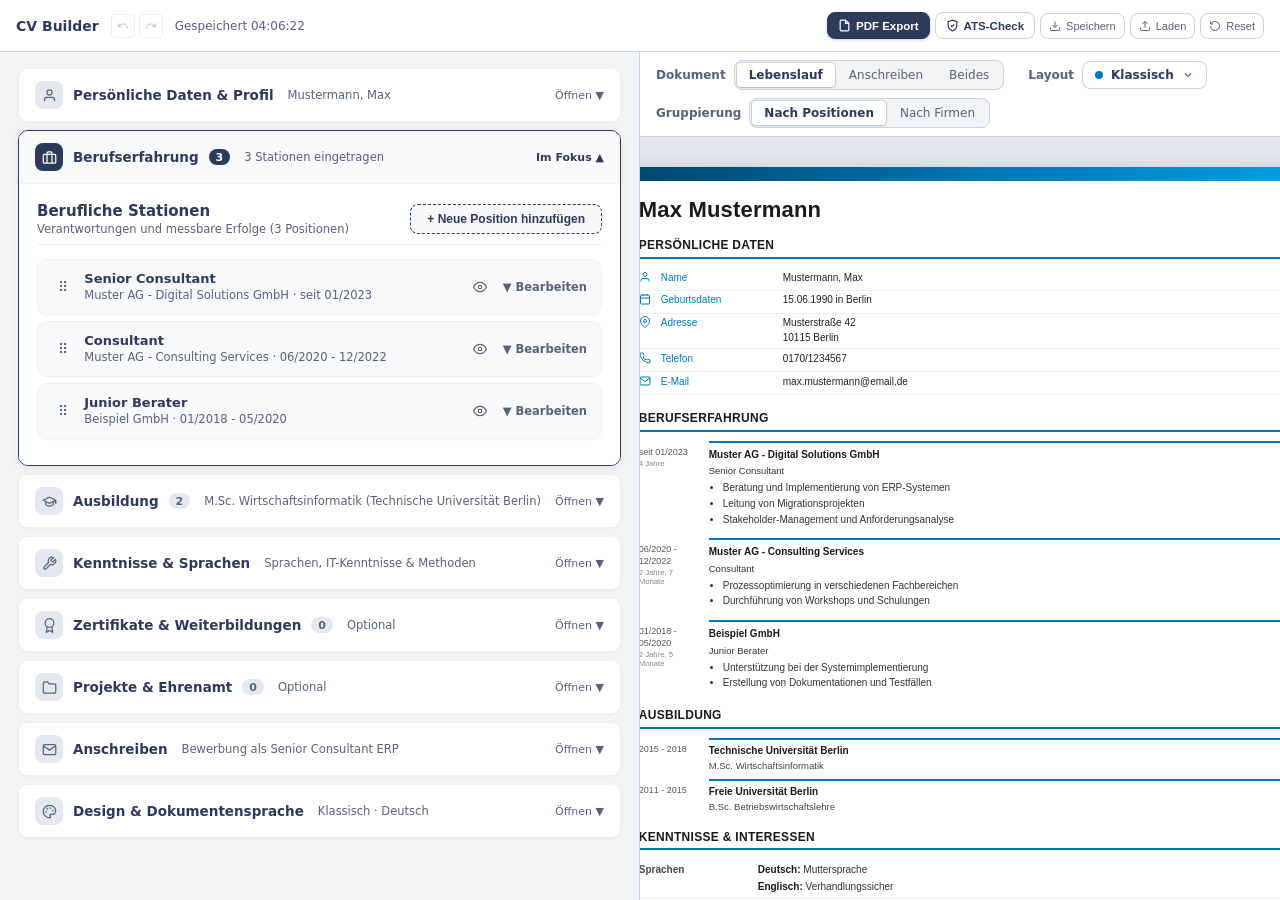
==== commit f285545a: "Anschreiben, Stellenanzeige und Anschreiben-Check ergänzen Dazu festes Datum, Einträge ausblenden un" ====
--- a/cv-builder.html
+++ b/cv-builder.html
@@ -27,6 +27,7 @@
       </button>
     </div>
     <span id="save-status" class="app-topbar__status"></span>
+    <button type="button" id="backup-reminder" class="backup-reminder" style="display:none" onclick="exportJSON()" title="Jetzt als JSON-Datei sichern"></button>
   </div>
 
       <div class="action-row">
@@ -78,10 +79,21 @@
   <section id="pv-area" aria-label="Vorschau">
     <div class="pv-toolbar" role="toolbar" aria-label="Darstellung des Lebenslaufs">
       <div class="pv-toolbar__group">
-        <span class="pv-toolbar__label" id="lbl-layout">Layout</span>
-        <div id="layout-btns" class="seg-control" role="group" aria-labelledby="lbl-layout"></div>
+        <span class="pv-toolbar__label" id="lbl-doc">Dokument</span>
+        <div class="seg-control" role="group" aria-labelledby="lbl-doc">
+          <button class="seg-btn on" data-doc="cv" onclick="setDocument('cv')">Lebenslauf</button>
+          <button class="seg-btn" data-doc="letter" onclick="setDocument('letter')">Anschreiben</button>
+          <button class="seg-btn" data-doc="both" onclick="setDocument('both')">Beides</button>
+        </div>
       </div>
       <div class="pv-toolbar__group">
+        <span class="pv-toolbar__label" id="lbl-layout">Layout</span>
+        <div class="lay-select" id="lay-select">
+          <button type="button" class="lay-select__btn" id="lay-select-btn" aria-haspopup="listbox" aria-expanded="false" aria-controls="lay-select-menu" aria-labelledby="lbl-layout lay-select-btn" onclick="toggleLayoutMenu()" onkeydown="layoutButtonKey(event)"></button>
+          <div class="lay-select__menu" id="lay-select-menu" role="listbox" aria-labelledby="lbl-layout" hidden onkeydown="layoutMenuKey(event)"></div>
+        </div>
+      </div>
+      <div class="pv-toolbar__group" id="grp-group">
         <span class="pv-toolbar__label" id="lbl-grp">Gruppierung</span>
         <div class="seg-control" role="group" aria-labelledby="lbl-grp">
           <button class="seg-btn on" data-grp="position" onclick="setGrouping('position')">Nach Positionen</button>
@@ -131,6 +143,16 @@
         Recruiter-Score &amp; Zahlen
         <span class="ats-tab-pill" id="content-score-num">2/4</span>
       </button>
+      <button class="ats-tab" id="tab-btn-posting" onclick="switchAtsTab('posting')">
+        <svg width="13" height="13" viewBox="0 0 24 24" fill="none" stroke="currentColor" stroke-width="2"><path d="M14 2H6a2 2 0 0 0-2 2v16a2 2 0 0 0 2 2h12a2 2 0 0 0 2-2V8z"/><polyline points="14 2 14 8 20 8"/><line x1="8" y1="13" x2="16" y2="13"/><line x1="8" y1="17" x2="13" y2="17"/></svg>
+        Stellenanzeige
+        <span class="ats-tab-pill" id="posting-score-num">–</span>
+      </button>
+      <button class="ats-tab" id="tab-btn-letter" onclick="switchAtsTab('letter')">
+        <svg width="13" height="13" viewBox="0 0 24 24" fill="none" stroke="currentColor" stroke-width="2"><rect x="2" y="4" width="20" height="16" rx="2"/><path d="m22 7-10 6L2 7"/></svg>
+        Anschreiben
+        <span class="ats-tab-pill" id="letter-score-num">–</span>
+      </button>
       <button class="ats-tab" id="tab-btn-stream" onclick="switchAtsTab('stream')">
         <svg width="13" height="13" viewBox="0 0 24 24" fill="none" stroke="currentColor" stroke-width="2"><polyline points="4 17 10 11 4 5"/><line x1="12" y1="19" x2="20" y2="19"/></svg>
         Extrahierter Text-Stream
@@ -155,6 +177,22 @@
           <div class="ats-section-label">Qualitäts- &amp; Scoring-Kriterien (Wirkung, messbare Erfolge, Lesbarkeit)</div>
           <div id="ats-content-checklist" class="ats-checks"></div>
         </div>
+      </div>
+
+      <!-- TAB: STELLENANZEIGE -->
+      <div id="ats-tab-panel-posting" class="ats-tab-panel" style="display:none;">
+        <div class="fld">
+          <label for="posting-text">Text der Stellenanzeige</label>
+          <textarea id="posting-text" class="posting-input" oninput="updatePostingText(this.value)" placeholder="Stellenanzeige hier einfügen …"></textarea>
+          <div class="fld-hint">Der Text bleibt im Browser und wird mit „Speichern“ in der JSON-Datei gesichert. Der Abgleich läuft ohne KI und ohne Netzwerk: Er sucht Fachbegriffe und Substantive der Anzeige im Text des Lebenslaufs.</div>
+        </div>
+        <div id="posting-result" class="posting-result"></div>
+      </div>
+
+      <!-- TAB: ANSCHREIBEN -->
+      <div id="ats-tab-panel-letter" class="ats-tab-panel" style="display:none;">
+        <div id="ats-letter-badge" class="ats-badge warning"></div>
+        <div id="letter-check-result" class="letter-check"></div>
       </div>
 
       <!-- TAB 3: EXTRACTED TEXT STREAM -->
@@ -192,10 +230,16 @@
 // ═══════════════════════════════════════
 // PLACEHOLDER DATA
 // ═══════════════════════════════════════
+// Felder des Anschreibens; vor den Beispieldaten, weil normalizeCVData sie beim Laden braucht.
+var LETTER_FIELDS = ['recipient', 'subject', 'salutation', 'body', 'closing', 'enclosures'];
+// Abschnitte, deren Einträge sich im Lebenslauf ausblenden lassen (Eintrag.hidden = true)
+var HIDEABLE_SECTIONS = ['experience', 'education', 'certificates', 'projects', 'volunteer'];
+
 var DEFAULT_CV_DATA = {
   photo: '',
   signature: '',
   signatureLocation: 'Berlin',
+  signatureDate: '',
   personal: {
     name: 'Mustermann, Max',
     title: '',
@@ -222,7 +266,16 @@
   },
   certificates: [],
   projects: [],
-  volunteer: []
+  volunteer: [],
+  letter: {
+    recipient: 'Musterfirma GmbH\nPersonalabteilung\nBeispielweg 1\n10117 Berlin',
+    subject: 'Bewerbung als Senior Consultant ERP',
+    salutation: '',
+    body: 'Die Musterfirma führt ihr neues ERP-System schrittweise an allen Standorten ein. Genau solche Vorhaben begleite ich seit über acht Jahren. Als Senior Consultant bei der Muster AG verantworte ich ERP-Einführungen von der Anforderungsanalyse bis zum Produktivstart.\n\nZuletzt habe ich die Migration von drei Gesellschaften auf ein gemeinsames System geleitet. Das Projekt endete im geplanten Zeitrahmen, und die Monatsabschlüsse laufen seitdem zwei Tage schneller. Für diesen Rollout habe ich ein Testkonzept entwickelt, das heute in allen Projekten der Muster AG verwendet wird. In Workshops übersetze ich die Anforderungen der Fachbereiche in klare Prozesse. Die Anwender binde ich früh ein, und Entscheidungen werden nachvollziehbar dokumentiert. Neben der Projektleitung schule ich Key-User und baue Supportstrukturen auf, damit das System nach dem Start im Alltag trägt.\n\nMit SAP S/4HANA und Microsoft Dynamics habe ich jeweils mehrere Einführungen begleitet. In beiden Systemen kenne ich Einkauf, Lager und Finanzbuchhaltung aus der Praxis. Auch die Abstimmung mit externen Dienstleistern gehört seit Jahren zu meinem Alltag. Besonders reizt mich, bei der Musterfirma nicht nur einzelne Projekte zu begleiten, sondern die Systemlandschaft langfristig mitzugestalten. Meine Kündigungsfrist beträgt drei Monate zum Quartalsende.\n\nGern zeige ich Ihnen in einem persönlichen Gespräch, wie ich Ihr Team bei der Einführung unterstützen kann. Ich freue mich auf Ihre Rückmeldung.',
+    closing: '',
+    enclosures: 'Lebenslauf\nZeugnisse'
+  },
+  posting: { text: '', ignored: [] }
 };
 
 var nextId = 100;
@@ -335,6 +388,7 @@
   d.photo = sanitizeImage(asText(d.photo));
   d.signature = sanitizeImage(asText(d.signature));
   d.signatureLocation = asText(d.signatureLocation);
+  d.signatureDate = parseIsoDate(d.signatureDate) ? asText(d.signatureDate) : '';
 
   d.experience = Array.isArray(d.experience) ? d.experience : [];
   for (var e = 0; e < d.experience.length; e++) {
@@ -383,6 +437,18 @@
   for (var vi = 0; vi < d.volunteer.length; vi++) {
     if (!d.volunteer[vi] || typeof d.volunteer[vi] !== 'object' || Array.isArray(d.volunteer[vi])) d.volunteer[vi] = {};
   }
+
+  HIDEABLE_SECTIONS.forEach(function (s) { d[s].forEach(function (x) { if (x.hidden !== true) delete x.hidden; }); });
+
+  var letterIn = d.letter && typeof d.letter === 'object' && !Array.isArray(d.letter) ? d.letter : {};
+  d.letter = {};
+  LETTER_FIELDS.forEach(function (f) { d.letter[f] = asText(letterIn[f]); });
+  var postingIn = d.posting && typeof d.posting === 'object' && !Array.isArray(d.posting) ? d.posting : {};
+  d.posting = {
+    text: asText(postingIn.text),
+    ignored: (Array.isArray(postingIn.ignored) ? postingIn.ignored : []).map(asText)
+      .filter(function (k) { return k && k.length <= 120; }).slice(0, 300)
+  };
 
   ensureUniqueIds(d);
   return d;
@@ -493,7 +559,11 @@
     duration_years: 'Jahre',
     duration_month: 'Monat',
     duration_months: 'Monate',
-    signature_alt: 'Unterschrift'
+    signature_alt: 'Unterschrift',
+    letter_kicker: 'ANSCHREIBEN',
+    letter_salutation: 'Sehr geehrte Damen und Herren,',
+    letter_closing: 'Mit freundlichen Grüßen',
+    letter_enclosures: 'Anlagen'
   },
   en: {
     cv_title: 'CURRICULUM VITAE',
@@ -525,7 +595,11 @@
     duration_years: 'years',
     duration_month: 'month',
     duration_months: 'months',
-    signature_alt: 'Signature'
+    signature_alt: 'Signature',
+    letter_kicker: 'COVER LETTER',
+    letter_salutation: 'Dear Sir or Madam,',
+    letter_closing: 'Kind regards',
+    letter_enclosures: 'Enclosures'
   }
 };
 
@@ -783,6 +857,75 @@
 
 function periodMonths(period, now) { return totalMonths([period], now); }
 
+// ═══ Lückenprüfung ═══
+// Gemeldet werden Zeiten ohne Eintrag zwischen der ersten Station und heute.
+// Anders als bei der Beschäftigungsdauer zählen hier auch reine Jahreszahlen:
+// "2011 - 2014" gilt als 01/2011 bis 12/2014, damit Schul- und Studienzeiten
+// ohne Monat keine Scheinlücken erzeugen.
+var GAP_SECTIONS = ['experience', 'education', 'projects', 'volunteer'];
+var GAP_MIN_MONTHS = 4; // mehr als 3 Monate ohne Eintrag
+
+function monthBound(text, isEnd, current) {
+  var s = String(text || '').trim().replace(/^(?:bis|to|until)\s+/i, '');
+  if (/^(?:heute|present|today|jetzt|aktuell|now|current|laufend|ongoing)$/i.test(s)) return isEnd ? current : null;
+  var m = monthIndexFromText(s);
+  if (m !== null) return m;
+  var y = /^(\d{4})$/.exec(s);
+  return y ? parseInt(y[1], 10) * 12 + (isEnd ? 11 : 0) : null;
+}
+
+// Wie parsePeriodRange, nimmt aber zusätzlich Jahreszahlen und einzelne
+// Monate oder Jahre ("2019", "03/2019") an.
+function parsePeriodLoose(period, now) {
+  var strict = parsePeriodRange(period, now);
+  if (strict) return strict;
+  var s = String(period || '').trim().replace(/\s+/g, ' ');
+  if (!s) return null;
+  var d = now || new Date();
+  var current = d.getFullYear() * 12 + d.getMonth();
+  var start, end;
+  var since = /^(?:seit|since|ab)\s+(.+)$/i.exec(s);
+  var range = /^(.+?)(?:\s*[–—-]\s*|\s+(?:bis|to|until)\s+)(.+)$/i.exec(s);
+  if (since) { start = monthBound(since[1], false, current); end = current; }
+  else if (range) { start = monthBound(range[1], false, current); end = monthBound(range[2], true, current); }
+  else { start = monthBound(s, false, current); end = monthBound(s, true, current); }
+  if (start === null || end === null || end < start) return null;
+  return { start: start, end: end };
+}
+
+function formatMonthIndex(idx) {
+  return String(idx % 12 + 1).padStart(2, '0') + '/' + Math.floor(idx / 12);
+}
+
+// { gaps: [{ from, to, months }], openSince, unreadable: [...], checked }
+function findCareerGaps(data, now) {
+  var d = now || new Date();
+  var current = d.getFullYear() * 12 + d.getMonth();
+  var ranges = [], unreadable = [];
+  GAP_SECTIONS.forEach(function (sec) {
+    (data[sec] || []).forEach(function (item) {
+      var period = asText(item && item.period).trim();
+      if (!period) return;
+      var r = parsePeriodLoose(period, d);
+      if (!r) { if (unreadable.indexOf(period) < 0) unreadable.push(period); return; }
+      if (r.start > current) return; // liegt in der Zukunft
+      ranges.push({ start: r.start, end: Math.min(r.end, current) + 1 }); // halb offen
+    });
+  });
+  var result = { gaps: [], openSince: null, unreadable: unreadable, checked: ranges.length };
+  if (!ranges.length) return result;
+  ranges.sort(function (a, b) { return a.start - b.start; });
+  var cur = { start: ranges[0].start, end: ranges[0].end };
+  for (var i = 1; i < ranges.length; i++) {
+    if (ranges[i].start <= cur.end) { cur.end = Math.max(cur.end, ranges[i].end); continue; }
+    var hole = ranges[i].start - cur.end;
+    if (hole >= GAP_MIN_MONTHS) result.gaps.push({ from: cur.end, to: ranges[i].start - 1, months: hole });
+    cur = { start: ranges[i].start, end: ranges[i].end };
+  }
+  if (current + 1 - cur.end >= GAP_MIN_MONTHS) result.openSince = cur.end;
+  return result;
+}
+
 // 25 -> "2 Jahre, 1 Monat" / "2 years, 1 month"
 function formatDuration(months, lang) {
   if (!months || months < 1) return '';
@@ -814,9 +957,29 @@
   return text ? '<span class="cv-duration">' + esc(text) + '</span>' : '';
 }
 
-function todayStr(lang) {
+// Festes Datum für Unterschrift und Anschreiben ("JJJJ-MM-TT"); leer heißt heute
+var DOC_DATE_STALE_DAYS = 7;
+function parseIsoDate(s) {
+  var m = /^(\d{4})-(\d{2})-(\d{2})$/.exec(asText(s));
+  if (!m) return null;
+  var d = new Date(+m[1], +m[2] - 1, +m[3]);
+  return d.getFullYear() === +m[1] && d.getMonth() === +m[2] - 1 && d.getDate() === +m[3] ? d : null;
+}
+
+function docDate() { return parseIsoDate(cvData && cvData.signatureDate) || new Date(); }
+
+// Tage seit dem festen Datum (negativ: in der Zukunft); null ohne festes Datum
+function docDateAgeDays(iso, now) {
+  var d = parseIsoDate(iso);
+  if (!d) return null;
+  var n = now || new Date();
+  return Math.round((new Date(n.getFullYear(), n.getMonth(), n.getDate()) - d) / 86400000);
+}
+
+function docDateStr(lang) { return formatDocDate(docDate(), lang); }
+
+function formatDocDate(d, lang) {
   var l = lang || outputLang || 'de';
-  var d = new Date();
   if (l === 'en') {
     var months = ['January','February','March','April','May','June','July','August','September','October','November','December'];
     return months[d.getMonth()] + ' ' + d.getDate() + ', ' + d.getFullYear();
@@ -858,7 +1021,7 @@
 function renderSignature(data, lang) {
   if (!data.signature && !data.signatureLocation) return '';
   var l = lang || outputLang || 'de';
-  var dateStr = todayStr(l);
+  var dateStr = docDateStr(l);
   var loc = esc(data.signatureLocation || '');
   var locDate = '';
   if (l === 'en') {
@@ -870,6 +1033,107 @@
   var out = '<div class="cv-sig-block"><div class="cv-sig-location">' + locDate + '</div>';
   if (data.signature) out += '<img class="cv-sig-img" src="' + escAttr(data.signature) + '" alt="' + escAttr(altText) + '">';
   return out + '</div>';
+}
+
+// ═══ Anschreiben ═══
+// "Nachname, Vorname" -> "Vorname Nachname"
+function displayName(value) {
+  var raw = asText(value).trim();
+  if (raw.indexOf(',') < 0) return raw;
+  var parts = raw.split(',');
+  var family = parts.shift().trim();
+  var given = parts.join(',').trim();
+  return (given + ' ' + family).trim();
+}
+
+// Kontaktangaben für Briefköpfe. text ist unmaskiert; href nur bei Links.
+function contactItems(data) {
+  var p = data.personal || {};
+  var items = [];
+  if (p.address && p.address.trim()) items.push({ icon: 'address', text: p.address.trim().replace(/\s*\r?\n\s*/g, ', ') });
+  if (p.phone && p.phone.trim()) items.push({ icon: 'phone', text: p.phone.trim() });
+  if (p.email && p.email.trim()) items.push({ icon: 'email', text: p.email.trim(), href: 'mailto:' + p.email.trim() });
+  if (p.linkedin && p.linkedin.trim()) {
+    var lk = p.linkedin.trim();
+    items.push({ icon: 'linkedin', text: lk.replace(/^https?:\/\/(www\.)?/i, '').replace(/\/$/, ''), href: /^https?:\/\//i.test(lk) ? lk : 'https://' + lk });
+  }
+  return items;
+}
+
+function letterLinesHtml(text) {
+  return asText(text).split(/\r?\n/).map(function (s) { return s.trim(); }).filter(Boolean).map(esc).join('<br>');
+}
+
+// Anschrift als einzelne Zeilen. Eine einzeilige Anschrift wie
+// "Musterstraße 1, 12345 Musterstadt" wird vor der Postleitzahl getrennt.
+function letterAddressLines(data) {
+  var addr = asText((data.personal || {}).address).trim();
+  var parts = /\n/.test(addr) ? addr.split(/\r?\n/) : addr.split(/,\s*(?=\d{4,5}\s)/);
+  return parts.map(function (s) { return s.trim(); }).filter(Boolean);
+}
+
+// Absenderblock des Briefkopfs: Anschrift, Telefon, E-Mail, LinkedIn untereinander,
+// rechtsbündig. Symbole stehen rechts vom Text, damit sie eine gerade Kante bilden.
+function letterSender(data, withIcons) {
+  var lines = letterAddressLines(data).map(function (s, i) { return { icon: i === 0 ? 'address' : '', text: s }; });
+  contactItems(data).forEach(function (it) { if (it.icon !== 'address') lines.push(it); });
+  if (!lines.length) return '';
+  return '<div class="cv-lh-sender">' + lines.map(function (it) {
+    var icon = withIcons ? '<span class="cv-lh-ico" aria-hidden="true">' + (ICONS[it.icon] || '') + '</span>' : '';
+    return '<div class="cv-lh-line"><span>' + esc(it.text) + '</span>' + icon + '</div>';
+  }).join('') + '</div>';
+}
+
+// Rücksendeangabe über der Empfängeranschrift: Name und Anschrift in einer Zeile
+function letterReturnLine(data) {
+  var addr = letterAddressLines(data);
+  if (!addr.length) return '';
+  var name = displayName(data.personal && data.personal.name);
+  return (name ? [name] : []).concat(addr).join(' · ');
+}
+
+// Briefkopf für Layouts ohne eigenen renderLetterHead
+function genericLetterHead(data) {
+  var p = data.personal || {};
+  var out = '<header class="cv-lh cv-letter-head"><div class="cv-lh-main">';
+  out += '<h1 class="cv-letter-head-name">' + esc(displayName(p.name)) + '</h1>';
+  if (p.title && p.title.trim()) out += '<div class="cv-letter-head-title">' + esc(p.title.trim()) + '</div>';
+  return out + '</div>' + letterSender(data, false) + '</header>';
+}
+
+// Aufbau nach DIN 5008 Form B: Briefkopf bis 45 mm, darunter das 45 mm hohe
+// Anschriftfeld mit Rücksendeangabe und Empfänger (Text ab 25 mm vom linken
+// Rand), rechts daneben ab 125 mm Ort und Datum. Danach Betreff, Anrede, Text,
+// Gruß, Unterschrift, Anlagen. Schrift und Akzentfarbe kommen aus dem Layout,
+// die Schriftgröße folgt der Einstellung im Editor.
+function renderLetter(data, layout) {
+  var l = outputLang || 'de';
+  var letter = data.letter || {};
+  var accent = customStyle.accentColor || (layout && layout.accent) || '#333333';
+  var size = customStyle.fontSize ? (parseFloat(customStyle.fontSize) * 1.42).toFixed(1) + 'px' : '14px';
+  var head = layout && typeof layout.renderLetterHead === 'function' ? layout.renderLetterHead(data, helpers) : genericLetterHead(data);
+  var out = '<div class="cv-letter" style="--letter-accent:' + escAttr(accent) + '; font-size:' + size + '">';
+  out += '<div class="cv-letter-headzone">' + head + '</div>';
+  var ret = letterReturnLine(data);
+  out += '<div class="cv-letter-addrzone"><div class="cv-letter-address">';
+  out += '<div class="cv-letter-return">' + (ret ? '<span>' + esc(ret) + '</span>' : '') + '</div>';
+  out += '<div class="cv-letter-recipient">' + letterLinesHtml(letter.recipient) + '</div></div>';
+  var loc = asText(data.signatureLocation).trim();
+  out += '<div class="cv-letter-info"><div class="cv-letter-date">' + esc(loc ? loc + ', ' + docDateStr(l) : docDateStr(l)) + '</div></div></div>';
+  out += '<div class="cv-letter-body">';
+  if (asText(letter.subject).trim()) out += '<h2 class="cv-letter-subject">' + esc(letter.subject.trim()) + '</h2>';
+  out += '<p class="cv-letter-p cv-letter-salutation">' + esc(asText(letter.salutation).trim() || t('letter_salutation', l)) + '</p>';
+  asText(letter.body).split(/\r?\n\s*\r?\n/).map(function (s) { return s.trim(); }).filter(Boolean).forEach(function (para) {
+    out += '<p class="cv-letter-p">' + letterLinesHtml(para) + '</p>';
+  });
+  out += '<div class="cv-letter-end"><p class="cv-letter-closing">' + esc(asText(letter.closing).trim() || t('letter_closing', l)) + '</p>';
+  if (data.signature) out += '<img class="cv-letter-sig" src="' + escAttr(data.signature) + '" alt="' + escAttr(t('signature_alt', l)) + '">';
+  else out += '<div class="cv-letter-sig-space" aria-hidden="true"></div>';
+  out += '<p class="cv-letter-name">' + esc(displayName(data.personal && data.personal.name)) + '</p></div>';
+  if (asText(letter.enclosures).trim()) {
+    out += '<div class="cv-letter-enclosures"><div class="cv-letter-enclosures-label">' + esc(t('letter_enclosures', l)) + '</div>' + letterLinesHtml(letter.enclosures) + '</div>';
+  }
+  return out + '</div></div>';
 }
 
 function renderOptionalSections(data, lang) {
@@ -949,8 +1213,18 @@
 // ═══════════════════════════════════════
 // ATS VALIDATION & TEXT EXTRACTION
 // ═══════════════════════════════════════
-function extractAtsText() {
-  var measure = document.getElementById('cv-measure');
+// Der ATS-Check prüft immer den Lebenslauf, auch wenn die Vorschau das
+// Anschreiben zeigt. Für den Text genügt das DOM; CSS ist dafür nicht nötig.
+function renderCvForAts() {
+  var layout = getLayouts()[currentLayout];
+  var box = document.createElement('div');
+  box.className = 'cv-root';
+  box.innerHTML = layout ? layout.render(visibleCvData(cvData), grouping, helpers) : '';
+  return box;
+}
+
+function extractAtsText(root) {
+  var measure = root || document.getElementById('cv-measure');
   if (!measure) return '';
   var clone = measure.cloneNode(true);
   
@@ -992,6 +1266,8 @@
 }
 
 function runAtsAudit(extractedText) {
+  // Geprüft wird, was im Lebenslauf steht: ausgeblendete Einträge zählen nicht.
+  var data = visibleCvData(cvData);
   var text = extractedText || '';
   var tech = [];
   var recruiter = [];
@@ -1001,7 +1277,7 @@
   // ═══════════════════════════════════════
   
   // A. Bewerbername & Identifikation
-  var name = (cvData.personal && cvData.personal.name) ? cvData.personal.name.trim() : '';
+  var name = (data.personal && data.personal.name) ? data.personal.name.trim() : '';
   var nameParts = name.replace(/[,.\s]+/g, ' ').split(' ').filter(Boolean);
   var hasName = nameParts.length > 0 && nameParts.every(function(part) {
     return text.toLowerCase().indexOf(part.toLowerCase()) >= 0;
@@ -1013,14 +1289,14 @@
   });
 
   // B. Kontaktdaten & LinkedIn
-  var email = (cvData.personal && cvData.personal.email) ? cvData.personal.email.trim() : '';
+  var email = (data.personal && data.personal.email) ? data.personal.email.trim() : '';
   var emailRegex = /[a-zA-Z0-9._%+-]+@[a-zA-Z0-9.-]+\.[a-zA-Z]{2,}/;
   var hasEmail = email && emailRegex.test(email) && text.indexOf(email) >= 0;
 
-  var phone = (cvData.personal && cvData.personal.phone) ? cvData.personal.phone.trim() : '';
+  var phone = (data.personal && data.personal.phone) ? data.personal.phone.trim() : '';
   var hasPhone = phone && text.indexOf(phone) >= 0;
 
-  var linkedin = (cvData.personal && cvData.personal.linkedin) ? cvData.personal.linkedin.trim() : '';
+  var linkedin = (data.personal && data.personal.linkedin) ? data.personal.linkedin.trim() : '';
   var hasLinkedin = linkedin && linkedin.length > 4;
 
   var contactPass = hasEmail && hasPhone && hasLinkedin;
@@ -1062,11 +1338,11 @@
 
   // E. Datums-Konsistenz
   var allPeriods = [];
-  if (cvData.experience) {
-    cvData.experience.forEach(function(e) { if (e.period) allPeriods.push(e.period.trim()); });
-  }
-  if (cvData.education) {
-    cvData.education.forEach(function(e) { if (e.period) allPeriods.push(e.period.trim()); });
+  if (data.experience) {
+    data.experience.forEach(function(e) { if (e.period) allPeriods.push(e.period.trim()); });
+  }
+  if (data.education) {
+    data.education.forEach(function(e) { if (e.period) allPeriods.push(e.period.trim()); });
   }
   var mmYyyyRegex = /^\d{2}\/\d{4}/;
   var hasMmYyyy = allPeriods.some(function(p) { return mmYyyyRegex.test(p) || /\d{2}\/\d{4}/.test(p); });
@@ -1093,8 +1369,8 @@
 
   // A. Quantifizierbare Erfolge (Numbers & Metrics in Bullets)
   var allTasks = [];
-  if (cvData.experience) {
-    cvData.experience.forEach(function(exp) {
+  if (data.experience) {
+    data.experience.forEach(function(exp) {
       if (exp.tasks && Array.isArray(exp.tasks)) {
         exp.tasks.forEach(function(t) {
           if (t && t.trim()) allTasks.push(t.trim());
@@ -1114,7 +1390,7 @@
   });
 
   // B. Kurzprofil / Executive Summary
-  var hasSummary = !!(cvData.personal && cvData.personal.highlight && cvData.personal.highlight.trim().length > 20);
+  var hasSummary = !!(data.personal && data.personal.highlight && data.personal.highlight.trim().length > 20);
   recruiter.push({
     title: 'Kurzprofil / Executive Summary',
     pass: hasSummary,
@@ -1132,7 +1408,7 @@
 
   // D. Zielmarkt-Check (DACH vs. US/UK)
   var isEnglish = (outputLang === 'en');
-  var hasBirthdate = !!(cvData.personal && cvData.personal.birthdate && cvData.personal.birthdate.trim());
+  var hasBirthdate = !!(data.personal && data.personal.birthdate && data.personal.birthdate.trim());
   var targetMarketPass = isEnglish ? !hasBirthdate : true;
   var targetMarketDesc = '';
   if (isEnglish) {
@@ -1146,25 +1422,41 @@
     desc: targetMarketDesc
   });
 
+  // E. Lückenloser Werdegang
+  var gapInfo = findCareerGaps(data);
+  var gapDesc;
+  if (!gapInfo.checked) {
+    gapDesc = 'Keine auswertbaren Zeiträume gefunden. Erkannt werden Angaben wie „01/2020 - 12/2022“, „2015 - 2018“ oder „seit 06/2026“.';
+  } else if (!gapInfo.gaps.length) {
+    gapDesc = 'Keine Lücken von mehr als 3 Monaten zwischen Berufserfahrung, Ausbildung, Projekten und Ehrenamt.';
+  } else {
+    gapDesc = (gapInfo.gaps.length === 1 ? '1 Lücke' : gapInfo.gaps.length + ' Lücken') + ' von mehr als 3 Monaten: ' +
+      gapInfo.gaps.map(function (g) { return formatMonthIndex(g.from) + ' – ' + formatMonthIndex(g.to) + ' (' + formatDuration(g.months, 'de') + ')'; }).join('; ') +
+      '. Personaler fragen hier häufig nach. Eine kurze Angabe zur Zeit dazwischen, etwa Weiterbildung, Elternzeit oder Jobsuche, beantwortet die Frage vorab.';
+  }
+  if (gapInfo.openSince !== null) gapDesc += ' Hinweis: Seit ' + formatMonthIndex(gapInfo.openSince) + ' gibt es keinen laufenden Eintrag.';
+  if (gapInfo.unreadable.length) {
+    gapDesc += ' Nicht geprüft, weil der Zeitraum nicht lesbar ist: ' + gapInfo.unreadable.map(function (p) { return '„' + esc(p) + '“'; }).join(', ') + '.';
+  }
+  recruiter.push({
+    title: 'Lückenloser Werdegang',
+    pass: gapInfo.checked > 0 && gapInfo.gaps.length === 0,
+    desc: gapDesc
+  });
+
   return { technical: tech, recruiter: recruiter };
 }
 
 var currentAtsTab = 'tech';
+var ATS_TABS = ['tech', 'content', 'posting', 'letter', 'stream'];
 function switchAtsTab(tab) {
-  currentAtsTab = tab;
-  var bTech = document.getElementById('tab-btn-tech');
-  var bContent = document.getElementById('tab-btn-content');
-  var bStream = document.getElementById('tab-btn-stream');
-  if (bTech) bTech.classList.toggle('on', tab === 'tech');
-  if (bContent) bContent.classList.toggle('on', tab === 'content');
-  if (bStream) bStream.classList.toggle('on', tab === 'stream');
-
-  var pTech = document.getElementById('ats-tab-panel-tech');
-  var pContent = document.getElementById('ats-tab-panel-content');
-  var pStream = document.getElementById('ats-tab-panel-stream');
-  if (pTech) pTech.style.display = (tab === 'tech') ? 'flex' : 'none';
-  if (pContent) pContent.style.display = (tab === 'content') ? 'flex' : 'none';
-  if (pStream) pStream.style.display = (tab === 'stream') ? 'flex' : 'none';
+  currentAtsTab = ATS_TABS.indexOf(tab) >= 0 ? tab : 'tech';
+  ATS_TABS.forEach(function (key) {
+    var btn = document.getElementById('tab-btn-' + key);
+    var panel = document.getElementById('ats-tab-panel-' + key);
+    if (btn) btn.classList.toggle('on', key === currentAtsTab);
+    if (panel) panel.style.display = key === currentAtsTab ? 'flex' : 'none';
+  });
 }
 
 function renderAtsCheckList(items, containerId) {
@@ -1190,7 +1482,7 @@
   var modal = document.getElementById('ats-modal');
   if (!modal) return;
   
-  var stream = extractAtsText();
+  var stream = extractAtsText(renderCvForAts());
   var audit = runAtsAudit(stream);
   
   // Technical checks
@@ -1219,7 +1511,7 @@
   var recBadgeEl = document.getElementById('ats-content-badge');
   if (recBadgeEl) {
     var recPct = Math.round((recPassed/recTotal)*100);
-    var recSuccess = recPassed >= 3;
+    var recSuccess = recPassed >= recTotal - 1;
     recBadgeEl.className = 'ats-badge ' + (recSuccess ? 'success' : 'warning');
     var recIcon = recSuccess
       ? '<div class="ats-badge-icon"><svg width="14" height="14" viewBox="0 0 24 24" fill="none" stroke="currentColor" stroke-width="2.6"><polyline points="23 6 13.5 15.5 8.5 10.5 1 18"/><polyline points="17 6 23 6 23 12"/></svg></div>'
@@ -1237,8 +1529,753 @@
   var preEl = document.getElementById('ats-raw-stream');
   if (preEl) preEl.textContent = stream;
 
+  postingCvText = stream;
+  var postingInput = document.getElementById('posting-text');
+  if (postingInput) postingInput.value = cvData.posting.text || '';
+  renderPostingResult();
+  renderLetterCheck();
+
   switchAtsTab(currentAtsTab || 'tech');
   modal.classList.add('on');
+}
+
+// ═══════════════════════════════════════
+// ABGLEICH MIT STELLENANZEIGE
+// ═══════════════════════════════════════
+// Ohne KI: Fachbegriffe, Abkürzungen und Substantive der Anzeige werden im Text
+// des Lebenslaufs gesucht. Wortendungen und Wortteile werden angeglichen,
+// Bedeutungen nicht ("Einkauf" und "Beschaffung" bleiben verschiedene Wörter).
+var POSTING_STOPWORDS = {};
+('aber alle allem allen aller alles als also am an andere anderen anderer anderes auch auf aus bei beim bin bis bist bzw da dabei daher damit dann darf das dass dazu dein deine deinem deinen deiner dem den denn der des dich die dies diese diesem diesen dieser dieses dir doch dort du durch ein eine einem einen einer eines er es etc etwa euch euer eure für gegen gerne gern ggf haben habe hast hat hatte hier ich ihm ihn ihnen ihr ihre ihrem ihren ihrer ihres im in ins insbesondere ist ja je jede jedem jeden jeder jedes jedoch kann kannst kein keine keinem keinen keiner können könnte man mehr mein meine mich mir mit möchte möchten muss müssen nach neben nicht noch nur ob oder ohne seid sein seine seinem seinen seiner seit sich sie sind so sollen sollte sowie sowohl über um und uns unser unsere unserem unseren unserer unter usw viel viele vom von vor während war waren was weil weiter welche welchen wenn wer werden wie wir wird wo wollen wurde zu zum zur zwischen sehr gut gute guten guter gutes hohe hohen hoher neue neuen neues bieten bietet suchen sucht freuen freut erwartet erwarten idealerweise vorzugsweise bereits mwd ' +
+ 'a about above after all also an and any are as at be been being both but by can could did do does each for from had has have he her his how i if into is it its may me might more most must my no nor not of on once only or other our out over own per same she should some such than that the their them then there these they this those through to too under until up us very via was we were what when where which while who whom why will with within would you your join looking strong excellent great plus nice ideal ideally including include')
+  .split(' ').forEach(function (w) { POSTING_STOPWORDS[w] = true; });
+// Wörter, die in fast jeder Anzeige stehen und nichts über die Stelle sagen
+var POSTING_NOISE = {};
+('abschluss anforderung anforderungen angebot ansprechpartner ansprechpartnerin arbeitsplatz arbeitsumfeld arbeitsweise arbeitszeit arbeitszeiten atmosphäre aufgabe aufgaben aufgabenbereich aufgabengebiet ausbildung benefits bereich bereiche bereichen bewerbung bewerbungen chance chancen einarbeitung eintrittstermin entwicklung erfahrung erfahrungen events firmenwagen freude gehalt gehaltsvorstellung herausforderung herausforderungen homeoffice interesse jahr jahre jahren kenntnis kenntnisse kollegen kolleginnen kontakt kultur leidenschaft menschen mitarbeitende mitarbeitenden mitarbeiter mitarbeiterin mitarbeiterinnen möglichkeit möglichkeiten monat monate parkplatz parkplätze perspektive perspektiven position positionen profil qualifikation qualifikationen rahmen spaß standort standorte stelle stellen studium tag tage tätigkeit tätigkeiten team teams teilzeit umfeld unterlagen unternehmen unterstützung urlaub verantwortung vergütung vollzeit voraussetzung voraussetzungen weiterentwicklung wert werte wertschätzung woche wochen zukunft zusammenarbeit ' +
+ 'ability abilities application apply benefits candidate candidates company culture day days degree development environment experience growth hybrid job knowledge office opportunities opportunity people position qualification qualifications remote requirement requirements responsibilities responsibility role salary skill skills team teams time week weeks work working year years')
+  .split(' ').forEach(function (w) { POSTING_NOISE[w] = true; });
+var POSTING_DE_HINTS = { der: 1, die: 1, das: 1, und: 1, mit: 1, für: 1, wir: 1, sie: 1, ist: 1, ein: 1, eine: 1, von: 1, auf: 1, im: 1, zu: 1 };
+var POSTING_EN_HINTS = { the: 1, and: 1, with: 1, for: 1, we: 1, you: 1, is: 1, a: 1, to: 1, of: 1, in: 1, on: 1, our: 1, are: 1 };
+var POSTING_MAX_TERMS = 40;
+var postingCvText = '';
+var lastPostingTerms = [];
+var lastPostingIgnored = [];
+var postingTimer = null;
+
+function postingStem(word) {
+  var w = String(word || '').toLowerCase();
+  if (/[^a-zäöüß]/.test(w) || w.length <= 5) return w;
+  return w.replace(/ungen$/, 'ung').replace(/innen$/, 'in').replace(/(en|er|es|e|n|s)$/, '');
+}
+
+function postingAtSentenceStart(text, idx) {
+  for (var i = idx - 1; i >= 0; i--) {
+    var c = text.charAt(i);
+    if (c === ' ' || c === '\t') continue;
+    return /[\n\r.!?:;•·*–—(\u25CF\u25AA\u2713\u2714-]/.test(c);
+  }
+  return true;
+}
+
+function postingEscapeRe(s) { return s.replace(/[.*+?^$(){}|[\]\\\/]/g, '\\$&'); }
+
+// Liefert { terms, ignored }: terms sind die bis zu 40 häufigsten nicht
+// ausgeblendeten Begriffe mit found, ignored die ausgeblendeten dieser Anzeige.
+function analyzePosting(text, cvText, ignoredKeys, letterText) {
+  text = String(text || '');
+  var re = /[A-Za-zÄÖÜäöüß0-9][A-Za-zÄÖÜäöüß0-9+#&.\/-]*/g, m, tokens = [];
+  while ((m = re.exec(text))) {
+    var raw = m[0].replace(/[.&\/-]+$/, '');
+    if (raw) tokens.push({ raw: raw, start: m.index, end: m.index + raw.length });
+  }
+  var lowerSeen = {}, de = 0, en = 0;
+  tokens.forEach(function (tk) {
+    var lw = tk.raw.toLowerCase();
+    if (/^[a-zäöüß]/.test(tk.raw)) lowerSeen[lw] = true;
+    if (POSTING_DE_HINTS[lw]) de++;
+    if (POSTING_EN_HINTS[lw]) en++;
+  });
+  var english = en > de;
+
+  function isTech(raw) {
+    return (/[A-Za-zÄÖÜäöü]/.test(raw) && /[0-9+#\/]/.test(raw)) || /^[A-ZÄÖÜ]{2,}$/.test(raw) || /[a-zäöüß][A-ZÄÖÜ]/.test(raw);
+  }
+  function kindOf(i) {
+    var tk = tokens[i], raw = tk.raw, lw = raw.toLowerCase();
+    if (!/[A-Za-zÄÖÜäöüß]/.test(raw)) return null;
+    if (POSTING_STOPWORDS[lw] || POSTING_NOISE[lw] || /^(m\/w\/d|w\/m\/d|m\/f\/d|d\/m\/w)$/i.test(raw)) return null;
+    if (isTech(raw)) return 'tech';
+    if (raw.length < 4) return null;
+    var atStart = postingAtSentenceStart(text, tk.start);
+    if (english) {
+      // Englisch schreibt Substantive klein: Großschreibung mitten im Satz sind
+      // Namen und Produkte, sonstige Wörter zählen nur bei mehrfacher Nennung.
+      if (/^[A-Z]/.test(raw) && !lowerSeen[lw] && !atStart) return 'word';
+      return raw.length >= 5 ? 'en-lower' : null;
+    }
+    if (/^[A-ZÄÖÜ][a-zäöüß]/.test(raw)) {
+      if (lowerSeen[lw]) return null; // kommt auch kleingeschrieben vor: kein Substantiv
+      // Am Satz- oder Zeilenanfang vor einem großgeschriebenen Wort steht meist
+      // ein Adjektiv: "Abgeschlossenes Studium", "Fundierte Kenntnisse".
+      var next = tokens[i + 1];
+      if (atStart && next && /^[A-ZÄÖÜ]/.test(next.raw) && text.slice(tk.end, next.start) === ' ' && /(e|es|er|en|em)$/.test(lw)) return null;
+      return 'word';
+    }
+    return null;
+  }
+
+  var byKey = {}, all = [];
+  function addTerm(display, start, end, kind) {
+    var key = kind === 'word' ? postingStem(display) : display.toLowerCase();
+    var term = byKey[key];
+    if (!term) { term = byKey[key] = { key: key, display: display, kind: kind, count: 0, first: start, spans: [] }; all.push(term); }
+    term.count++;
+    term.spans.push([start, end]);
+  }
+  for (var i = 0; i < tokens.length; i++) {
+    var kind = kindOf(i);
+    if (!kind) continue;
+    var next = tokens[i + 1];
+    // Zweiteilige Fachbegriffe wie "Power BI", "SAP MM" oder "SAP S/4HANA"
+    if (next && text.slice(tokens[i].end, next.start) === ' ' && /^[A-Z0-9][A-Z0-9\/+#.]{1,9}$/.test(next.raw) && /[A-Z]/.test(next.raw) && !POSTING_STOPWORDS[next.raw.toLowerCase()]) {
+      addTerm(tokens[i].raw + ' ' + next.raw, tokens[i].start, next.end, 'tech');
+      i++;
+      continue;
+    }
+    addTerm(tokens[i].raw, tokens[i].start, tokens[i].end, kind);
+  }
+  all = all.filter(function (t) { return t.kind !== 'en-lower' || t.count >= 2; });
+  all.sort(function (a, b) { return b.count - a.count || a.first - b.first; });
+
+  var cv = String(cvText || '').toLowerCase();
+  var longWords = {};
+  (cv.match(/[a-zäöüß]{8,}/g) || []).forEach(function (w) { longWords[postingStem(w)] = true; });
+  var longList = Object.keys(longWords);
+  var ignored = ignoredKeys || [];
+  var active = all.filter(function (t) { return ignored.indexOf(t.key) < 0; }).slice(0, POSTING_MAX_TERMS);
+  active.forEach(function (t) { t.found = postingTermFound(t, cv, longList); });
+  // Begriffe, die im Lebenslauf fehlen, aber im Anschreiben (Betreff, Text) stehen
+  var lt = String(letterText || '').toLowerCase();
+  var letterLong = {};
+  (lt.match(/[a-zäöüß]{8,}/g) || []).forEach(function (w) { letterLong[postingStem(w)] = true; });
+  var letterList = Object.keys(letterLong);
+  active.forEach(function (t) { t.inLetter = !t.found && !!lt && postingTermFound(t, lt, letterList); });
+  return { terms: active, ignored: all.filter(function (t) { return ignored.indexOf(t.key) >= 0; }), english: english };
+}
+
+function postingTermFound(term, cv, longList) {
+  if (term.kind !== 'word') {
+    var phrase = term.display.toLowerCase();
+    return new RegExp('(^|[^a-z0-9äöüß])' + postingEscapeRe(phrase) + '(?=$|[^a-z0-9äöüß])').test(cv);
+  }
+  var stem = term.key;
+  if (stem.length >= 4 && cv.indexOf(stem) >= 0) return true; // auch als Wortteil
+  // Allgemeine Wortenden zählen nicht: "Englischkenntnisse" ist mit "Englisch" abgedeckt.
+  var core = term.display.toLowerCase().replace(/(kenntnisse|kenntnis|erfahrungen|erfahrung|fähigkeiten|fähigkeit|verständnis|kompetenzen|kompetenz)$/, '');
+  if (core !== term.display.toLowerCase() && core.length >= 4 && cv.indexOf(core) >= 0) return true;
+  // Ein langes Wort des Lebenslaufs als großer Teil des Begriffs:
+  // "Projektmanagement" deckt "Projektmanagementerfahrung" ab, "Management"
+  // aber nicht "Lieferantenmanagement".
+  for (var i = 0; i < longList.length; i++) {
+    if (longList[i].length >= stem.length * 0.6 && stem.indexOf(longList[i]) >= 0) return true;
+  }
+  return false;
+}
+
+function postingMarkedHtml(text, terms) {
+  var spans = [];
+  terms.forEach(function (t) {
+    t.spans.forEach(function (s) { spans.push({ start: s[0], end: s[1], cls: t.found ? 'found' : (t.inLetter ? 'letter' : 'missing') }); });
+  });
+  spans.sort(function (a, b) { return a.start - b.start; });
+  var out = '', pos = 0;
+  spans.forEach(function (s) {
+    if (s.start < pos) return;
+    out += esc(text.slice(pos, s.start)) + '<mark class="posting-mark ' + s.cls + '">' + esc(text.slice(s.start, s.end)) + '</mark>';
+    pos = s.end;
+  });
+  return out + esc(text.slice(pos));
+}
+
+function renderPostingResult() {
+  var box = document.getElementById('posting-result');
+  var pill = document.getElementById('posting-score-num');
+  if (!box) return;
+  var text = cvData.posting.text || '';
+  if (!text.trim()) {
+    lastPostingTerms = [];
+    lastPostingIgnored = [];
+    if (pill) pill.textContent = '–';
+    box.innerHTML = '<div class="posting-hint">Fügen Sie oben den Text einer Stellenanzeige ein. Danach erscheint hier, welche Begriffe der Anzeige im Lebenslauf vorkommen und welche fehlen.</div>';
+    return;
+  }
+  var letterText = asText(cvData.letter && cvData.letter.subject) + '\n' + asText(cvData.letter && cvData.letter.body);
+  var res = analyzePosting(text, postingCvText, cvData.posting.ignored, letterText);
+  var found = res.terms.filter(function (t) { return t.found; });
+  var inLetter = res.terms.filter(function (t) { return !t.found && t.inLetter; });
+  var missing = res.terms.filter(function (t) { return !t.found && !t.inLetter; });
+  var hasLetter = !!letterText.trim();
+  lastPostingTerms = res.terms;
+  lastPostingIgnored = res.ignored.map(function (t) { return t.key; });
+  if (pill) pill.textContent = res.terms.length ? found.length + '/' + res.terms.length : '–';
+
+  function chip(term, cls) {
+    return '<span class="posting-chip ' + cls + '">' + esc(term.display) +
+      '<button type="button" class="posting-chip-x" onclick="ignorePostingTerm(' + res.terms.indexOf(term) + ')" title="Ausblenden" aria-label="' + escAttr(term.display + ' ausblenden') + '">×</button></span>';
+  }
+  var html = res.terms.length
+    ? '<div class="posting-summary">' + found.length + ' von ' + res.terms.length + ' Begriffen der Anzeige kommen im Lebenslauf vor.' + (inLetter.length ? ' ' + inLetter.length + ' weitere ' + (inLetter.length === 1 ? 'steht' : 'stehen') + ' nur im Anschreiben.' : '') + '</div>'
+    : '<div class="posting-summary">Keine Begriffe erkannt.</div>';
+  if (missing.length) html += '<div class="posting-group"><div class="posting-group-label">' + (hasLetter ? 'Fehlt in Lebenslauf und Anschreiben' : 'Fehlt im Lebenslauf') + ' (' + missing.length + ')</div><div class="posting-chips">' + missing.map(function (t) { return chip(t, 'missing'); }).join('') + '</div></div>';
+  if (inLetter.length) html += '<div class="posting-group"><div class="posting-group-label">Nur im Anschreiben (' + inLetter.length + ')</div><div class="posting-chips">' + inLetter.map(function (t) { return chip(t, 'letter'); }).join('') + '</div></div>';
+  if (found.length) html += '<div class="posting-group"><div class="posting-group-label">Im Lebenslauf (' + found.length + ')</div><div class="posting-chips">' + found.map(function (t) { return chip(t, 'found'); }).join('') + '</div></div>';
+  if (res.ignored.length) {
+    html += '<div class="posting-group"><div class="posting-group-label">Ausgeblendet (' + res.ignored.length + ')</div><div class="posting-chips">' +
+      res.ignored.map(function (t, i) { return '<button type="button" class="posting-chip ignored" onclick="restorePostingTerm(' + i + ')" title="Wieder einblenden">' + esc(t.display) + ' ↺</button>'; }).join('') + '</div></div>';
+  }
+  html += '<div class="posting-hint">Ergänzen Sie nur Begriffe, die auf Sie zutreffen; hineinkopierte Schlagwörter fallen Personalern sofort auf. Der Abgleich versteht keine Bedeutungen: „Einkauf“ und „Beschaffung“ gelten als verschiedene Wörter. Unpassende Begriffe lassen sich mit × ausblenden.</div>';
+  html += '<div class="posting-group"><div class="posting-group-label">Anzeige mit Markierungen</div><div class="posting-marked">' + postingMarkedHtml(text, res.terms) + '</div></div>';
+  box.innerHTML = html;
+}
+
+function updatePostingText(v) {
+  cvData.posting.text = v;
+  if (postingTimer) clearTimeout(postingTimer);
+  postingTimer = setTimeout(function () { renderPostingResult(); renderLetterCheck(); saveToLocalStorage(); }, 300);
+}
+
+function ignorePostingTerm(idx) {
+  var term = lastPostingTerms[idx];
+  if (!term) return;
+  if (cvData.posting.ignored.indexOf(term.key) < 0) cvData.posting.ignored.push(term.key);
+  renderPostingResult();
+  saveToLocalStorage();
+}
+
+function restorePostingTerm(idx) {
+  var key = lastPostingIgnored[idx];
+  cvData.posting.ignored = cvData.posting.ignored.filter(function (k) { return k !== key; });
+  renderPostingResult();
+  saveToLocalStorage();
+}
+
+// ═══════════════════════════════════════
+// ANSCHREIBEN-CHECK
+// ═══════════════════════════════════════
+// Ohne KI: Faustregeln für den Brieftext und ein Abgleich mit dem, was die
+// eingefügte Stellenanzeige verlangt. Geprüft wird der Brief aus dem Editor.
+// Die Zahl am Reiter zählt nirgends sonst mit.
+var LETTER_MIN_WORDS = 200;
+var LETTER_MAX_WORDS = 450;
+var LETTER_LONG_SENTENCE = 25;
+var LETTER_MAX_TRAITS = 2;
+var LETTER_ABBREV = {};
+('bzw ca dr nr inkl ggf evtl usw etc bspw vgl hr fr mio mrd tel str prof dipl ing abt gem lt max min zzgl mr mrs ms eg ie vs jr sr co ltd inc')
+  .split(' ').forEach(function (w) { LETTER_ABBREV[w] = true; });
+var LETTER_MONTHS = /^(januar|februar|märz|april|mai|juni|juli|august|september|oktober|november|dezember|jan|feb|mär|apr|jun|jul|aug|sep|okt|nov|dez)/i;
+var LETTER_PHRASES = [
+  { re: /hiermit\s+bewerbe\s+ich\s+mich/gi, label: 'hiermit bewerbe ich mich' },
+  { re: /mit\s+(?:großem|großer|viel|besonderem)\s+interesse\s+habe\s+ich/gi, label: 'mit großem Interesse habe ich …' },
+  { re: /(?:ihre|die)\s+(?:stellen)?(?:anzeige|ausschreibung)\s+(?:[a-zäöüß-]+\s+){0,8}gelesen/gi, label: 'Ihre Anzeige … gelesen' },
+  { re: /aufmerksam\s+geworden/gi, label: '… aufmerksam geworden' },
+  { re: /(?:hat|haben)\s+(?:sofort\s+|direkt\s+|gleich\s+)?mein\s+interesse\s+geweckt/gi, label: '… hat mein Interesse geweckt' },
+  { re: /(?:neue[nr]?|spannende[nr]?)\s+herausforderung(?:en)?/gi, label: 'neue Herausforderung' },
+  { re: /anbei\s+(?:sende|übersende|erhalten|finden)/gi, label: 'anbei sende ich Ihnen …' },
+  { re: /für\s+(?:weitere\s+)?(?:rückfragen|fragen)\s+stehe\s+ich\s+(?:ihnen\s+)?(?:jederzeit\s+)?(?:gerne?\s+)?zur\s+verfügung/gi, label: 'für Rückfragen stehe ich zur Verfügung' },
+  { re: /in\s+erwartung\s+ihrer\s+(?:antwort|rückmeldung|nachricht)/gi, label: 'in Erwartung Ihrer Antwort' },
+  { re: /(?:bin|wäre)\s+(?:ich\s+)?(?:genau\s+)?(?:der|die)\s+(?:richtige|passende|ideale)(?:\s+(?:kandidat|kandidatin|bewerber|bewerberin|person|besetzung))?/gi, label: 'der/die Richtige' }
+];
+var LETTER_SUBJUNCTIVE = /(^|[^A-Za-zÄÖÜäöüß])(würde|würden|würdest|könnte|könnten|hätte|hätten|wäre|wären|möchte|möchten|dürfte|dürften)(?![A-Za-zÄÖÜäöüß])/gi;
+var LETTER_TRAITS = /(^|[^A-Za-zÄÖÜäöüß])((?:hoch)?(?:teamfähig|teamplayer|belastbar|flexib|zuverlässig|motiviert|engagiert|kommunikationsstark|kommunikationsstärke|zielstrebig|zielorientiert|ehrgeizig|lernbereit|kreativ|selbstständig|selbständig|ergebnisorientiert|lösungsorientiert|dynamisch|kontaktfreudig|durchsetzungsstark)[a-zäöüß]*)/gi;
+var LETTER_GENDER_TAG = /\(\s*(?:all genders|alle geschlechter|gn\*?|divers|[mwdf](?:\s*[\/|,]\s*[a-z*]{1,6}){1,3})\s*\)/i;
+var LETTER_NAME_STOP = {};
+('telefon tel telefonnummer mobil fon fax mail email e-mail personal personalabteilung recruiting recruiter recruiterin talent human abteilung fragen bewerbung bewerbungen team hr people leitung leiter leiterin referent referentin manager managerin sachbearbeiter sachbearbeiterin unter per via')
+  .split(' ').forEach(function (w) { LETTER_NAME_STOP[w] = true; });
+var POSTING_DOCS = [
+  { label: 'Lebenslauf', posting: /lebenslauf|\bcv\b|curriculum vitae|resume|résumé/i, encl: /lebenslauf|\bcv\b|curriculum|resume|résumé/i },
+  { label: 'Zeugnisse', posting: /zeugnis/i, encl: /zeugnis/i },
+  { label: 'Zertifikate oder Nachweise', posting: /zertifikat|nachweis|certificate/i, encl: /zertifikat|nachweis|certificate|weiterbildung/i },
+  { label: 'Arbeitsproben', posting: /arbeitsprobe|portfolio|work sample/i, encl: /arbeitsprobe|portfolio|sample/i },
+  { label: 'Referenzen', posting: /referenz(?!nummer|-?nr)|references/i, encl: /referenz|reference/i }
+];
+var lastLetterSalutation = '';
+var LETTER_PLACEHOLDER = /\[[^\[\]\n]{1,40}\]/g;
+var LETTER_SENTENCES = {
+  salary: { de: 'Meine Gehaltsvorstellung liegt bei [Betrag] € brutto im Jahr.', en: 'My salary expectation is [amount] EUR gross per year.' },
+  start: { de: 'Mein frühester Eintrittstermin ist der [Datum].', en: 'My earliest possible start date is [date].' }
+};
+
+// Platzhalter wie "[Betrag]", die noch im Brief stehen
+function letterPlaceholders(letter) {
+  var found = [];
+  LETTER_FIELDS.forEach(function (f) {
+    (asText(letter && letter[f]).match(LETTER_PLACEHOLDER) || []).forEach(function (p) { if (found.indexOf(p) < 0) found.push(p); });
+  });
+  return found;
+}
+
+// Satz ans Ende des vorletzten Absatzes setzen (vor den Schlussabsatz); bei einem Absatz ans Ende
+function letterInsertSentence(body, sentence) {
+  var paras = asText(body).split(/\r?\n[ \t]*\r?\n/).map(function (p) { return p.replace(/\s+$/, '').replace(/^\s*\n/, ''); }).filter(function (p) { return p.trim(); });
+  if (!paras.length) return sentence;
+  var i = paras.length >= 2 ? paras.length - 2 : 0;
+  paras[i] = paras[i] + ' ' + sentence;
+  return paras.join('\n\n');
+}
+
+function insertLetterSentence(kind) {
+  var s = LETTER_SENTENCES[kind];
+  if (!s) return;
+  cvData.letter.body = letterInsertSentence(cvData.letter.body, letterIsEnglish(cvData.letter.body) ? s.en : s.de);
+  renderEditor();
+  renderPreview();
+  saveToLocalStorage();
+  renderLetterCheck();
+}
+
+// Sätze mit Position im Text. Absätze und Zeilenumbrüche beenden immer einen Satz;
+// Abkürzungen wie "z. B." oder "ca." und Daten wie "1. März" nicht.
+function letterSentences(text) {
+  var src = asText(text);
+  var res = [];
+  var start = 0;
+  var re = /[.!?]+["“”'’)]*(?=\s|$)|\n/g, m;
+  function push(a, b) {
+    while (a < b && /\s/.test(src.charAt(a))) a++;
+    while (b > a && /\s/.test(src.charAt(b - 1))) b--;
+    if (b > a && /[A-Za-zÄÖÜäöüß0-9]/.test(src.slice(a, b))) res.push({ start: a, end: b, text: src.slice(a, b) });
+  }
+  while ((m = re.exec(src))) {
+    var endIdx = m.index + m[0].length;
+    if (m[0] !== '\n') {
+      var after = src.slice(endIdx).replace(/^[ \t]+/, '');
+      if (/^[a-zäöüß]/.test(after)) continue;
+      if (m[0].charAt(0) === '.' && m[0].length === 1) {
+        var before = src.slice(start, m.index).match(/([A-Za-zÄÖÜäöüß]+|\d+)$/);
+        var w = before ? before[1] : '';
+        if (/^[A-Za-zÄÖÜäöüß]$/.test(w) || LETTER_ABBREV[w.toLowerCase()]) continue;
+        if (/^\d+$/.test(w) && LETTER_MONTHS.test(after)) continue;
+      }
+    }
+    push(start, m[0] === '\n' ? m.index : endIdx);
+    start = endIdx;
+  }
+  push(start, src.length);
+  return res;
+}
+
+function letterWordCount(text) {
+  return asText(text).split(/\s+/).filter(function (w) { return /[A-Za-zÄÖÜäöüß0-9]/.test(w); }).length;
+}
+
+function letterSnippet(text, max) {
+  var s = asText(text).replace(/\s+/g, ' ').trim();
+  if (s.length <= max) return s;
+  var cut = s.slice(0, max);
+  var sp = cut.lastIndexOf(' ');
+  return (sp > max * 0.6 ? cut.slice(0, sp) : cut) + ' …';
+}
+
+function letterIsEnglish(body) {
+  var words = asText(body).toLowerCase().match(/[a-zäöüß]+/g) || [];
+  var de = 0, en = 0;
+  words.forEach(function (w) { if (POSTING_DE_HINTS[w]) de++; if (POSTING_EN_HINTS[w]) en++; });
+  if (!de && !en) return outputLang === 'en';
+  return en > de;
+}
+
+// Firmenname aus dem Empfänger: erste Zeile, die keine Person ist, ohne Rechtsform
+function letterCompanyName(recipient) {
+  var lines = asText(recipient).split(/\r?\n/).map(function (s) { return s.trim(); }).filter(Boolean);
+  for (var i = 0; i < lines.length; i++) {
+    if (/^(frau|herrn?|z\.\s*hd\.?|zu\s+händen|attn\.?|c\/o|ms\.?|mrs\.?|mr\.?)(\s|$)/i.test(lines[i])) continue;
+    return lines[i]
+      .replace(/(^|\s)(gmbh\s*&\s*co\.?\s*kg(aa)?|ggmbh|gmbh|mbh|ag|se|kgaa|kg|ohg|gbr|e\.\s?v\.|e\.\s?k\.|ug(\s*\(haftungsbeschränkt\))?|ltd\.?|inc\.?|llc|plc|s\.\s?a\.|co\.)(?=\s|$|,)/gi, ' ')
+      .replace(/[,&]+/g, ' ').replace(/\s+/g, ' ').trim();
+  }
+  return '';
+}
+
+// Stellentitel: Zeile mit "(m/w/d)" o. ä., Text davor; sonst die erste kurze Zeile
+function postingJobTitle(text) {
+  var lines = asText(text).split(/\r?\n/).map(function (s) { return s.trim(); }).filter(Boolean);
+  for (var i = 0; i < lines.length && i < 60; i++) {
+    var m = lines[i].match(LETTER_GENDER_TAG);
+    if (m) {
+      var t = lines[i].slice(0, m.index).replace(/[\s,:;–—-]+$/, '').trim();
+      if (t.length >= 3) return t;
+    }
+  }
+  return lines.length && lines[0].length <= 80 ? lines[0] : '';
+}
+
+function letterNormTitle(s) {
+  return asText(s).replace(LETTER_GENDER_TAG, ' ').toLowerCase().replace(/[^a-z0-9äöüß+#\/]+/g, ' ').replace(/\s+/g, ' ').trim();
+}
+
+// Ansprechperson der Anzeige mit Anrede. Bevorzugt die Person nach einem Kontaktwort.
+function postingContact(text) {
+  var src = asText(text);
+  var people = [];
+  var re = /(^|[^A-Za-zÄÖÜäöüß])(Frau|Herrn?|Ms\.?|Mrs\.?|Mr\.?)\s+((?:(?:Dr|Prof)\.\s*)*)((?:[A-ZÄÖÜ][a-zäöüß'’-]+\s+){0,2}[A-ZÄÖÜ][a-zäöüß'’-]+)/g, m;
+  function cleanName(raw) {
+    var parts = raw.split(/\s+/), keep = [];
+    for (var i = 0; i < parts.length; i++) { if (LETTER_NAME_STOP[parts[i].toLowerCase()]) break; keep.push(parts[i]); }
+    return keep;
+  }
+  while ((m = re.exec(src))) {
+    var parts = cleanName(m[4]);
+    if (!parts.length) continue;
+    people.push({ idx: m.index + m[1].length, female: !/^(herrn?|mr\.?)$/i.test(m[2]), titles: m[3].replace(/\s+/g, ' ').trim(), last: parts[parts.length - 1] });
+  }
+  if (!people.length) {
+    var f = src.match(/Ansprechpartnerin\s*(?:ist\s*|:\s*)?((?:(?:Dr|Prof)\.\s*)*)((?:[A-ZÄÖÜ][a-zäöüß'’-]+\s+){0,2}[A-ZÄÖÜ][a-zäöüß'’-]+)/);
+    if (!f) return null;
+    var fp = cleanName(f[2]);
+    return fp.length ? { female: true, titles: f[1].replace(/\s+/g, ' ').trim(), last: fp[fp.length - 1] } : null;
+  }
+  var kw = /ansprechpartner|ansprechperson|kontakt|fragen|wenden sie sich|erreichen sie|bewerbung an|contact|questions|reach out/gi, k;
+  while ((k = kw.exec(src))) {
+    for (var i = 0; i < people.length; i++) {
+      if (people[i].idx >= k.index && people[i].idx - k.index <= 150) return people[i];
+    }
+  }
+  var names = {};
+  people.forEach(function (p) { names[p.last] = true; });
+  return Object.keys(names).length === 1 ? people[0] : null;
+}
+
+function postingContactSalutation(c, english) {
+  var t = c.titles ? c.titles + ' ' : '';
+  if (english) return 'Dear ' + (/dr\./i.test(c.titles) ? 'Dr ' : (c.female ? 'Ms ' : 'Mr ')) + c.last + ',';
+  return (c.female ? 'Sehr geehrte Frau ' : 'Sehr geehrter Herr ') + t + c.last + ',';
+}
+
+function postingRequestedDocs(text) {
+  var ctx = /unterlagen|bewerbung|zusenden|zuschicken|senden sie|schicken sie|übermitteln|hochladen|einreichen|beifügen|application|apply|send us|upload|submit/i;
+  var found = [];
+  asText(text).split(/[.!?]\s+|\n+/).forEach(function (s) {
+    if (!ctx.test(s)) return;
+    POSTING_DOCS.forEach(function (d) { if (d.posting.test(s) && found.indexOf(d) < 0) found.push(d); });
+  });
+  return found;
+}
+
+function postingRequests(text) {
+  var t = asText(text);
+  var code = t.match(/(?:kennziffer|kennzahl|referenznummer|referenz-?nr\.?|ref\.?\s?-?nr\.?|stellen-?id|stellennummer|stellen-?nr\.?|job-?id|job-?nummer|job reference|reference(?: number| code| no\.?)?)\s*(?:lautet\s*)?[:#.]?\s*([A-Za-z0-9][A-Za-z0-9\-\/_.]{1,30}[A-Za-z0-9])/i);
+  return {
+    salary: /gehaltsvorstellung|gehaltswunsch|gehaltsangabe|vergütungsvorstellung|einkommensvorstellung|salary expectation|salary requirement|desired salary|expected salary/i.test(t),
+    start: /eintrittstermin|eintrittsdatum|frühest(?:möglich)?(?:e[nmr]?)?\s+(?:eintritt|start|beginn|termin)|verfügbarkeit|kündigungsfrist|starttermin|startdatum|start date|earliest (?:possible )?start|availability|notice period/i.test(t),
+    code: code && /\d/.test(code[1]) ? code[1] : '',
+    contact: postingContact(t),
+    docs: postingRequestedDocs(t)
+  };
+}
+
+function letterQuote(s) { return '„' + esc(s) + '“'; }
+
+function analyzeLetter(letter, postingText, fixedDate, now) {
+  letter = letter || {};
+  var body = asText(letter.body);
+  var res = { style: [], requests: [], formal: [], marks: [], body: body, hasBody: !!body.trim(), hasPosting: !!asText(postingText).trim(), english: false, styleLangSkipped: false, jobTitle: '' };
+  var english = res.english = letterIsEnglish(body);
+
+  if (res.hasBody) {
+    var sentences = letterSentences(body);
+    var words = letterWordCount(body);
+
+    // Länge
+    res.style.push({
+      title: 'Länge des Brieftexts',
+      pass: words >= LETTER_MIN_WORDS && words <= LETTER_MAX_WORDS,
+      desc: words < LETTER_MIN_WORDS
+        ? 'Nur ' + words + ' Wörter. Üblich sind ' + LETTER_MIN_WORDS + ' bis ' + LETTER_MAX_WORDS + ': genug, um zwei, drei Belege aus Ihrer Erfahrung zu nennen.'
+        : words > LETTER_MAX_WORDS
+          ? words + ' Wörter. Üblich sind ' + LETTER_MIN_WORDS + ' bis ' + LETTER_MAX_WORDS + '; längere Briefe werden oft nur überflogen. Kürzen Sie auf das, was für diese Stelle zählt.'
+          : words + ' Wörter, im üblichen Rahmen von ' + LETTER_MIN_WORDS + ' bis ' + LETTER_MAX_WORDS + '.'
+    });
+
+    if (!english) {
+      // Floskeln
+      var phraseHits = [];
+      LETTER_PHRASES.forEach(function (p) {
+        p.re.lastIndex = 0;
+        var m;
+        while ((m = p.re.exec(body))) {
+          res.marks.push({ start: m.index, end: m.index + m[0].length, cls: 'warn', label: 'Floskel' });
+          if (phraseHits.indexOf(p.label) < 0) phraseHits.push(p.label);
+        }
+      });
+      res.style.push({
+        title: 'Keine Standardfloskeln',
+        pass: phraseHits.length === 0,
+        desc: phraseHits.length
+          ? 'Gefunden: ' + phraseHits.map(letterQuote).join(', ') + '. Solche Sätze stehen in fast jedem Anschreiben. Ein konkreter Einstieg, etwa warum diese Stelle oder dieses Unternehmen, wirkt stärker.'
+          : 'Keine der üblichen Standardformulierungen gefunden.'
+      });
+
+      // Konjunktiv
+      var subj = [], ms;
+      LETTER_SUBJUNCTIVE.lastIndex = 0;
+      while ((ms = LETTER_SUBJUNCTIVE.exec(body))) {
+        var s0 = ms.index + ms[1].length, s1 = s0 + ms[2].length;
+        res.marks.push({ start: s0, end: s1, cls: 'warn', label: 'Konjunktiv' });
+        var sent = sentences.filter(function (x) { return x.start <= s0 && x.end >= s1; })[0];
+        subj.push(letterQuote(ms[2]) + (sent ? ' in ' + letterQuote(letterSnippet(sent.text, 70)) : ''));
+      }
+      res.style.push({
+        title: 'Klar statt Konjunktiv',
+        pass: subj.length === 0,
+        desc: subj.length
+          ? subj.length + '× Konjunktiv: ' + subj.slice(0, 4).join('; ') + (subj.length > 4 ? '; …' : '') + '. Direkt formuliert wirkt es sicherer: „Ich freue mich auf ein Gespräch“ statt „Ich würde mich freuen“.'
+          : 'Kein „würde“, „könnte“, „möchte“ oder ähnliches gefunden.'
+      });
+    } else {
+      res.styleLangSkipped = true;
+    }
+
+    // Satzanfänge mit "Ich" / "I"
+    var ichRe = english ? /^I(?:['’](?:m|ve|d|ll))?(?![A-Za-z])/ : /^Ich(?![A-Za-zÄÖÜäöüß])/;
+    var ichCount = 0, firstIch = false;
+    sentences.forEach(function (s, i) {
+      var lead = s.text.match(/^[\s„"“'‚(•*–—-]*/)[0].length;
+      var mm = s.text.slice(lead).match(ichRe);
+      if (mm) {
+        ichCount++;
+        if (i === 0) firstIch = true;
+        res.marks.push({ start: s.start + lead, end: s.start + lead + mm[0].length, cls: 'info', label: english ? '„I“ am Satzanfang' : '„Ich“ am Satzanfang' });
+      }
+    });
+    var ichWord = english ? '„I“' : '„Ich“';
+    res.style.push({
+      title: 'Abwechslungsreiche Satzanfänge',
+      pass: ichCount * 3 <= sentences.length && !firstIch,
+      desc: ichCount + ' von ' + sentences.length + ' Sätzen beginnen mit ' + ichWord + '.' + (firstIch ? ' Schon der erste Satz beginnt damit.' : '') +
+        (ichCount * 3 <= sentences.length && !firstIch ? '' : ' Faustregel: höchstens jeder dritte Satz, der erste gar nicht. Beginnen Sie mit dem Thema, etwa ' +
+          (english ? '„With five years in purchasing, I …“.' : '„Seit fünf Jahren verantworte ich …“.'))
+    });
+
+    // Lange Sätze
+    var longOnes = sentences.filter(function (s) { return letterWordCount(s.text) >= LETTER_LONG_SENTENCE; });
+    res.style.push({
+      title: 'Lesbare Satzlänge',
+      pass: longOnes.length === 0,
+      desc: longOnes.length
+        ? longOnes.length + (longOnes.length === 1 ? ' Satz hat ' : ' Sätze haben ') + LETTER_LONG_SENTENCE + ' Wörter oder mehr: ' +
+          longOnes.slice(0, 3).map(function (s) { return letterQuote(letterSnippet(s.text, 60)) + ' (' + letterWordCount(s.text) + ' Wörter)'; }).join('; ') + (longOnes.length > 3 ? '; …' : '') +
+          '. Teilen Sie lange Sätze; Personaler überfliegen.'
+        : 'Kein Satz hat ' + LETTER_LONG_SENTENCE + ' Wörter oder mehr.'
+    });
+
+    if (!english) {
+      // Eigenschaften ohne Beleg
+      var traits = [], mt;
+      LETTER_TRAITS.lastIndex = 0;
+      while ((mt = LETTER_TRAITS.exec(body))) {
+        var t0 = mt.index + mt[1].length;
+        res.marks.push({ start: t0, end: t0 + mt[2].length, cls: 'warn', label: 'Eigenschaft ohne Beleg' });
+        traits.push(mt[2]);
+      }
+      res.style.push({
+        title: 'Belegen statt behaupten',
+        pass: traits.length <= LETTER_MAX_TRAITS,
+        desc: traits.length > LETTER_MAX_TRAITS
+          ? traits.length + ' Eigenschaftswörter: ' + traits.map(letterQuote).join(', ') + '. Solche Behauptungen stehen in fast jedem Anschreiben. Ein kurzes Beispiel aus dem Berufsalltag wirkt stärker als die Eigenschaft selbst.'
+          : traits.length
+            ? traits.length + ' Eigenschaftswort' + (traits.length === 1 ? '' : 'e') + ' wie ' + traits.map(letterQuote).join(', ') + '; bis ' + LETTER_MAX_TRAITS + ' sind unauffällig.'
+            : 'Keine Selbstzuschreibungen wie „teamfähig“ oder „belastbar“ ohne Beleg.'
+      });
+    }
+
+    // Bezug zum Unternehmen
+    var company = letterCompanyName(letter.recipient);
+    if (!company) {
+      res.style.push({ title: 'Bezug zum Unternehmen', pass: false, desc: 'Kein Empfänger eingetragen. Ohne Firmennamen fehlt auch der Bezug zum Unternehmen.' });
+    } else {
+      var low = body.toLowerCase();
+      var firstWord = company.split(' ')[0];
+      var hit = low.indexOf(company.toLowerCase()) >= 0 || (firstWord.length >= 4 && low.indexOf(firstWord.toLowerCase()) >= 0);
+      res.style.push({
+        title: 'Bezug zum Unternehmen',
+        pass: hit,
+        desc: hit
+          ? letterQuote(company) + ' kommt im Brieftext vor.'
+          : letterQuote(company) + ' (aus dem Empfänger) kommt im Brieftext nicht vor. Ein Satz, warum gerade dieses Unternehmen, zeigt, dass der Brief nicht für alle gleich ist.'
+      });
+    }
+  }
+
+  // Was die Anzeige verlangt
+  if (res.hasPosting) {
+    var req = postingRequests(postingText);
+    var subject = asText(letter.subject);
+    var title = res.jobTitle = postingJobTitle(postingText);
+    if (title) {
+      var tOk = !!subject.trim() && letterNormTitle(subject).indexOf(letterNormTitle(title)) >= 0;
+      res.requests.push({
+        title: 'Stellentitel im Betreff',
+        pass: tOk,
+        desc: tOk
+          ? 'Der Betreff enthält ' + letterQuote(title) + '.'
+          : (subject.trim() ? 'Der Betreff enthält den Stellentitel der Anzeige nicht. ' : 'Kein Betreff eingetragen. ') +
+            'Erkannt: ' + letterQuote(title) + '. Personalabteilungen ordnen Bewerbungen oft über den Titel zu.'
+      });
+    }
+    if (req.salary) {
+      var sOk = /\d[\d.\s]*\s*(?:€|eur\b|euro|k\b|tsd\.?|tausend)|brutto|jahresgehalt|gehaltsvorstellung|gehaltswunsch|zieleinkommen|salary|per annum|p\.\s?a\./i.test(body);
+      res.requests.push({
+        title: 'Gehaltsvorstellung',
+        pass: sOk,
+        desc: sOk ? 'Die Anzeige bittet darum; der Brief enthält eine Angabe.'
+          : 'Die Anzeige bittet um Ihre Gehaltsvorstellung; im Brieftext steht keine. Üblich ist ein Jahresbruttogehalt, etwa „Meine Gehaltsvorstellung liegt bei 65.000 € brutto im Jahr.“' +
+            ' <button type="button" class="ats-copy-btn letter-apply-btn" onclick="insertLetterSentence(\'salary\')">Satz einfügen</button>'
+      });
+    }
+    if (req.start) {
+      var eOk = /eintritt|verfügbar|kündigungsfrist|ab sofort|starttermin|zum\s+\d{1,2}\.|ab\s+(?:dem\s+)?\d{1,2}\.|(?:januar|februar|märz|april|mai|juni|juli|august|september|oktober|november|dezember)\s+\d{4}|\b\d{1,2}\/\d{4}|notice period|available|start date|immediately/i.test(body);
+      res.requests.push({
+        title: 'Eintrittstermin',
+        pass: eOk,
+        desc: eOk ? 'Die Anzeige fragt danach; der Brief enthält eine Angabe.'
+          : 'Die Anzeige fragt nach dem frühesten Eintrittstermin oder der Kündigungsfrist; im Brieftext steht dazu nichts. Zum Beispiel: „Mein frühester Eintrittstermin ist der 1. März.“' +
+            ' <button type="button" class="ats-copy-btn letter-apply-btn" onclick="insertLetterSentence(\'start\')">Satz einfügen</button>'
+      });
+    }
+    if (req.code) {
+      var norm = function (s) { return asText(s).toLowerCase().replace(/\s+/g, ''); };
+      var cOk = norm(subject).indexOf(norm(req.code)) >= 0;
+      res.requests.push({
+        title: 'Kennziffer im Betreff',
+        pass: cOk,
+        desc: cOk ? letterQuote(req.code) + ' steht im Betreff.'
+          : 'Die Anzeige nennt die Kennziffer ' + letterQuote(req.code) + '; sie fehlt im Betreff.' + (norm(body).indexOf(norm(req.code)) >= 0 ? ' Im Brieftext steht sie, gesucht wird sie aber im Betreff.' : '')
+      });
+    }
+    if (req.contact) {
+      var c = req.contact;
+      var suggestion = postingContactSalutation(c, english);
+      var cur = asText(letter.salutation);
+      var aOk = cur.toLowerCase().indexOf(c.last.toLowerCase()) >= 0;
+      var who = (english ? (c.female ? 'Ms ' : 'Mr ') : (c.female ? 'Frau ' : 'Herr ')) + (c.titles ? c.titles + ' ' : '') + c.last;
+      lastLetterSalutation = aOk ? '' : suggestion;
+      res.requests.push({
+        title: 'Persönliche Anrede',
+        pass: aOk,
+        desc: aOk ? 'Die Anrede nennt ' + esc(who) + ' aus der Anzeige.'
+          : 'Die Anzeige nennt ' + esc(who) + ' als Kontakt. Vorschlag: ' + letterQuote(suggestion) +
+            ' <button type="button" class="ats-copy-btn letter-apply-btn" onclick="applyPostingSalutation()">Anrede übernehmen</button>'
+      });
+    } else {
+      lastLetterSalutation = '';
+    }
+    if (req.docs.length) {
+      var encl = asText(letter.enclosures);
+      var miss = req.docs.filter(function (d) { return !d.encl.test(encl); });
+      res.requests.push({
+        title: 'Verlangte Unterlagen',
+        pass: miss.length === 0,
+        desc: 'Die Anzeige verlangt: ' + req.docs.map(function (d) { return d.label; }).join(', ') + '. ' +
+          (miss.length ? 'Unter „Anlagen“ fehlen: ' + miss.map(function (d) { return d.label; }).join(', ') + '.' : 'Alles steht unter „Anlagen“.')
+      });
+    }
+  } else {
+    lastLetterSalutation = '';
+  }
+
+  // Formales: festes Datum, Platzhalter
+  var age = docDateAgeDays(fixedDate, now);
+  if (age !== null) {
+    var fixedStr = formatDocDate(parseIsoDate(fixedDate), 'de');
+    res.formal.push({
+      title: 'Datum des Briefs',
+      pass: age < DOC_DATE_STALE_DAYS,
+      desc: age >= DOC_DATE_STALE_DAYS
+        ? 'Das festgelegte Datum ' + fixedStr + ' liegt ' + age + ' Tage zurück. Für eine neue Bewerbung unter „Persönliche Daten“ beim Datum „Heute“ wählen.'
+        : 'Festes Datum ' + fixedStr + (age > 0 ? ', vor ' + age + (age === 1 ? ' Tag' : ' Tagen') : age === 0 ? ', heute' : ', in der Zukunft') + '.'
+    });
+  }
+  var placeholders = letterPlaceholders(letter);
+  if (placeholders.length) {
+    res.formal.push({ title: 'Platzhalter ausgefüllt', pass: false, desc: 'Im Brief steht noch ' + placeholders.map(letterQuote).join(', ') + '. Vor dem Versand durch die echte Angabe ersetzen.' });
+    var mp;
+    LETTER_PLACEHOLDER.lastIndex = 0;
+    while ((mp = LETTER_PLACEHOLDER.exec(body))) res.marks.push({ start: mp.index, end: mp.index + mp[0].length, cls: 'warn', label: 'Platzhalter' });
+  }
+  return res;
+}
+
+function letterMarkedHtml(text, marks) {
+  var list = marks.slice().sort(function (a, b) { return a.start - b.start || b.end - a.end; });
+  var out = '', pos = 0;
+  list.forEach(function (mk) {
+    if (mk.start < pos) return;
+    out += esc(text.slice(pos, mk.start)) + '<mark class="letter-mark ' + mk.cls + '" title="' + escAttr(mk.label) + '">' + esc(text.slice(mk.start, mk.end)) + '</mark>';
+    pos = mk.end;
+  });
+  return out + esc(text.slice(pos));
+}
+
+function atsChecksHtml(items) {
+  return items.map(function (c) {
+    return '<div class="ats-check-item">' +
+      (c.pass
+        ? '<span class="ats-icon-pill pass" aria-label="Erfüllt"><svg width="12" height="12" viewBox="0 0 24 24" fill="none" stroke="currentColor" stroke-width="2.6" stroke-linecap="round"><polyline points="20 6 9 17 4 12"/></svg></span>'
+        : '<span class="ats-icon-pill warn" aria-label="Hinweis"><svg width="12" height="12" viewBox="0 0 24 24" fill="none" stroke="currentColor" stroke-width="2.6" stroke-linecap="round"><path d="M10.29 3.86L1.82 18a2 2 0 0 0 1.71 3h16.94a2 2 0 0 0 1.71-3L13.71 3.86a2 2 0 0 0-3.42 0z"/><line x1="12" y1="9" x2="12" y2="13"/><line x1="12" y1="17" x2="12.01" y2="17"/></svg></span>') +
+      '<div><div class="ats-check-title">' + c.title + '</div><div class="ats-check-desc">' + c.desc + '</div></div></div>';
+  }).join('');
+}
+
+function renderLetterCheck() {
+  var box = document.getElementById('letter-check-result');
+  if (!box) return;
+  var pill = document.getElementById('letter-score-num');
+  var badge = document.getElementById('ats-letter-badge');
+  var res = analyzeLetter(cvData.letter, cvData.posting && cvData.posting.text, cvData.signatureDate);
+  var all = res.style.concat(res.requests, res.formal);
+  var passed = all.filter(function (c) { return c.pass; }).length;
+  if (pill) pill.textContent = all.length ? passed + '/' + all.length : '–';
+  if (badge) {
+    badge.style.display = all.length ? '' : 'none';
+    if (all.length) {
+      var ok = passed === all.length;
+      badge.className = 'ats-badge ' + (ok ? 'success' : 'warning');
+      badge.innerHTML = '<div class="ats-badge-icon">' + (ok
+        ? '<svg width="14" height="14" viewBox="0 0 24 24" fill="none" stroke="currentColor" stroke-width="2.6"><polyline points="20 6 9 17 4 12"/></svg>'
+        : '<svg width="14" height="14" viewBox="0 0 24 24" fill="none" stroke="currentColor" stroke-width="2.6"><path d="M10.29 3.86L1.82 18a2 2 0 0 0 1.71 3h16.94a2 2 0 0 0 1.71-3L13.71 3.86a2 2 0 0 0-3.42 0z"/><line x1="12" y1="9" x2="12" y2="13"/><line x1="12" y1="17" x2="12.01" y2="17"/></svg>') +
+        '</div><div class="ats-badge-content"><div class="ats-badge-title">Anschreiben: ' + passed + ' von ' + all.length + ' Hinweisen erfüllt (' + Math.round(passed / all.length * 100) + ' %)</div>' +
+        '<div class="ats-badge-text">' + (ok ? 'Keine Auffälligkeiten nach diesen Faustregeln.' : 'Faustregeln, keine Pflicht: Entscheiden Sie selbst, was für diese Bewerbung passt.') + '</div></div>';
+    }
+  }
+  var html = '';
+  html += '<div><div class="ats-section-label">Stil</div>';
+  if (!res.hasBody) html += '<div class="posting-hint">Noch kein Brieftext. Den Text schreiben Sie im Editor unter „Anschreiben“.</div>';
+  else {
+    html += '<div class="ats-checks">' + atsChecksHtml(res.style) + '</div>';
+    if (res.styleLangSkipped) html += '<div class="posting-hint letter-note">Floskeln, Konjunktiv und Eigenschaftswörter prüft der Check nur in deutschen Briefen; dieser Brief wurde als englisch erkannt.</div>';
+  }
+  html += '</div><div><div class="ats-section-label">Was die Anzeige verlangt</div>';
+  if (!res.hasPosting) html += '<div class="posting-hint">Fügen Sie im Reiter „Stellenanzeige“ eine Anzeige ein. Dann prüft dieser Reiter auch Stellentitel, Gehaltsvorstellung, Eintrittstermin, Kennziffer, Ansprechpartner und verlangte Unterlagen.</div>';
+  else if (!res.requests.length) html += '<div class="posting-hint">In der Anzeige wurde weder ein Stellentitel noch eine Bitte um Gehaltsvorstellung, Eintrittstermin, Kennziffer, Ansprechpartner oder bestimmte Unterlagen erkannt.</div>';
+  else html += '<div class="ats-checks">' + atsChecksHtml(res.requests) + '</div>';
+  html += '</div>';
+  if (res.formal.length) html += '<div><div class="ats-section-label">Formales</div><div class="ats-checks">' + atsChecksHtml(res.formal) + '</div></div>';
+  if (res.hasBody) {
+    html += '<div class="posting-group"><div class="posting-group-label">Brieftext mit Markierungen</div>' +
+      '<div class="letter-legend"><mark class="letter-mark warn">Floskel, Konjunktiv, Eigenschaft, Platzhalter</mark><mark class="letter-mark info">' + (res.english ? '„I“' : '„Ich“') + ' am Satzanfang</mark></div>' +
+      '<div class="posting-marked">' + letterMarkedHtml(res.body, res.marks) + '</div></div>';
+  }
+  html += '<div class="posting-hint">Geprüft wird der Brief aus dem Editor. Die Regeln sind Faustregeln ohne KI und verstehen keine Bedeutungen. Die Zahl am Reiter zählt nicht zum ATS-Score.</div>';
+  box.innerHTML = html;
+}
+
+function applyPostingSalutation() {
+  if (!lastLetterSalutation) return;
+  cvData.letter.salutation = lastLetterSalutation;
+  renderEditor();
+  renderPreview();
+  saveToLocalStorage();
+  renderLetterCheck();
 }
 
 function closeAtsModal() {
@@ -1289,7 +2326,10 @@
   periodMonths: periodMonths,
   totalMonths: totalMonths,
   durationHtml: durationHtml,
-  showDurationAt: showDurationAt
+  showDurationAt: showDurationAt,
+  displayName: displayName,
+  contactItems: contactItems,
+  letterSender: letterSender
 };
 
 // ═══════════════════════════════════════
@@ -1314,7 +2354,7 @@
 
 function setLayout(key) {
   currentLayout = key;
-  document.querySelectorAll('[data-lay]').forEach(function(b) { b.classList.toggle('on', b.dataset.lay===key); });
+  syncLayoutSelect();
   applyLayoutCSS(); renderPreviewImmediate();
 }
 
@@ -1354,30 +2394,131 @@
   document.getElementById('cv-layout-style').textContent = css + '\n' + overrides;
 }
 
+// Layout-Auswahl als Menü mit Kurzbeschreibung. Sechs Knöpfe passten neben
+// „Dokument“ und „Gruppierung“ nicht mehr in eine Zeile.
 function buildLayoutButtons() {
-  var container = document.getElementById('layout-btns');
+  var menu = document.getElementById('lay-select-menu');
+  if (!menu) return;
   var layouts = getLayouts(); var html = '';
   for (var key in layouts) {
     if (!layouts.hasOwnProperty(key)) continue;
     var l = layouts[key];
-    html += '<button class="seg-btn'+(key===currentLayout?' on':'')+'" data-lay="'+key+'" onclick="setLayout(\''+key+'\')" title="'+escAttr(l.desc)+'">';
-    html += '<span class="dot" style="background:'+l.accent+'"></span>'+esc(l.name)+'</button>';
-  }
-  container.innerHTML = html;
-}
+    html += '<div class="lay-opt" role="option" tabindex="-1" data-lay="' + escAttr(key) + '" aria-selected="false" onclick="chooseLayout(this.dataset.lay)">';
+    html += '<span class="dot" style="background:' + escAttr(l.accent) + '" aria-hidden="true"></span>';
+    html += '<span class="lay-opt__text"><span class="lay-opt__name">' + esc(l.name) + '</span>';
+    if (l.desc) html += '<span class="lay-opt__desc">' + esc(l.desc) + '</span>';
+    html += '</span><span class="lay-opt__check" aria-hidden="true">✓</span></div>';
+  }
+  menu.innerHTML = html;
+  syncLayoutSelect();
+}
+
+function syncLayoutSelect() {
+  var btn = document.getElementById('lay-select-btn');
+  var l = getLayouts()[currentLayout];
+  if (btn && l) {
+    btn.innerHTML = '<span class="dot" style="background:' + escAttr(l.accent) + '" aria-hidden="true"></span><span class="lay-select__name">' + esc(l.name) + '</span>' +
+      '<svg class="lay-select__chev" width="12" height="12" viewBox="0 0 24 24" fill="none" stroke="currentColor" stroke-width="2.4" aria-hidden="true"><polyline points="6 9 12 15 18 9"/></svg>';
+    btn.title = l.desc || '';
+  }
+  document.querySelectorAll('.lay-opt').forEach(function (o) {
+    o.setAttribute('aria-selected', o.dataset.lay === currentLayout ? 'true' : 'false');
+  });
+}
+
+function layoutMenuOpen() {
+  var menu = document.getElementById('lay-select-menu');
+  return !!menu && !menu.hidden;
+}
+
+function openLayoutMenu() {
+  var menu = document.getElementById('lay-select-menu');
+  var btn = document.getElementById('lay-select-btn');
+  if (!menu || !btn) return;
+  menu.hidden = false;
+  btn.setAttribute('aria-expanded', 'true');
+  var sel = menu.querySelector('.lay-opt[aria-selected="true"]') || menu.querySelector('.lay-opt');
+  if (sel) sel.focus();
+}
+
+function closeLayoutMenu(returnFocus) {
+  var menu = document.getElementById('lay-select-menu');
+  var btn = document.getElementById('lay-select-btn');
+  if (!menu || menu.hidden) return;
+  menu.hidden = true;
+  if (btn) {
+    btn.setAttribute('aria-expanded', 'false');
+    if (returnFocus) btn.focus();
+  }
+}
+
+function toggleLayoutMenu() {
+  if (layoutMenuOpen()) closeLayoutMenu(true);
+  else openLayoutMenu();
+}
+
+function chooseLayout(key) {
+  closeLayoutMenu(true);
+  if (key !== currentLayout && getLayouts()[key]) setLayout(key);
+}
+
+function layoutButtonKey(e) {
+  if (e.key === 'ArrowDown' || e.key === 'ArrowUp') { e.preventDefault(); openLayoutMenu(); }
+}
+
+function layoutMenuKey(e) {
+  var opts = Array.prototype.slice.call(document.querySelectorAll('.lay-opt'));
+  if (!opts.length) return;
+  var i = opts.indexOf(document.activeElement);
+  if (e.key === 'ArrowDown') { e.preventDefault(); opts[Math.min(opts.length - 1, i + 1)].focus(); }
+  else if (e.key === 'ArrowUp') { e.preventDefault(); opts[Math.max(0, i - 1)].focus(); }
+  else if (e.key === 'Home') { e.preventDefault(); opts[0].focus(); }
+  else if (e.key === 'End') { e.preventDefault(); opts[opts.length - 1].focus(); }
+  else if (e.key === 'Enter' || e.key === ' ') { e.preventDefault(); if (i >= 0) chooseLayout(opts[i].dataset.lay); }
+  else if (e.key === 'Escape') { e.preventDefault(); closeLayoutMenu(true); }
+  else if (e.key === 'Tab') closeLayoutMenu(false);
+}
+
+// Klick außerhalb schließt das Menü
+document.addEventListener('mousedown', function (e) {
+  var box = document.getElementById('lay-select');
+  if (box && layoutMenuOpen() && !box.contains(e.target)) closeLayoutMenu(false);
+});
 
 function syncModeButtons() {
-  document.querySelectorAll('[data-lay]').forEach(function(b) {
-    b.classList.toggle('on', b.dataset.lay === currentLayout);
-  });
+  syncLayoutSelect();
   document.querySelectorAll('[data-grp]').forEach(function(b) {
     b.classList.toggle('on', b.dataset.grp === grouping);
   });
+  document.querySelectorAll('[data-doc]').forEach(function(b) {
+    b.classList.toggle('on', b.dataset.doc === currentDoc);
+  });
+  var grpGroup = document.getElementById('grp-group');
+  if (grpGroup) grpGroup.hidden = currentDoc === 'letter';
 }
 
 // ═══════════════════════════════════════
 // GROUPING / PHOTOS / DATA OPS
 // ═══════════════════════════════════════
+// Vorschau und PDF zeigen den Lebenslauf, das Anschreiben oder beides
+// (erst das Anschreiben, dann den Lebenslauf).
+// Ansichtseinstellung wie der geöffnete Editor-Abschnitt, nicht Teil der Daten.
+var currentDoc = 'cv';
+try {
+  var savedDoc = localStorage.getItem('cv_current_doc');
+  if (savedDoc === 'letter' || savedDoc === 'both') currentDoc = savedDoc;
+} catch (e) {}
+var CV_EDITOR_SECTIONS = ['experience', 'education', 'skills', 'certificates', 'projects'];
+
+function setDocument(doc) {
+  doc = (doc === 'letter' || doc === 'both') ? doc : 'cv';
+  if (doc === currentDoc) return;
+  currentDoc = doc;
+  try { localStorage.setItem('cv_current_doc', doc); } catch (e) {}
+  syncModeButtons();
+  renderPreviewImmediate();
+}
+
 function setGrouping(g) {
   grouping = g;
   document.querySelectorAll('[data-grp]').forEach(function(b) { b.classList.toggle('on', b.dataset.grp===g); });
@@ -1408,6 +2549,12 @@
     focusedSection = sec;
   }
   try { localStorage.setItem('cv_focused_section', focusedSection || ''); } catch(e){}
+  // Beim Öffnen springt die Vorschau auf das passende Dokument. In „Beides“ sind
+  // schon beide zu sehen; dann bleibt die Ansicht.
+  if (currentDoc !== 'both') {
+    if (focusedSection === 'letter') setDocument('letter');
+    else if (CV_EDITOR_SECTIONS.indexOf(focusedSection) >= 0) setDocument('cv');
+  }
   renderEditor();
 }
 
@@ -1417,6 +2564,28 @@
 function updatePersonal(f,v) { cvData.personal[f]=v; renderPreview(); }
 function updateSkill(f,v) { cvData.skills[f]=v; renderPreview(); }
 function updateSigLoc(v) { cvData.signatureLocation=v; renderPreview(); }
+function updateSigDate(v) {
+  cvData.signatureDate = parseIsoDate(v) ? v : '';
+  var hint = document.getElementById('sig-date-hint');
+  if (hint) hint.innerHTML = sigDateHintHtml();
+  var today = document.getElementById('sig-date-today');
+  if (today) today.style.display = cvData.signatureDate ? '' : 'none';
+  renderPreview();
+}
+function resetSigDate() {
+  var input = document.getElementById('sig-date');
+  if (input) input.value = '';
+  updateSigDate('');
+}
+function sigDateHintHtml() {
+  var age = docDateAgeDays(cvData.signatureDate);
+  if (age === null) return 'Leer lassen für das heutige Datum. Gilt für das Anschreiben und die Datumszeile unter dem Lebenslauf.';
+  if (age >= DOC_DATE_STALE_DAYS) return '<span class="sig-date-warn">Festes Datum, liegt ' + age + ' Tage zurück. Für eine neue Bewerbung „Heute“ wählen.</span>';
+  if (age > 0) return 'Festes Datum, liegt ' + age + (age === 1 ? ' Tag' : ' Tage') + ' zurück.';
+  if (age === 0) return 'Festes Datum: heute.';
+  return 'Festes Datum, liegt ' + (-age) + (age === -1 ? ' Tag' : ' Tage') + ' in der Zukunft.';
+}
+function updateLetter(f,v) { if (LETTER_FIELDS.indexOf(f) >= 0) { cvData.letter[f]=v; renderPreview(); } }
 function updateAccentColor(v) { customStyle.accentColor=v; applyLayoutCSS(); renderPreviewImmediate(); }
 function resetAccentColor() { customStyle.accentColor=''; applyLayoutCSS(); renderPreviewImmediate(); renderEditor(); }
 function updateFontFamily(v) { customStyle.fontFamily=v; applyLayoutCSS(); renderPreviewImmediate(); }
@@ -1431,6 +2600,40 @@
   cvData.experience.unshift({id:id, company:'Firma', entity:'', role:'Position', period:'MM/YYYY - MM/YYYY', tasks:['Aufgabe']});
   editingExp=id; focusedSection='experience'; renderAll();
 }
+// Ausblenden statt löschen: Der Eintrag bleibt im Editor, fehlt aber in
+// Vorschau, PDF und ATS-Check (auch in der Lückenprüfung).
+function visibleCvData(data) {
+  var copy = {};
+  for (var k in data) if (Object.prototype.hasOwnProperty.call(data, k)) copy[k] = data[k];
+  HIDEABLE_SECTIONS.forEach(function (s) {
+    if (Array.isArray(data[s])) copy[s] = data[s].filter(function (e) { return !(e && e.hidden); });
+  });
+  return copy;
+}
+
+function toggleEntryHidden(section, id) {
+  if (HIDEABLE_SECTIONS.indexOf(section) < 0 || !Array.isArray(cvData[section])) return;
+  cvData[section].forEach(function (e) {
+    if (e && String(e.id) === String(id)) { if (e.hidden) delete e.hidden; else e.hidden = true; }
+  });
+  renderEditor();
+  renderPreviewImmediate();
+}
+
+function hiddenSuffix(list) {
+  var n = (list || []).filter(function (e) { return e && e.hidden; }).length;
+  return n ? ', ' + n + ' ausgeblendet' : '';
+}
+
+function hideToggleHtml(section, entry) {
+  var hidden = !!entry.hidden;
+  var eye = '<svg width="14" height="14" viewBox="0 0 24 24" fill="none" stroke="currentColor" stroke-width="2" stroke-linecap="round" stroke-linejoin="round" aria-hidden="true">' +
+    (hidden ? '<path d="M17.94 17.94A10.07 10.07 0 0 1 12 20c-7 0-11-8-11-8a18.45 18.45 0 0 1 5.06-5.94"/><path d="M9.9 4.24A9.12 9.12 0 0 1 12 4c7 0 11 8 11 8a18.5 18.5 0 0 1-2.16 3.19"/><path d="M14.12 14.12a3 3 0 1 1-4.24-4.24"/><line x1="1" y1="1" x2="23" y2="23"/>'
+            : '<path d="M1 12s4-8 11-8 11 8 11 8-4 8-11 8-11-8-11-8z"/><circle cx="12" cy="12" r="3"/>') + '</svg>';
+  return '<button type="button" class="hide-toggle' + (hidden ? ' on' : '') + '" aria-pressed="' + hidden + '" title="' + (hidden ? 'Im Lebenslauf wieder zeigen' : 'Im Lebenslauf ausblenden, ohne zu löschen') + '"' +
+    ' onclick="event.stopPropagation(); toggleEntryHidden(\'' + section + '\', \'' + escAttr(String(entry.id)) + '\')">' + eye + (hidden ? '<span>ausgeblendet</span>' : '<span class="sr-only">Ausblenden</span>') + '</button>';
+}
+
 function removeExperience(id) { cvData.experience=cvData.experience.filter(function(e){return e.id!==id;}); editingExp=null; renderAll(); }
 function moveExp(id,dir) {
   var i=cvData.experience.findIndex(function(e){return e.id===id;});
@@ -1559,6 +2762,7 @@
   var blob=new Blob([JSON.stringify(exportData,null,2)],{type:'application/json'});
   var a=document.createElement('a'); a.href=URL.createObjectURL(blob);
   a.download=name+'-CV-Export.json'; a.click();
+  markBackup();
 }
 function importJSON(ev) {
   var file=ev.target.files[0]; if(!file)return;
@@ -1594,6 +2798,7 @@
         cvData=normalizeCVData(d);
         renderAll();
         syncModeButtons();
+        markBackup();
       } else alert('Ungültiges Format.');
     } catch(err) { alert('Ungültige JSON-Datei.'); }
   };
@@ -1608,12 +2813,14 @@
   var parts = (cvData.personal.name || defaultDocName).split(/[,\s]+/).filter(function(s){return s;});
   // Name is "Nachname, Vorname" format - flip to "Vorname_Nachname"
   var nameStr = parts.length >= 2 ? parts[1]+'_'+parts[0] : parts.join('_');
-  var d = new Date();
+  var d = docDate(); // festes Datum, sonst heute: die Datei heißt wie das Dokument
   var dd = String(d.getDate()).padStart(2,'0');
   var mm = String(d.getMonth()+1).padStart(2,'0');
   var yy = String(d.getFullYear()).slice(-2);
   var oldTitle = document.title;
-  var docSuffix = (outputLang === 'en') ? 'CV' : 'Lebenslauf';
+  var docSuffix = currentDoc === 'both' ? ((outputLang === 'en') ? 'Application' : 'Bewerbung')
+    : currentDoc === 'letter' ? ((outputLang === 'en') ? 'Cover-Letter' : 'Anschreiben')
+    : ((outputLang === 'en') ? 'CV' : 'Lebenslauf');
   document.title = nameStr + '-' + docSuffix + '_' + dd + '-' + mm + '-' + yy;
   window.print();
   setTimeout(function(){ document.title = oldTitle; }, 1000);
@@ -1635,27 +2842,62 @@
   document.fonts.addEventListener('loadingdone', renderPreview);
 }
 
+// Jeder Durchlauf bekommt eine Nummer. Ein älterer Durchlauf, der noch auf
+// Bilder wartet, bricht ab, sobald ein neuerer begonnen hat.
+var renderRun = 0;
+
 function renderPreviewImmediate() {
   var layout = getLayouts()[currentLayout];
   if (!layout) return;
-
-  // Step 1: Render content into hidden measurement div
+  var run = ++renderRun;
+
+  // „Beides“: erst das Anschreiben, dann der Lebenslauf. Jedes Dokument wird für
+  // sich gemessen und umbrochen; Seitenzahlen und Längenhinweise gelten je Dokument.
+  var docs = currentDoc === 'both' ? ['letter', 'cv'] : [currentDoc];
+  var docIndex = 0;
+  var docKind = docs[0];
+  var pagesHTML = '';
   var measure = document.getElementById('cv-measure');
-  measure.innerHTML = layout.render(cvData, grouping, helpers);
-
-  // Step 2: Wait for images to load, then paginate
-  var images = measure.querySelectorAll('img');
-  var loaded = 0;
-  var total = images.length;
+
+  function nextDocument() {
+    if (run !== renderRun) return;
+    if (docIndex >= docs.length) {
+      document.getElementById('pv-panel').innerHTML = pagesHTML;
+      saveToLocalStorage();
+      return;
+    }
+    docKind = docs[docIndex++];
+
+    // Step 1: Render content into hidden measurement div
+    measure.innerHTML = docKind === 'letter' ? renderLetter(cvData, layout) : layout.render(visibleCvData(cvData), grouping, helpers);
+
+    // Step 2: Wait for images to load, then paginate
+    var images = measure.querySelectorAll('img');
+    var loaded = 0;
+    var total = images.length;
+    if (total === 0) { doPaginate(); return; }
+    var check = function() {
+      loaded++;
+      if (loaded >= total) doPaginate();
+    };
+    for (var i = 0; i < total; i++) {
+      if (images[i].complete) { check(); }
+      else {
+        images[i].onload = check;
+        images[i].onerror = check;
+      }
+    }
+  }
 
   function doPaginate() {
+    if (run !== renderRun) return;
     var pageH = getPageHeightPx();
     var topPad = Math.round(pageH * 0.042); // ~12.5mm breathing room on pages 2+ (~47px)
     var botPad = Math.round(pageH * 0.03);  // ~9mm reserved for page number (~34px)
     var usablePageH = pageH - topPad - botPad;
 
     // Step 2b: Avoid splitting entries across pages (including list items)
-    var selectors = '.cv-entry, .cv-sub, .cv-edu, .cv-entry-ul li, .cv-sub-ul li';
+    var selectors = '.cv-entry, .cv-sub, .cv-edu, .cv-entry-ul li, .cv-sub-ul li, .cv-letter-p, .cv-letter-end';
 
     // A section starts at .cv-sh and ends immediately before the next
     // section heading (or the signature block). This convention is shared
@@ -2000,17 +3242,25 @@
     var numPages = Math.max(1, Math.ceil(Math.max(1, totalH - 2) / pageH));
 
     // Step 3: Build page divs
-    var panel = document.getElementById('pv-panel');
     var contentHTML = measure.innerHTML;
-    var pagesHTML = '';
 
     // Add visual page count warning badge at the top of the preview panel only if it exceeds 2 pages
     var badgeHTML = '';
-    if (numPages > 2) {
+    if (numPages > (docKind === 'letter' ? 1 : 2)) {
       badgeHTML = '<div class="cv-page-warning" style="background:var(--ui-color-status-warning-soft); color:var(--ui-color-status-warning); border:1px solid var(--ui-color-status-warning); padding:12px 18px; border-radius:8px; width:100%; max-width:210mm; font-size:13px; font-weight:600; display:flex; align-items:center; gap:8px; box-shadow: 0 2px 8px rgba(0,0,0,0.05); margin-bottom:15px; box-sizing:border-box;">' +
-                  '<span>⚠️ <strong>Achtung:</strong> Ihr Lebenslauf umfasst <strong>' + numPages + ' Seiten</strong>. Ein professioneller Lebenslauf sollte in Deutschland idealerweise maximal 2 Seiten lang sein. Bitte kürzen Sie Texte oder passen Sie die Abstände an.</span>' +
+                  (docKind === 'letter'
+                    ? '<span>⚠️ <strong>Achtung:</strong> Ihr Anschreiben umfasst <strong>' + numPages + ' Seiten</strong>. Üblich ist eine Seite. Bitte kürzen Sie den Text.</span>'
+                    : '<span>⚠️ <strong>Achtung:</strong> Ihr Lebenslauf umfasst <strong>' + numPages + ' Seiten</strong>. Ein professioneller Lebenslauf sollte in Deutschland idealerweise maximal 2 Seiten lang sein. Bitte kürzen Sie Texte oder passen Sie die Abstände an.</span>') +
                   '</div>';
       pagesHTML += badgeHTML;
+    }
+
+    if (docKind === 'letter') {
+      var placeholders = letterPlaceholders(cvData.letter);
+      if (placeholders.length) {
+        pagesHTML += '<div class="cv-page-warning pv-warning"><span>⚠️ <strong>Platzhalter:</strong> Im Anschreiben steht noch ' +
+          placeholders.map(function (p) { return '„' + esc(p) + '“'; }).join(', ') + '. Bitte vor dem Export durch die echte Angabe ersetzen.</span></div>';
+      }
     }
 
     for (var i = 0; i < numPages; i++) {
@@ -2021,30 +3271,14 @@
       pagesHTML += contentHTML;
       pagesHTML += '</div></div>';
       var pageNumText = (outputLang === 'en') ? ('Page ' + (i + 1) + ' of ' + numPages) : ('Seite ' + (i + 1) + ' von ' + numPages);
-      pagesHTML += '<div class="cv-page-num">' + pageNumText + '</div>';
+      if (docKind !== 'letter' || numPages > 1) pagesHTML += '<div class="cv-page-num">' + pageNumText + '</div>';
       pagesHTML += '</div>';
     }
 
-    panel.innerHTML = pagesHTML;
-    saveToLocalStorage();
-  }
-
-  if (total === 0) {
-    doPaginate();
-  } else {
-    // Wait for all images to load for accurate measurement
-    var check = function() {
-      loaded++;
-      if (loaded >= total) doPaginate();
-    };
-    for (var i = 0; i < total; i++) {
-      if (images[i].complete) { check(); }
-      else {
-        images[i].onload = check;
-        images[i].onerror = check;
-      }
-    }
-  }
+    nextDocument();
+  }
+
+  nextDocument();
 }
 
 // ═══════════════════════════════════════
@@ -2123,6 +3357,8 @@
     h += '          </div>';
     h += '        </div>';
     h += '        <div class="fld"><label>Ort (für Unterschrift)</label><input value="' + escAttr(cvData.signatureLocation || '') + '" oninput="updateSigLoc(this.value)" placeholder="z.B. Berlin"></div>';
+    h += '        <div class="fld"><label for="sig-date">Datum (für Unterschrift und Anschreiben)</label><div class="sig-date-row"><input type="date" id="sig-date" value="' + escAttr(cvData.signatureDate || '') + '" oninput="updateSigDate(this.value)" onchange="updateSigDate(this.value)">' +
+      '<button type="button" class="photo-btn" id="sig-date-today" onclick="resetSigDate()"' + (cvData.signatureDate ? '' : ' style="display:none"') + '>Heute</button></div><div class="fld-hint" id="sig-date-hint">' + sigDateHintHtml() + '</div></div>';
     h += '      </div>';
     h += '    </div>';
     h += '  </div>';
@@ -2162,7 +3398,7 @@
 
   // ── Sektion 2: Berufserfahrung ──
   var isExpOpen = focusedSection === 'experience';
-  var expSummary = expTotal + ' Stationen eingetragen';
+  var expSummary = expTotal + ' Stationen eingetragen' + hiddenSuffix(cvData.experience);
   h += renderFokusHeader('experience', '<svg width="15" height="15" viewBox="0 0 24 24" fill="none" stroke="currentColor" stroke-width="2"><rect x="2" y="7" width="20" height="14" rx="2" ry="2"/><path d="M16 21V5a2 2 0 0 0-2-2h-4a2 2 0 0 0-2 2v16"/></svg>', 'Berufserfahrung', expTotal, expSummary);
   if (isExpOpen) {
     h += '<div class="tab-pane-head" style="margin-top:2px;">';
@@ -2179,7 +3415,7 @@
         var isEd = editingExp === exp.id;
         var cardLabel = companyDisplay(exp);
 
-        h += '<div class="ic wide-card' + (isEd ? ' ed' : '') + '" draggable="false" ondragstart="onDragStart(\'experience\',' + i + ',event)" ondragover="onDragOver(event)" ondragenter="onDragEnter(event)" ondragend="onDragEnd()" ondrop="onDrop(\'experience\',' + i + ',event)">';
+        h += '<div class="ic wide-card' + (isEd ? ' ed' : '') + '' + (exp.hidden ? ' is-hidden' : '') + '" draggable="false" ondragstart="onDragStart(\'experience\',' + i + ',event)" ondragover="onDragOver(event)" ondragenter="onDragEnter(event)" ondragend="onDragEnd()" ondrop="onDrop(\'experience\',' + i + ',event)">';
         h += '  <div class="wide-card-h" onclick="toggleExpEdit(' + exp.id + ')">';
         h += '    <div style="display:flex; align-items:center; gap:10px; flex:1; min-width:0;">';
         h += '      <span class="drag-handle" tabindex="0" onmousedown="enableDrag(event); event.stopPropagation();" onmouseup="disableDrag(event)" ontouchstart="enableDrag(event); event.stopPropagation();" ontouchend="disableDrag(event)" onkeydown="handleKeyboardReorder(\'experience\',' + i + ',event); event.stopPropagation();" onclick="event.stopPropagation();">⠿</span>';
@@ -2189,6 +3425,7 @@
         h += '      </div>';
         h += '    </div>';
         h += '    <div style="display:flex; align-items:center; gap:8px;">';
+        h += '      ' + hideToggleHtml('experience', exp);
         h += '      <span style="font-size:11.5px; font-weight:600; color:' + (isEd ? 'var(--ui-color-accent)' : 'var(--ui-color-text-muted)') + ';">' + (isEd ? '▲ Einklappen' : '▼ Bearbeiten') + '</span>';
         h += '    </div>';
         h += '  </div>';
@@ -2224,7 +3461,7 @@
 
   // ── Sektion 3: Ausbildung ──
   var isEduOpen = focusedSection === 'education';
-  var eduSummary = eduTotal > 0 ? (cvData.education[0].degree + ' (' + cvData.education[0].institution + ')') : 'Keine Ausbildung eingetragen';
+  var eduSummary = (eduTotal > 0 ? (cvData.education[0].degree + ' (' + cvData.education[0].institution + ')') : 'Keine Ausbildung eingetragen') + hiddenSuffix(cvData.education);
   h += renderFokusHeader('education', '<svg width="15" height="15" viewBox="0 0 24 24" fill="none" stroke="currentColor" stroke-width="2"><path d="M22 10v6M2 10l10-5 10 5-10 5z"/><path d="M6 12v5c3 3 9 3 12 0v-5"/></svg>', 'Ausbildung', eduTotal, eduSummary);
   if (isEduOpen) {
     h += '<div class="tab-pane-head" style="margin-top:2px;">';
@@ -2240,7 +3477,7 @@
         var edu = cvData.education[j];
         var isEdE = editingEdu === edu.id;
 
-        h += '<div class="ic wide-card' + (isEdE ? ' ed' : '') + '" draggable="false" ondragstart="onDragStart(\'education\',' + j + ',event)" ondragover="onDragOver(event)" ondragenter="onDragEnter(event)" ondragend="onDragEnd()" ondrop="onDrop(\'education\',' + j + ',event)">';
+        h += '<div class="ic wide-card' + (isEdE ? ' ed' : '') + '' + (edu.hidden ? ' is-hidden' : '') + '" draggable="false" ondragstart="onDragStart(\'education\',' + j + ',event)" ondragover="onDragOver(event)" ondragenter="onDragEnter(event)" ondragend="onDragEnd()" ondrop="onDrop(\'education\',' + j + ',event)">';
         h += '  <div class="wide-card-h" onclick="toggleEduEdit(' + edu.id + ')">';
         h += '    <div style="display:flex; align-items:center; gap:10px; flex:1; min-width:0;">';
         h += '      <span class="drag-handle" tabindex="0" onmousedown="enableDrag(event); event.stopPropagation();" onmouseup="disableDrag(event)" ontouchstart="enableDrag(event); event.stopPropagation();" ontouchend="disableDrag(event)" onkeydown="handleKeyboardReorder(\'education\',' + j + ',event); event.stopPropagation();" onclick="event.stopPropagation();">⠿</span>';
@@ -2250,6 +3487,7 @@
         h += '      </div>';
         h += '    </div>';
         h += '    <div style="display:flex; align-items:center; gap:8px;">';
+        h += '      ' + hideToggleHtml('education', edu);
         h += '      <span style="font-size:11.5px; font-weight:600; color:' + (isEdE ? 'var(--ui-color-accent)' : 'var(--ui-color-text-muted)') + ';">' + (isEdE ? '▲ Einklappen' : '▼ Bearbeiten') + '</span>';
         h += '    </div>';
         h += '  </div>';
@@ -2312,7 +3550,7 @@
 
   // ── Sektion 5: Zertifikate & Weiterbildungen ──
   var isCertOpen = focusedSection === 'certificates';
-  var certSummary = certCount > 0 ? (certCount + ' Zertifikate eingetragen') : 'Optional';
+  var certSummary = certCount > 0 ? (certCount + ' Zertifikate eingetragen' + hiddenSuffix(cvData.certificates)) : 'Optional';
   h += renderFokusHeader('certificates', '<svg width="15" height="15" viewBox="0 0 24 24" fill="none" stroke="currentColor" stroke-width="2"><circle cx="12" cy="8" r="7"/><polyline points="8.21 13.89 7 23 12 20 17 23 15.79 13.88"/></svg>', 'Zertifikate & Weiterbildungen', certCount, certSummary);
   if (isCertOpen) {
     h += '<div class="tab-pane-head" style="margin-top:2px;">';
@@ -2328,7 +3566,7 @@
         var cert = cvData.certificates[ci];
         var isEdC = editingCert === cert.id;
 
-        h += '<div class="ic wide-card' + (isEdC ? ' ed' : '') + '" draggable="false" ondragstart="onDragStart(\'certificates\',' + ci + ',event)" ondragover="onDragOver(event)" ondragenter="onDragEnter(event)" ondragend="onDragEnd()" ondrop="onDrop(\'certificates\',' + ci + ',event)">';
+        h += '<div class="ic wide-card' + (isEdC ? ' ed' : '') + '' + (cert.hidden ? ' is-hidden' : '') + '" draggable="false" ondragstart="onDragStart(\'certificates\',' + ci + ',event)" ondragover="onDragOver(event)" ondragenter="onDragEnter(event)" ondragend="onDragEnd()" ondrop="onDrop(\'certificates\',' + ci + ',event)">';
         h += '  <div class="wide-card-h" onclick="toggleCertEdit(' + cert.id + ')">';
         h += '    <div style="display:flex; align-items:center; gap:10px; flex:1; min-width:0;">';
         h += '      <span class="drag-handle" tabindex="0" onmousedown="enableDrag(event); event.stopPropagation();" onmouseup="disableDrag(event)" ontouchstart="enableDrag(event); event.stopPropagation();" ontouchend="disableDrag(event)" onkeydown="handleKeyboardReorder(\'certificates\',' + ci + ',event); event.stopPropagation();" onclick="event.stopPropagation();">⠿</span>';
@@ -2338,6 +3576,7 @@
         h += '      </div>';
         h += '    </div>';
         h += '    <div style="display:flex; align-items:center; gap:8px;">';
+        h += '      ' + hideToggleHtml('certificates', cert);
         h += '      <span style="font-size:11.5px; font-weight:600; color:' + (isEdC ? 'var(--ui-color-accent)' : 'var(--ui-color-text-muted)') + ';">' + (isEdC ? '▲ Einklappen' : '▼ Bearbeiten') + '</span>';
         h += '    </div>';
         h += '  </div>';
@@ -2367,7 +3606,7 @@
 
   // ── Sektion 6: Projekte & Ehrenamt ──
   var isProjOpen = focusedSection === 'projects';
-  var projSummary = (projCount + volCount) > 0 ? (projCount + ' Projekte, ' + volCount + ' Ehrenamt') : 'Optional';
+  var projSummary = (projCount + volCount) > 0 ? (projCount + ' Projekte, ' + volCount + ' Ehrenamt' + hiddenSuffix((cvData.projects || []).concat(cvData.volunteer || []))) : 'Optional';
   h += renderFokusHeader('projects', '<svg width="15" height="15" viewBox="0 0 24 24" fill="none" stroke="currentColor" stroke-width="2"><path d="M22 19a2 2 0 0 1-2 2H4a2 2 0 0 1-2-2V5a2 2 0 0 1 2-2h5l2 3h9a2 2 0 0 1 2 2z"/></svg>', 'Projekte & Ehrenamt', (projCount + volCount), projSummary);
   if (isProjOpen) {
     h += '<div style="display:flex; justify-content:space-between; align-items:center; margin-bottom:10px;">';
@@ -2380,7 +3619,7 @@
         var proj = cvData.projects[pi];
         var isEdP = editingProj === proj.id;
 
-        h += '<div class="ic wide-card' + (isEdP ? ' ed' : '') + '" draggable="false" ondragstart="onDragStart(\'projects\',' + pi + ',event)" ondragover="onDragOver(event)" ondragenter="onDragEnter(event)" ondragend="onDragEnd()" ondrop="onDrop(\'projects\',' + pi + ',event)">';
+        h += '<div class="ic wide-card' + (isEdP ? ' ed' : '') + '' + (proj.hidden ? ' is-hidden' : '') + '" draggable="false" ondragstart="onDragStart(\'projects\',' + pi + ',event)" ondragover="onDragOver(event)" ondragenter="onDragEnter(event)" ondragend="onDragEnd()" ondrop="onDrop(\'projects\',' + pi + ',event)">';
         h += '  <div class="wide-card-h" onclick="toggleProjEdit(' + proj.id + ')">';
         h += '    <div style="display:flex; align-items:center; gap:10px; flex:1; min-width:0;">';
         h += '      <span class="drag-handle" tabindex="0" onmousedown="enableDrag(event); event.stopPropagation();" onmouseup="disableDrag(event)" ontouchstart="enableDrag(event); event.stopPropagation();" ontouchend="disableDrag(event)" onkeydown="handleKeyboardReorder(\'projects\',' + pi + ',event); event.stopPropagation();" onclick="event.stopPropagation();">⠿</span>';
@@ -2390,6 +3629,7 @@
         h += '      </div>';
         h += '    </div>';
         h += '    <div style="display:flex; align-items:center; gap:8px;">';
+        h += '      ' + hideToggleHtml('projects', proj);
         h += '      <span style="font-size:11.5px; font-weight:600; color:' + (isEdP ? 'var(--ui-color-accent)' : 'var(--ui-color-text-muted)') + ';">' + (isEdP ? '▲ Einklappen' : '▼ Bearbeiten') + '</span>';
         h += '    </div>';
         h += '  </div>';
@@ -2421,7 +3661,7 @@
         var vol = cvData.volunteer[vi];
         var isEdV = editingVol === vol.id;
 
-        h += '<div class="ic wide-card' + (isEdV ? ' ed' : '') + '" draggable="false" ondragstart="onDragStart(\'volunteer\',' + vi + ',event)" ondragover="onDragOver(event)" ondragenter="onDragEnter(event)" ondragend="onDragEnd()" ondrop="onDrop(\'volunteer\',' + vi + ',event)">';
+        h += '<div class="ic wide-card' + (isEdV ? ' ed' : '') + '' + (vol.hidden ? ' is-hidden' : '') + '" draggable="false" ondragstart="onDragStart(\'volunteer\',' + vi + ',event)" ondragover="onDragOver(event)" ondragenter="onDragEnter(event)" ondragend="onDragEnd()" ondrop="onDrop(\'volunteer\',' + vi + ',event)">';
         h += '  <div class="wide-card-h" onclick="toggleVolEdit(' + vol.id + ')">';
         h += '    <div style="display:flex; align-items:center; gap:10px; flex:1; min-width:0;">';
         h += '      <span class="drag-handle" tabindex="0" onmousedown="enableDrag(event); event.stopPropagation();" onmouseup="disableDrag(event)" ontouchstart="enableDrag(event); event.stopPropagation();" ontouchend="disableDrag(event)" onkeydown="handleKeyboardReorder(\'volunteer\',' + vi + ',event); event.stopPropagation();" onclick="event.stopPropagation();">⠿</span>';
@@ -2431,6 +3671,7 @@
         h += '      </div>';
         h += '    </div>';
         h += '    <div style="display:flex; align-items:center; gap:8px;">';
+        h += '      ' + hideToggleHtml('volunteer', vol);
         h += '      <span style="font-size:11.5px; font-weight:600; color:' + (isEdV ? 'var(--ui-color-accent)' : 'var(--ui-color-text-muted)') + ';">' + (isEdV ? '▲ Einklappen' : '▼ Bearbeiten') + '</span>';
         h += '    </div>';
         h += '  </div>';
@@ -2452,6 +3693,35 @@
     }
   }
   h += closeFokusSec('projects');
+
+  // ── Sektion: Anschreiben ──
+  var isLetterOpen = focusedSection === 'letter';
+  var letterData = cvData.letter;
+  var letterSummary = letterData.subject.trim() || 'Empfänger, Betreff und Text';
+  h += renderFokusHeader('letter', '<svg width="15" height="15" viewBox="0 0 24 24" fill="none" stroke="currentColor" stroke-width="2"><path d="M4 4h16c1.1 0 2 .9 2 2v12c0 1.1-.9 2-2 2H4c-1.1 0-2-.9-2-2V6c0-1.1.9-2 2-2z"/><polyline points="22,6 12,13 2,6"/></svg>', 'Anschreiben', null, letterSummary);
+  if (isLetterOpen) {
+    h += '<div class="wide-card">';
+    h += '  <div class="wide-card-h" style="cursor:default;"><div><div class="wide-card-t">Empfänger &amp; Betreff</div><div class="wide-card-s">Absender, Ort, Datum und Unterschrift kommen aus „Persönliche Daten“.</div></div></div>';
+    h += '  <div class="wide-card-b">';
+    h += '    <div class="grid-2-eq">';
+    h += '      <div class="fld"><label>Empfänger</label><textarea style="min-height:96px;" oninput="updateLetter(\'recipient\',this.value)" placeholder="Firma&#10;Ansprechperson&#10;Straße Nr.&#10;PLZ Ort">' + esc(letterData.recipient) + '</textarea><div class="fld-hint">Eine Zeile pro Angabe</div></div>';
+    h += '      <div class="fld"><label>Betreff</label><input value="' + escAttr(letterData.subject) + '" oninput="updateLetter(\'subject\',this.value)" placeholder="z.B. Bewerbung als Projektleitung Einkauf"><div class="fld-hint">Ohne das Wort „Betreff“; wird fett gesetzt</div></div>';
+    h += '    </div>';
+    h += '  </div>';
+    h += '</div>';
+    h += '<div class="wide-card">';
+    h += '  <div class="wide-card-h" style="cursor:default;"><div class="wide-card-t">Text</div></div>';
+    h += '  <div class="wide-card-b">';
+    h += '    <div class="fld"><label>Anrede</label><input value="' + escAttr(letterData.salutation) + '" oninput="updateLetter(\'salutation\',this.value)" placeholder="' + escAttr(t('letter_salutation')) + '"><div class="fld-hint">Leer lassen für die Standardanrede</div></div>';
+    h += '    <div class="fld"><label>Brieftext</label><textarea style="min-height:220px; font-size:12.5px; line-height:1.55;" oninput="updateLetter(\'body\',this.value)">' + esc(letterData.body) + '</textarea><div class="fld-hint">Absätze durch eine Leerzeile trennen. Das Anschreiben sollte auf eine Seite passen.</div></div>';
+    h += '    <div class="grid-2-eq">';
+    h += '      <div class="fld"><label>Grußformel</label><input value="' + escAttr(letterData.closing) + '" oninput="updateLetter(\'closing\',this.value)" placeholder="' + escAttr(t('letter_closing')) + '"><div class="fld-hint">Leer lassen für die Standardformel</div></div>';
+    h += '      <div class="fld"><label>Anlagen</label><textarea style="min-height:60px;" oninput="updateLetter(\'enclosures\',this.value)" placeholder="Lebenslauf&#10;Zeugnisse">' + esc(letterData.enclosures) + '</textarea><div class="fld-hint">Eine Anlage pro Zeile; leer lassen für keine</div></div>';
+    h += '    </div>';
+    h += '  </div>';
+    h += '</div>';
+  }
+  h += closeFokusSec('letter');
 
   // ── Sektion 7: Design & Dokumentensprache ──
   var isStyleOpen = focusedSection === 'style';
@@ -2563,6 +3833,7 @@
     var stateStr = JSON.stringify(dataToSave);
     localStorage.setItem('cv_builder_autosave', stateStr);
     showAutosaveStatus();
+    updateBackupReminder(stateStr);
     
     // Auto-push history state if not currently performing undo/redo
     if (!isApplyingHistory) {
@@ -2578,6 +3849,53 @@
   } catch (err) {
     console.error('Error autosaving:', err);
   }
+}
+
+// Der Entwurf liegt nur im Browser. Gibt es Änderungen seit der letzten
+// Datei-Sicherung ("Speichern" oder Laden einer Datei) und liegt diese mindestens
+// 7 Tage zurück, erscheint oben ein Hinweis; ein Klick darauf speichert. Ohne
+// jede Sicherung zählt die Zeit ab dem ersten Entwurf in diesem Browser.
+var BACKUP_REMIND_DAYS = 7;
+
+function backupHash(str) {
+  var h = 5381;
+  for (var i = 0; i < str.length; i++) h = ((h << 5) + h + str.charCodeAt(i)) | 0;
+  return str.length + ':' + h;
+}
+
+function currentStateString() {
+  return JSON.stringify({ cvData: cvData, currentLayout: currentLayout, grouping: grouping, customStyle: customStyle, outputLang: outputLang });
+}
+
+function readBackupInfo() {
+  try {
+    var v = JSON.parse(localStorage.getItem('cv_backup') || 'null');
+    return v && typeof v === 'object' && typeof v.at === 'number' ? v : null;
+  } catch (e) { return null; }
+}
+
+function markBackup() {
+  try { localStorage.setItem('cv_backup', JSON.stringify({ at: Date.now(), hash: backupHash(currentStateString()) })); } catch (e) {}
+  updateBackupReminder();
+}
+
+function updateBackupReminder(stateStr) {
+  var el = document.getElementById('backup-reminder');
+  if (!el) return;
+  var info = readBackupInfo();
+  var now = Date.now();
+  if (info && info.hash === backupHash(stateStr || currentStateString())) { el.style.display = 'none'; return; }
+  var since = info ? info.at : 0;
+  if (!info) {
+    try {
+      since = parseInt(localStorage.getItem('cv_backup_since'), 10) || 0;
+      if (!since) { since = now; localStorage.setItem('cv_backup_since', String(now)); }
+    } catch (e) { since = now; }
+  }
+  var days = Math.floor((now - since) / 86400000);
+  if (days < BACKUP_REMIND_DAYS) { el.style.display = 'none'; return; }
+  el.textContent = info ? 'Datei-Sicherung vor ' + days + ' Tagen' : 'Noch nie als Datei gesichert';
+  el.style.display = '';
 }
 
 function showAutosaveStatus() {
--- a/styles/cv-builder.css
+++ b/styles/cv-builder.css
@@ -32,7 +32,7 @@
 }
 #ats-modal.on { display: flex; }
 .ats-box {
-  background: var(--ui-color-surface); width: 94%; max-width: 820px; max-height: 88vh;
+  background: var(--ui-color-surface); width: 94%; max-width: 1050px; max-height: 88vh;
   border-radius: var(--ui-radius-5); display: flex; flex-direction: column;
   box-shadow: 0 25px 50px -12px rgba(27, 31, 39, 0.25), 0 0 0 1px rgba(27, 31, 39, 0.08);
   overflow: hidden;
@@ -735,3 +735,186 @@
   #pv-pages-wrap { transform: scale(0.6); margin-bottom: -100mm; }
 }
 .hidden { display: none; }
+
+/* ═══ Werkzeugleiste: Gruppierung beim Anschreiben ausgeblendet ═══ */
+.pv-toolbar__group[hidden] { display: none; }
+
+/* Layout-Auswahl als Menü: hält die Werkzeugleiste in einer Zeile */
+.lay-select { position: relative; }
+.lay-select__btn {
+  min-height: var(--ui-control-compact);
+  display: inline-flex; align-items: center; gap: var(--ui-space-2);
+  padding: 0 var(--ui-space-3);
+  border: var(--ui-border-width) solid var(--ui-color-border);
+  border-radius: var(--ui-radius-3);
+  background: var(--ui-color-surface);
+  color: var(--ui-color-text);
+  font: inherit; font-size: var(--ui-font-size-shell); font-weight: 600;
+  cursor: pointer; user-select: none; white-space: nowrap;
+}
+.lay-select__btn:hover { background: var(--ui-color-accent-soft); }
+.lay-select__btn:focus-visible {
+  outline: var(--ui-focus-width) solid var(--ui-focus-color);
+  outline-offset: var(--ui-focus-gap);
+}
+.lay-select__chev { color: var(--ui-color-text-muted); flex-shrink: 0; }
+.lay-select__btn[aria-expanded="true"] .lay-select__chev { transform: rotate(180deg); }
+.lay-select .dot { width: 8px; height: 8px; border-radius: 50%; display: inline-block; flex-shrink: 0; }
+.lay-select__menu {
+  position: absolute; top: calc(100% + 4px); left: 0; z-index: 60;
+  width: 340px; max-width: calc(100vw - 32px); max-height: 70vh; overflow-y: auto;
+  padding: 4px; box-sizing: border-box;
+  border: var(--ui-border-width) solid var(--ui-color-border);
+  border-radius: var(--ui-radius-3);
+  background: var(--ui-color-surface);
+  box-shadow: 0 8px 24px rgba(27, 31, 39, 0.16);
+}
+.lay-select__menu[hidden] { display: none; }
+.lay-opt {
+  display: flex; align-items: flex-start; gap: var(--ui-space-2);
+  padding: 7px 10px; border-radius: var(--ui-radius-1);
+  color: var(--ui-color-text); cursor: pointer; user-select: none;
+}
+.lay-opt .dot { margin-top: 5px; }
+.lay-opt:hover { background: var(--ui-color-accent-soft); }
+.lay-opt:focus { outline: none; background: var(--ui-color-accent-soft); }
+.lay-opt:focus-visible { box-shadow: inset 0 0 0 var(--ui-focus-width) var(--ui-focus-color); }
+.lay-opt__text { flex: 1; min-width: 0; display: flex; flex-direction: column; gap: 1px; }
+.lay-opt__name { font-size: var(--ui-font-size-shell); font-weight: 600; }
+.lay-opt__desc { font-size: 11.5px; line-height: 1.35; color: var(--ui-color-text-muted); }
+.lay-opt__check { visibility: hidden; color: var(--ui-color-accent); font-weight: 700; }
+.lay-opt[aria-selected="true"] .lay-opt__check { visibility: visible; }
+
+/* ═══ ANSCHREIBEN (Dokument; gilt auch im PDF) ═══
+   Aufbau nach DIN 5008 Form B (A4): Briefkopf 45 mm hoch, darunter das 45 mm
+   hohe Anschriftfeld: 17,7 mm Zusatz- und Vermerkzone mit der Rücksendeangabe
+   unten, dann 27,3 mm Anschriftzone. Text ab 25 mm vom linken Rand, rechts
+   20 mm Rand; Ort und Datum ab 125 mm auf Höhe der ersten Empfängerzeile.
+   Alles im normalen Textfluss, ohne Positionierung und ohne Transparenz,
+   damit der PDF-Text in Lesereihenfolge bleibt. Mindesthöhen statt fester
+   Höhen: Zu viel Inhalt schiebt den Rest nach unten, statt ihn zu überdecken. */
+.cv-root .cv-letter { line-height: 1.5; }
+.cv-root .cv-letter-headzone { min-height: 45mm; box-sizing: border-box; }
+.cv-root .cv-letter-addrzone { display: flex; align-items: flex-start; min-height: 45mm; box-sizing: border-box; padding: 0 20mm 0 25mm; }
+.cv-root .cv-letter-address { width: 80mm; flex-shrink: 0; }
+.cv-root .cv-letter-return {
+  display: flex; flex-direction: column; justify-content: flex-end;
+  min-height: 17.7mm; box-sizing: border-box; padding-bottom: 1.5mm;
+  font-size: 0.72em; line-height: 1.3; color: #666666;
+}
+.cv-root .cv-letter-recipient { min-height: 27.3mm; line-height: 1.35; }
+.cv-root .cv-letter-info { flex: 1; min-width: 0; margin-left: 20mm; padding-top: 17.7mm; }
+.cv-root .cv-letter-date { line-height: 1.35; }
+.cv-root .cv-letter-body { padding: 8.5mm 20mm 0 25mm; }
+/* Leicht erhöhter Wortabstand: Bei manchen fetten Schriften gehen sonst im PDF-Text die Leerzeichen verloren */
+.cv-root .cv-letter-subject { margin: 0; font-size: 1em; font-weight: 700; line-height: 1.4; color: inherit; letter-spacing: 0; word-spacing: 0.1em; text-transform: none; }
+.cv-root .cv-letter-p.cv-letter-salutation { margin-top: 8.5mm; }
+.cv-root .cv-letter-p { margin: 0 0 0.8em; }
+.cv-root .cv-letter-end { padding-top: 0.2em; }
+.cv-root .cv-letter-closing { margin: 0; }
+.cv-root .cv-letter-sig { display: block; height: 15mm; max-width: 60mm; object-fit: contain; object-position: left center; margin: 2mm 0 1mm; }
+.cv-root .cv-letter-sig-space { height: 13mm; }
+.cv-root .cv-letter-name { margin: 0; }
+.cv-root .cv-letter-enclosures { margin-top: 8mm; font-size: 0.92em; line-height: 1.45; }
+.cv-root .cv-letter-enclosures-label { font-weight: 700; }
+/* Briefkopf: Name und Titel links, Absender rechtsbündig untereinander.
+   Abstände, Farben und Schriften setzt das Layout. */
+.cv-root .cv-lh { display: flex; justify-content: space-between; align-items: flex-end; gap: 10mm; }
+.cv-root .cv-lh-main { flex: 1; min-width: 0; }
+.cv-root .cv-lh-sender { flex-shrink: 0; max-width: 80mm; text-align: right; font-size: 9px; line-height: 1.6; overflow-wrap: anywhere; }
+.cv-root .cv-lh-line { display: flex; justify-content: flex-end; align-items: center; gap: 6px; }
+.cv-root .cv-lh-ico { display: inline-flex; justify-content: center; width: 11px; flex-shrink: 0; color: var(--letter-accent); }
+.cv-root .cv-lh-ico svg { width: 10px; height: 10px; }
+/* Briefkopf für Layouts ohne eigenen Kopf */
+.cv-root .cv-letter-head { margin: 0 20mm 0 25mm; padding: 16mm 0 3mm; border-bottom: 1.5px solid var(--letter-accent); }
+.cv-root .cv-letter-head-name { font-size: 22px; font-weight: 700; line-height: 1.2; word-spacing: 0.1em; color: var(--letter-accent); }
+.cv-root .cv-letter-head-title { margin-top: 2px; font-size: 11px; color: #555555; }
+.cv-root .cv-letter-head .cv-lh-sender { color: #555555; }
+
+/* ═══ ATS-Check: Abgleich mit Stellenanzeige ═══ */
+.ats-tabs { flex-wrap: wrap; gap: 2px; }
+.ats-tab { padding-left: 11px; padding-right: 11px; }
+.fld textarea.posting-input { min-height: 150px; font-size: 12px; }
+.posting-result { display: flex; flex-direction: column; gap: 14px; }
+.posting-summary { font-size: 13px; font-weight: 600; color: var(--ui-color-text); }
+.posting-group-label {
+  font-size: 11px; font-weight: 700; letter-spacing: 0.4px; text-transform: uppercase;
+  color: var(--ui-color-text-muted); margin-bottom: 6px;
+}
+.posting-chips { display: flex; flex-wrap: wrap; gap: 6px; }
+.posting-chip {
+  display: inline-flex; align-items: center; gap: 2px;
+  padding: 3px 3px 3px 9px; border-radius: 999px; border: 1px solid var(--ui-color-border);
+  font-size: 12px; line-height: 1.3; color: var(--ui-color-text); background: var(--ui-color-surface);
+  font-family: inherit;
+}
+.posting-chip.missing { background: var(--ui-color-status-warning-soft); border-color: var(--ui-color-status-warning); }
+.posting-chip.found { background: var(--ui-color-status-success-soft); border-color: var(--ui-color-status-success); }
+.posting-chip.ignored { padding-right: 9px; color: var(--ui-color-text-muted); cursor: pointer; }
+.posting-chip.ignored:hover { color: var(--ui-color-text); border-color: var(--ui-color-text-muted); }
+.posting-chip-x {
+  border: 0; background: transparent; color: inherit; cursor: pointer;
+  width: 18px; height: 18px; border-radius: 999px; font-size: 13px; line-height: 1;
+  display: inline-flex; align-items: center; justify-content: center;
+}
+.posting-chip-x:hover { background: rgba(0, 0, 0, 0.08); }
+.posting-chip-x:focus-visible, .posting-chip.ignored:focus-visible { outline: 2px solid var(--ui-color-accent); outline-offset: 1px; }
+.posting-hint { font-size: 11.5px; line-height: 1.5; color: var(--ui-color-text-muted); }
+.posting-marked {
+  white-space: pre-wrap; overflow-wrap: anywhere; max-height: 280px; overflow: auto;
+  padding: 10px 12px; border: 1px solid var(--ui-color-border); border-radius: var(--ui-radius-3);
+  font-size: 12px; line-height: 1.6; color: var(--ui-color-text); background: var(--ui-color-surface);
+}
+.posting-mark { border-radius: 3px; padding: 0 1px; color: inherit; }
+.posting-mark.found { background: var(--ui-color-status-success-soft); }
+.posting-mark.missing { background: var(--ui-color-status-warning-soft); }
+
+/* ═══ ATS-Check: Anschreiben ═══ */
+.letter-check { display: flex; flex-direction: column; gap: 16px; }
+.letter-check .letter-note { margin-top: 8px; }
+.letter-apply-btn { margin-left: 6px; padding: 2px 9px; vertical-align: baseline; }
+.letter-legend { display: flex; flex-wrap: wrap; gap: 8px; margin-bottom: 6px; font-size: 11.5px; }
+.letter-mark { border-radius: 3px; padding: 0 1px; color: inherit; }
+.letter-mark.warn { background: var(--ui-color-status-warning-soft); }
+.letter-mark.info { background: var(--ui-color-accent-soft); }
+.letter-legend .letter-mark { padding: 1px 6px; }
+
+/* ═══ Festes Datum ═══ */
+.sig-date-row { display: flex; gap: 8px; align-items: center; }
+.sig-date-row input[type="date"] { flex: 1; min-width: 0; }
+.sig-date-warn { color: var(--ui-color-status-warning); font-weight: 600; }
+
+/* ═══ Einträge ausblenden ═══ */
+.hide-toggle {
+  display: inline-flex; align-items: center; gap: 5px;
+  padding: 3px 7px; border: 1px solid transparent; border-radius: var(--ui-radius-3);
+  background: transparent; color: var(--ui-color-text-muted);
+  font: inherit; font-size: 11.5px; font-weight: 600; cursor: pointer;
+}
+.hide-toggle:hover { background: var(--ui-color-accent-soft); color: var(--ui-color-text); }
+.hide-toggle:focus-visible { outline: var(--ui-focus-width) solid var(--ui-focus-color); outline-offset: var(--ui-focus-gap); }
+.hide-toggle.on { border-color: var(--ui-color-border); background: var(--ui-color-canvas); }
+.ic.is-hidden .wide-card-t, .ic.is-hidden .wide-card-s { color: var(--ui-color-text-muted); text-decoration: line-through; text-decoration-thickness: 1px; }
+.ic.is-hidden { background: var(--ui-color-canvas); }
+
+/* ═══ Stellenanzeige: nur im Anschreiben ═══ */
+.posting-chip.letter { background: var(--ui-color-accent-soft); border-color: var(--ui-color-border); }
+.posting-mark.letter { background: var(--ui-color-accent-soft); }
+
+/* ═══ Vorschau: Hinweise über den Seiten (nicht im PDF) ═══ */
+.pv-warning {
+  width: 100%; max-width: 210mm; box-sizing: border-box; margin-bottom: 15px;
+  padding: 12px 18px; border-radius: 8px; border: 1px solid var(--ui-color-status-warning);
+  background: var(--ui-color-status-warning-soft); color: var(--ui-color-status-warning);
+  font-size: 13px; font-weight: 600; display: flex; align-items: center; gap: 8px;
+}
+
+/* ═══ Erinnerung an die Datei-Sicherung ═══ */
+.backup-reminder {
+  margin-left: 8px; padding: 2px 9px;
+  border: 1px solid var(--ui-color-status-warning); border-radius: var(--ui-radius-round);
+  background: var(--ui-color-status-warning-soft); color: var(--ui-color-status-warning);
+  font: inherit; font-size: 11.5px; font-weight: 600; white-space: nowrap; cursor: pointer;
+}
+.backup-reminder:hover { filter: brightness(0.97); }
+.backup-reminder:focus-visible { outline: var(--ui-focus-width) solid var(--ui-focus-color); outline-offset: var(--ui-focus-gap); }
